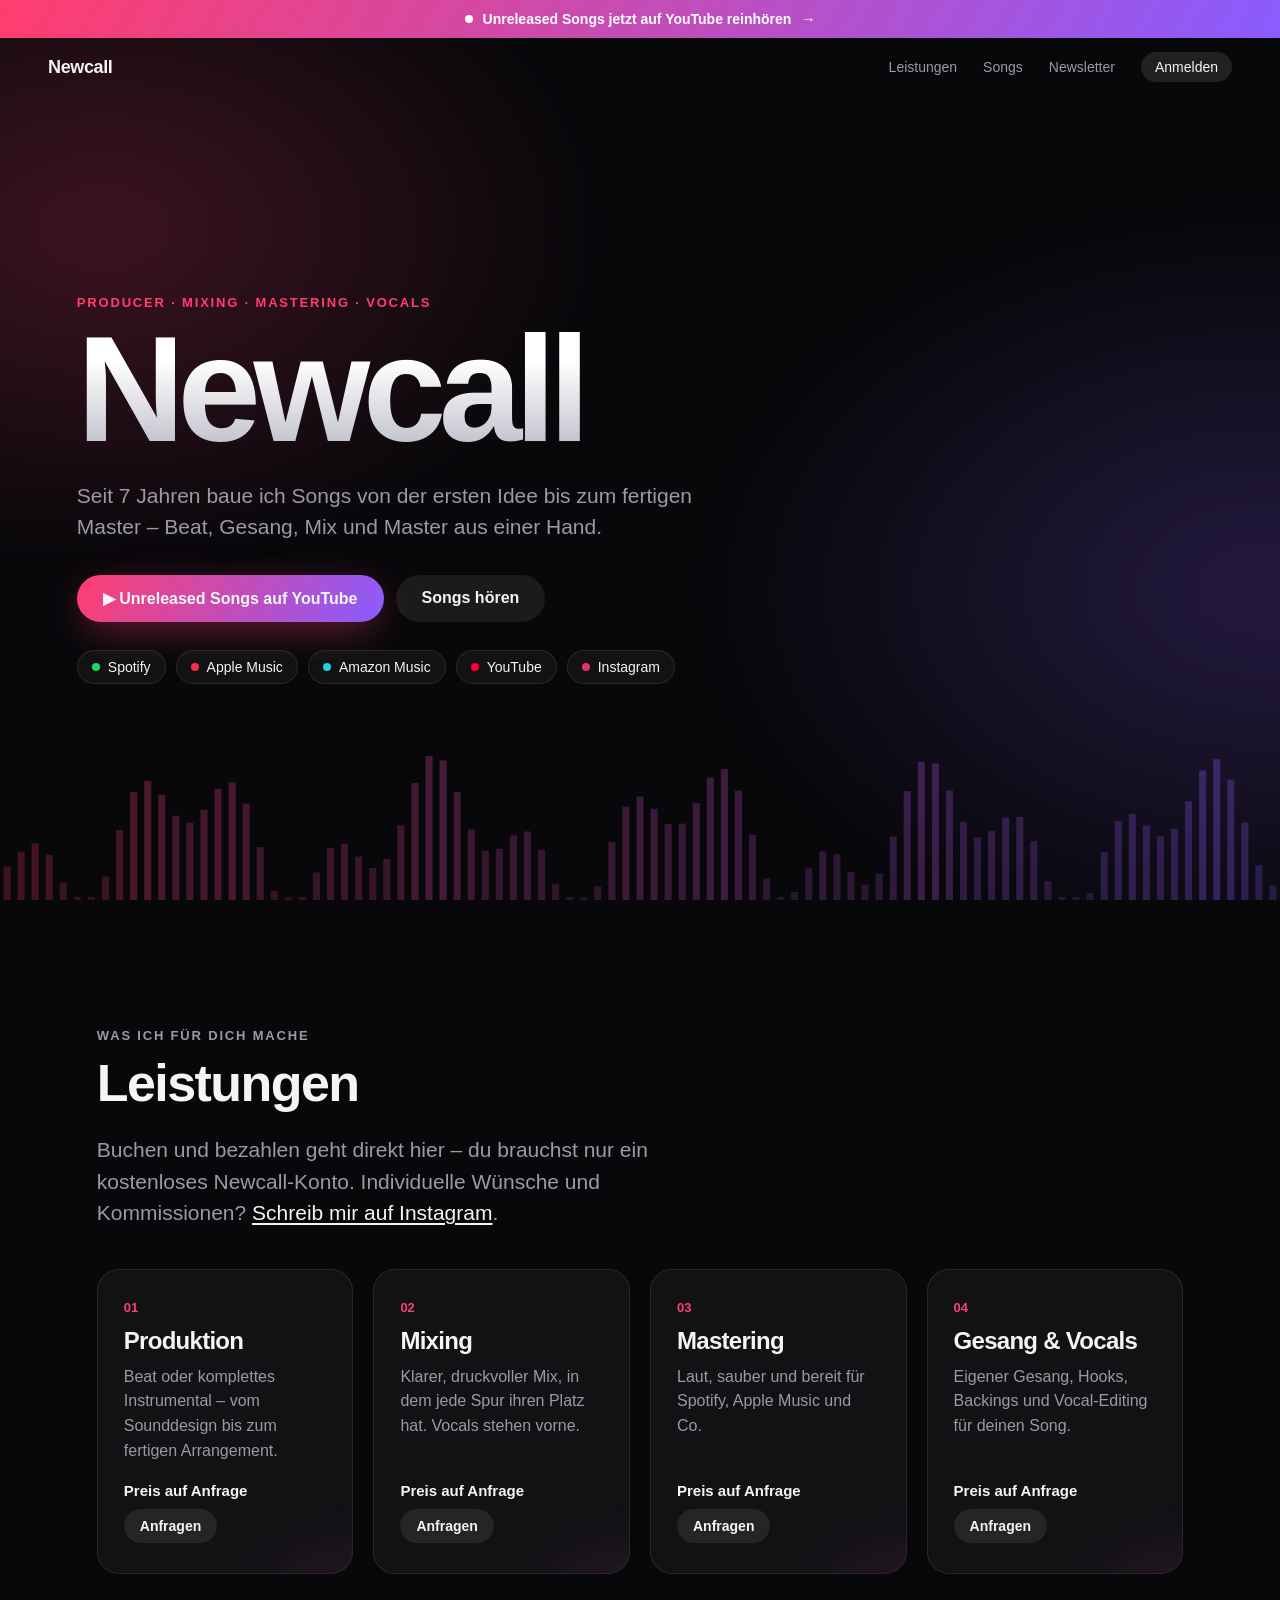
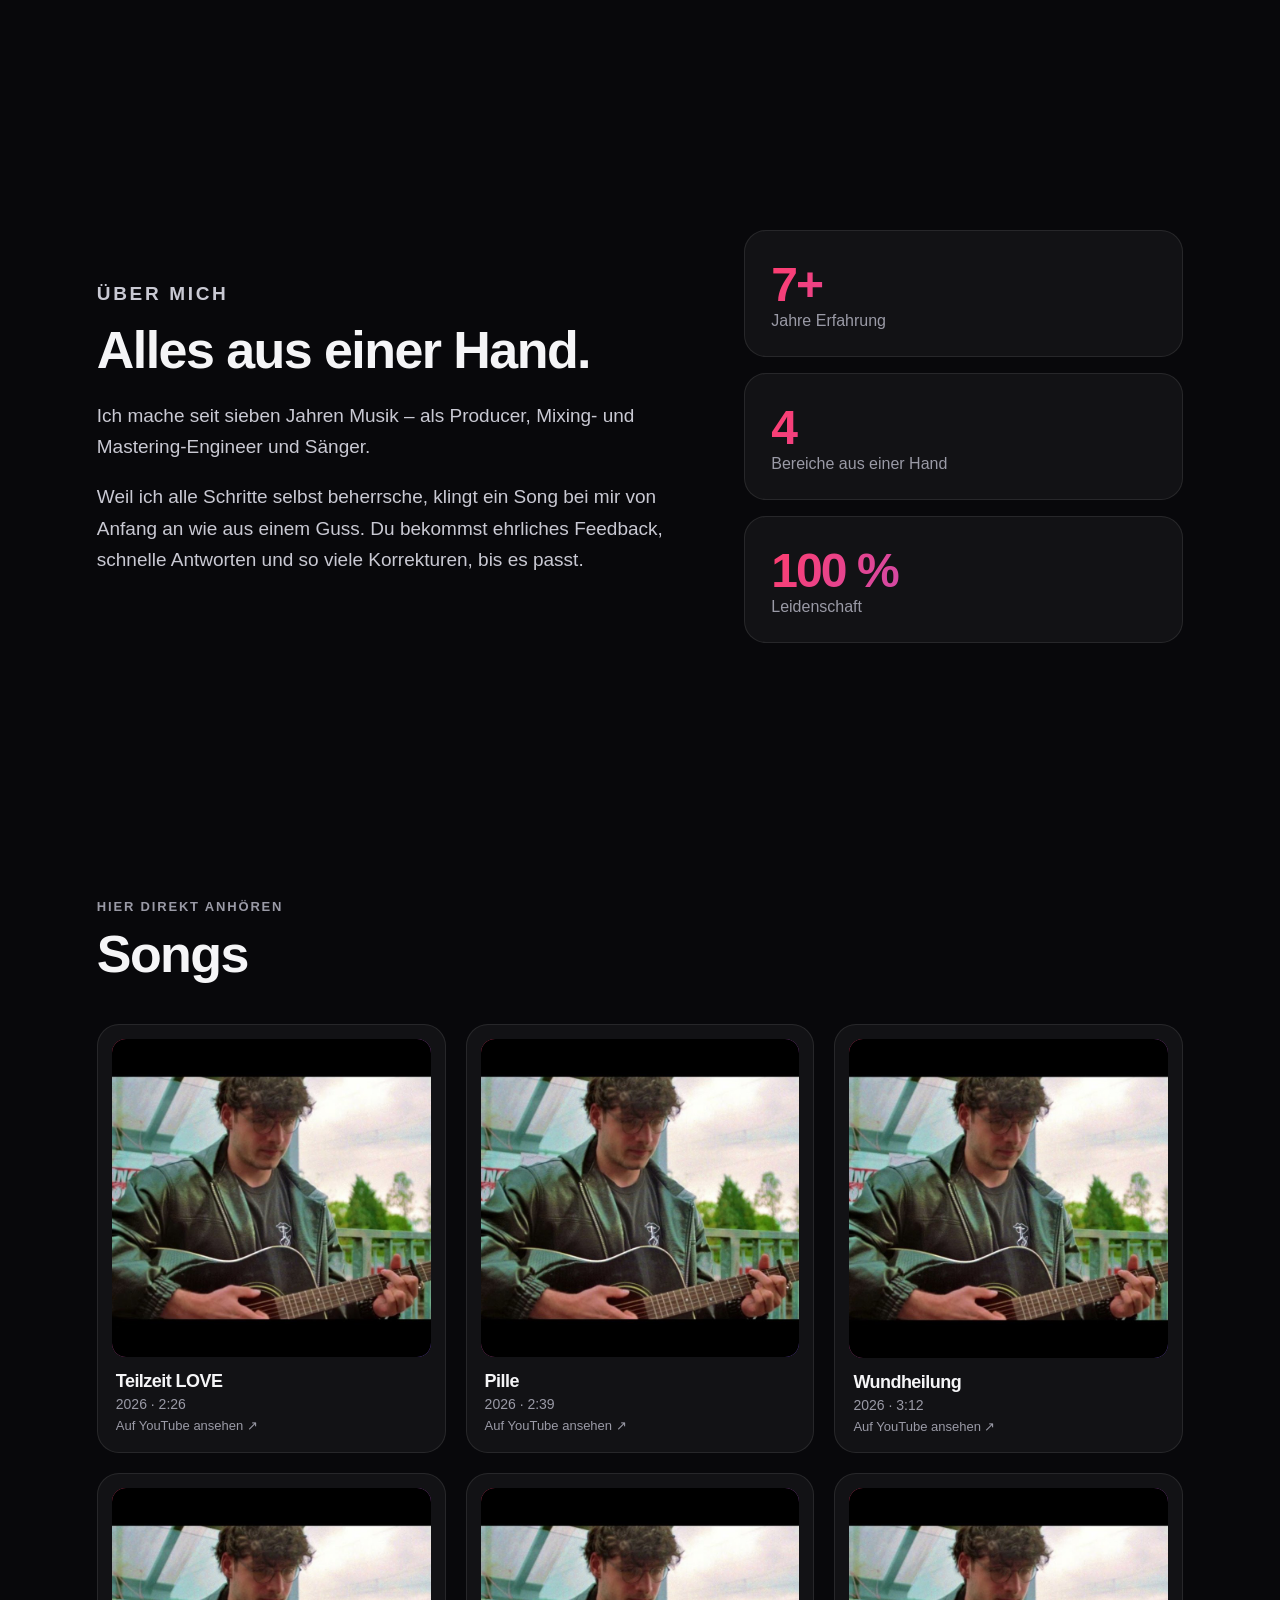
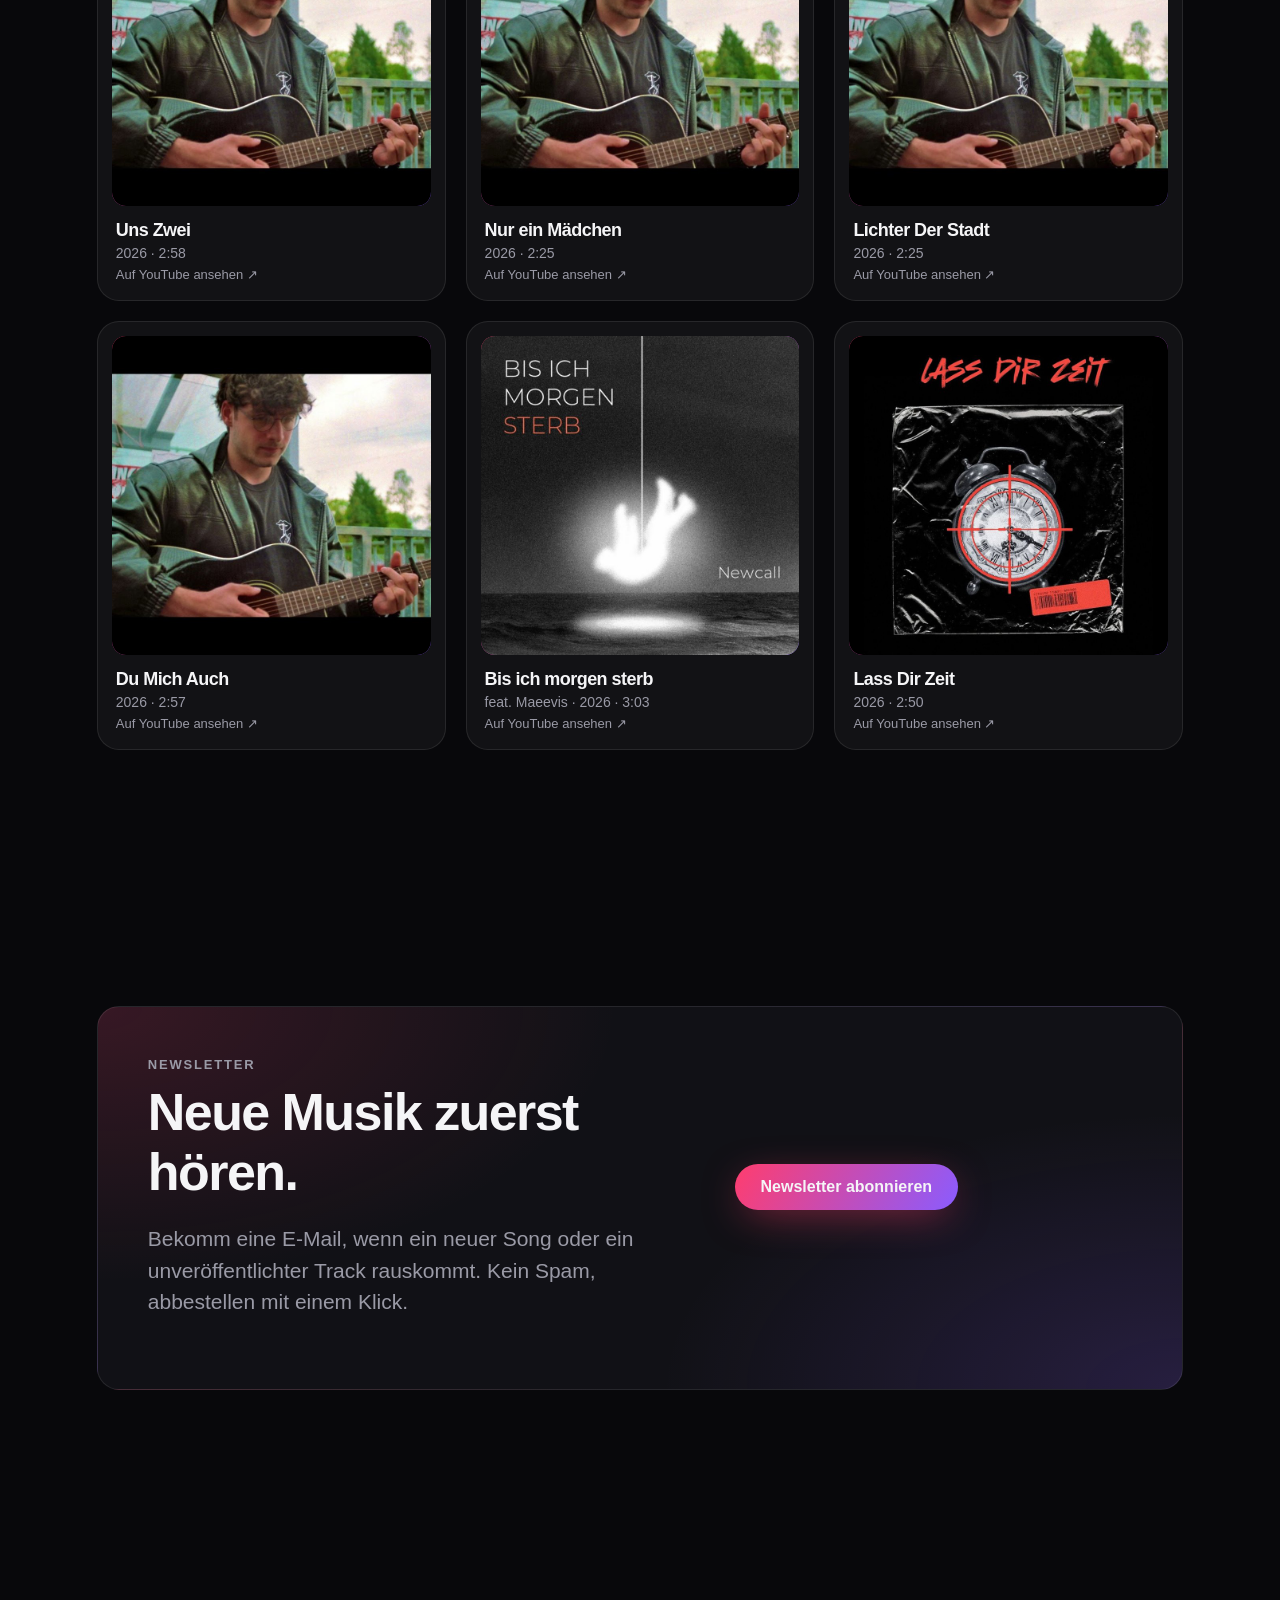
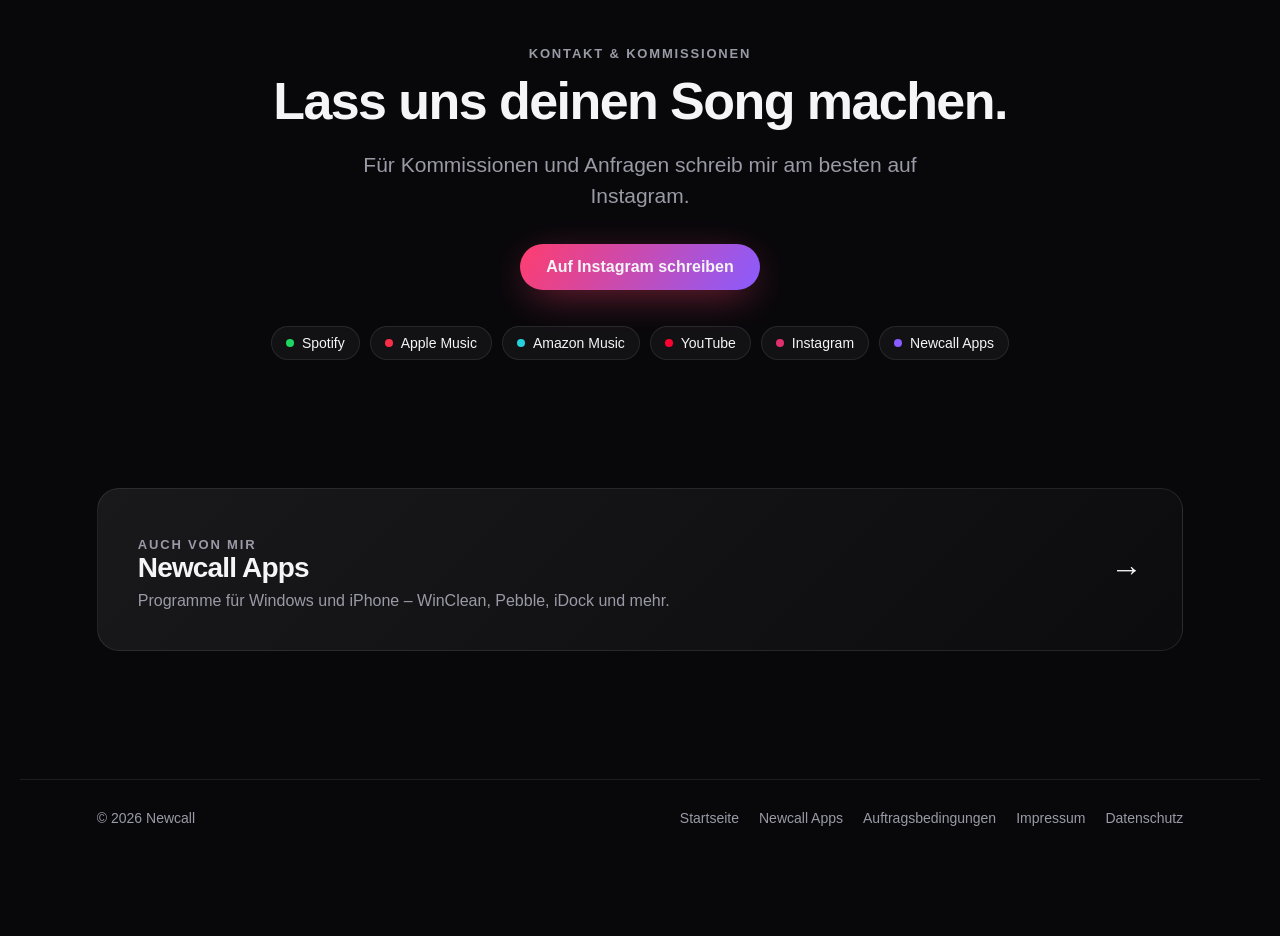
==== index.html @ 89b01441 "Songs weiter nach unten (nach Leistungen und Über mich), Startbereich ruhiger Co-Authored-By: Claude" ====
<!doctype html>
<html lang="de">
<head>
  <meta charset="utf-8">
  <meta name="viewport" content="width=device-width, initial-scale=1">
  <title>Newcall – Musik, Producing, Mixing, Mastering</title>
  <meta name="description" content="Newcall – Songs hören, unveröffentlichte Tracks auf YouTube, Producing, Mixing, Mastering und Vocals buchen.">
  <meta property="og:title" content="Newcall – Musik">
  <meta property="og:description" content="Songs hören und Producing, Mixing, Mastering oder Vocals buchen.">
  <meta name="theme-color" content="#08080b">
  <link rel="icon" href="bilder/icon.svg" type="image/svg+xml">
  <link rel="stylesheet" href="style.css">
</head>
<body>
  <a class="topbar" id="unreleased-bar" href="#" target="_blank" rel="noopener">
    <span class="live-dot"></span> Unreleased Songs jetzt auf YouTube reinhören <span aria-hidden="true">→</span>
  </a>
  <header class="nav" id="nav">
    <a class="logo" href="#top" id="logo">Newcall</a>
    <nav>
      <a href="#leistungen">Leistungen</a>
      <a href="#songs">Songs</a>
      <a href="#newsletter">Newsletter</a>
      <button class="nav-cta" id="account-btn" type="button">Anmelden</button>
    </nav>
  </header>

  <main id="top">
    <section class="hero">
      <canvas id="wave" aria-hidden="true"></canvas>
      <div class="hero-inner">
        <p class="eyebrow" id="untertitel"></p>
        <h1 id="name"></h1>
        <p class="lead" id="kurztext"></p>
        <div class="hero-buttons">
          <a class="btn btn-primary" id="unreleased-btn" href="#" target="_blank" rel="noopener">▶ Unreleased Songs auf YouTube</a>
          <a class="btn btn-ghost" href="#songs">Songs hören</a>
        </div>
        <div class="social-row" id="hero-socials"></div>
      </div>
    </section>

    <section id="leistungen" class="section">
      <div class="section-head">
        <p class="eyebrow">Was ich für dich mache</p>
        <h2>Leistungen</h2>
        <p class="lead" id="leistungen-hinweis">Buchen und bezahlen geht direkt hier – du brauchst nur ein kostenloses Newcall-Konto.
          Individuelle Wünsche und Kommissionen? <a id="kommission-link" href="#" target="_blank" rel="noopener">Schreib mir auf Instagram</a>.</p>
      </div>
      <div class="services" id="services"></div>
    </section>

    <section id="ueber" class="section about">
      <div class="about-text">
        <p class="eyebrow">Über mich</p>
        <h2>Alles aus einer Hand.</h2>
        <div id="ueber-text"></div>
      </div>
      <div class="facts" id="facts"></div>
    </section>

    <section id="songs" class="section">
      <div class="section-head">
        <p class="eyebrow">Hier direkt anhören</p>
        <h2>Songs</h2>
      </div>
      <div class="tracks" id="tracks"></div>
    </section>

    <section id="newsletter" class="section">
      <div class="news-card">
        <div>
          <p class="eyebrow">Newsletter</p>
          <h2>Neue Musik zuerst hören.</h2>
          <p class="lead">Bekomm eine E-Mail, wenn ein neuer Song oder ein unveröffentlichter Track rauskommt. Kein Spam, abbestellen mit einem Klick.</p>
        </div>
        <div class="news-action">
          <button class="btn btn-primary" id="news-btn" type="button">Newsletter abonnieren</button>
          <p class="fine" id="news-state"></p>
        </div>
      </div>
    </section>

    <section id="kontakt" class="section contact">
      <p class="eyebrow">Kontakt & Kommissionen</p>
      <h2>Lass uns deinen Song machen.</h2>
      <p class="lead">Für Kommissionen und Anfragen schreib mir am besten auf Instagram.</p>
      <div class="hero-buttons center">
        <a class="btn btn-primary" id="insta-btn" href="#" target="_blank" rel="noopener">Auf Instagram schreiben</a>
      </div>
      <div id="socials" class="social-grid"></div>
    </section>

    <section class="section apps">
      <a class="apps-card" id="apps-link" href="https://newxcall.github.io/#apps">
        <div>
          <p class="eyebrow">Auch von mir</p>
          <h3>Newcall Apps</h3>
          <p>Programme für Windows und iPhone – WinClean, Pebble, iDock und mehr.</p>
        </div>
        <span class="arrow">→</span>
      </a>
    </section>
  </main>

  <footer class="footer">
    <span>© <span id="jahr"></span> Newcall</span>
    <span class="footer-links">
      <a id="footer-start" href="https://newxcall.github.io/">Startseite</a>
      <a id="footer-apps" href="https://newxcall.github.io/#apps">Newcall Apps</a>
      <a href="bedingungen.html">Auftragsbedingungen</a>
      <a id="impressum" href="https://newxcall.github.io/impressum.html">Impressum</a>
      <a href="datenschutz.html">Datenschutz</a>
    </span>
  </footer>

  <div class="player" id="player" hidden>
    <img class="p-cover" id="p-cover" alt="">
    <button class="p-btn p-small" id="p-prev" aria-label="Vorheriger Song">⏮</button>
    <button class="p-btn" id="p-play" aria-label="Abspielen">▶</button>
    <button class="p-btn p-small" id="p-next" aria-label="Nächster Song">⏭</button>
    <div class="p-info">
      <strong id="p-title"></strong>
      <div class="p-bar" id="p-bar"><div id="p-fill"></div></div>
    </div>
    <span class="p-time" id="p-time">0:00</span>
  </div>
  <audio id="audio" preload="none"></audio>

  <!-- Dialog: Anmelden / Konto erstellen -->
  <dialog id="dlg-login" class="dlg">
    <form method="dialog" class="dlg-close"><button aria-label="Schließen">✕</button></form>
    <h3 id="login-title">Mit Newcall-Konto anmelden</h3>
    <p class="fine" id="login-why">Ein Konto für Musik und Apps. Damit buchst du Leistungen und siehst deine Aufträge.</p>
    <div class="tabs"><button type="button" class="tab on" data-tab="login">Anmelden</button><button type="button" class="tab" data-tab="register">Konto erstellen</button></div>
    <form id="login-form" novalidate>
      <label class="reg-only">Name (optional)<input id="l-name" autocomplete="name" maxlength="80"></label>
      <label>E-Mail<input id="l-mail" type="email" autocomplete="email" required></label>
      <label>Passwort<input id="l-pw" type="password" autocomplete="current-password" required minlength="8"></label>
      <label class="check reg-only"><input type="checkbox" id="l-news"> <span>Ja, ich möchte Neuigkeiten zu neuer Musik von Newcall (Releases, unveröffentlichte Songs, Angebote) per E-Mail bekommen. Abbestellen geht jederzeit.</span></label>
      <p class="err" id="login-err" role="alert"></p>
      <button class="btn btn-primary wide" id="login-go" type="submit">Anmelden</button>
      <p class="fine reg-only">Mit dem Erstellen stimmst du der <a href="datenschutz.html" target="_blank">Datenschutzerklärung</a> zu. Passwort vergessen? Schreib mir auf Instagram.</p>
    </form>
  </dialog>

  <!-- Dialog: Leistung buchen -->
  <dialog id="dlg-book" class="dlg">
    <form method="dialog" class="dlg-close"><button aria-label="Schließen">✕</button></form>
    <p class="eyebrow">Buchen</p>
    <h3 id="book-title"></h3>
    <p class="book-price" id="book-price"></p>
    <form id="book-form" novalidate>
      <label>Song / Projekt<input id="b-project" maxlength="100" placeholder="z. B. Mein neuer Song" required></label>
      <label>Was brauchst du? (Links zu Spuren, Referenzen, Wünsche)<textarea id="b-note" maxlength="450" rows="4" placeholder="z. B. 24 Spuren, Referenz: … Dateien schicke ich per WeTransfer-Link."></textarea></label>
      <p class="fine">Nach dem Bezahlen melde ich mich bei dir per E-Mail oder Instagram und wir klären die Details.
        Es gelten die <a href="bedingungen.html" target="_blank">Auftragsbedingungen</a>.</p>
      <p class="err" id="book-err" role="alert"></p>
      <button class="btn btn-primary wide" id="book-go" type="submit">Weiter zur Bezahlung</button>
      <p class="fine center">Sichere Bezahlung über Stripe (Karte, PayPal, Klarna u. a.).</p>
    </form>
  </dialog>

  <!-- Dialog: Mein Konto -->
  <dialog id="dlg-account" class="dlg">
    <form method="dialog" class="dlg-close"><button aria-label="Schließen">✕</button></form>
    <p class="eyebrow">Newcall-Konto</p>
    <h3 id="acc-name"></h3>
    <p class="fine" id="acc-mail"></p>
    <div class="acc-row">
      <div><b>Musik-Newsletter</b><p class="fine" id="acc-news-text"></p></div>
      <button class="btn btn-ghost btn-s" id="acc-news" type="button"></button>
    </div>
    <h4>Meine Aufträge</h4>
    <div id="acc-orders" class="orders"><p class="fine">Lädt …</p></div>
    <p class="err" id="acc-err" role="alert"></p>
    <button class="btn btn-ghost wide" id="acc-logout" type="button">Abmelden</button>
  </dialog>

  <div class="toast" id="toast" role="status" hidden></div>

  <script src="inhalt.js"></script>
  <script src="songs.js"></script>
  <script src="app.js"></script>
</body>
</html>
---- style.css ----
:root {
  --bg: #08080b;
  --bg2: #111116;
  --card: rgba(255, 255, 255, 0.045);
  --line: rgba(255, 255, 255, 0.09);
  --text: #f5f5f7;
  --muted: #9a9aa6;
  --a1: #ff3d6e;
  --a2: #8a5cff;
  --grad: linear-gradient(120deg, var(--a1), var(--a2));
  --radius: 22px;
  font-family: -apple-system, BlinkMacSystemFont, "SF Pro Display", "Segoe UI Variable", "Segoe UI", Inter, Roboto, sans-serif;
}

* { box-sizing: border-box; }
html { scroll-behavior: smooth; scroll-padding-top: 70px; }
body { margin: 0; background: var(--bg); color: var(--text); -webkit-font-smoothing: antialiased; overflow-x: hidden; }
a { color: inherit; text-decoration: none; }
h1, h2, h3 { margin: 0; letter-spacing: -0.03em; }
h2 { font-size: clamp(32px, 5vw, 52px); font-weight: 700; }
.eyebrow { margin: 0 0 10px; font-size: 13px; font-weight: 600; letter-spacing: 0.14em; text-transform: uppercase; color: var(--muted); }
.lead { font-size: clamp(17px, 2vw, 21px); line-height: 1.5; color: var(--muted); max-width: 620px; }

/* Navigation */
.nav { position: fixed; inset: 0 0 auto 0; z-index: 20; display: flex; justify-content: space-between; align-items: center;
  padding: 14px clamp(16px, 4vw, 48px); transition: background .3s, border-color .3s; border-bottom: 1px solid transparent; }
.nav.solid { background: rgba(8, 8, 11, 0.72); backdrop-filter: saturate(180%) blur(20px); -webkit-backdrop-filter: saturate(180%) blur(20px); border-color: var(--line); }
.logo { font-weight: 700; font-size: 18px; letter-spacing: -0.02em; }
.nav nav { display: flex; gap: 26px; align-items: center; font-size: 14px; }
.nav nav a { color: var(--muted); transition: color .2s; }
.nav nav a:hover { color: var(--text); }
.nav nav a.nav-cta { color: var(--text); padding: 7px 14px; border-radius: 99px; background: rgba(255,255,255,.1); }
@media (max-width: 640px) { .nav nav a:not(.nav-cta) { display: none; } }

/* Buttons */
.btn { display: inline-flex; align-items: center; gap: 8px; padding: 14px 26px; border-radius: 99px; font-weight: 600; font-size: 16px;
  transition: transform .2s, box-shadow .2s, background .2s; }
.btn:hover { transform: translateY(-2px); }
.btn-primary { background: var(--grad); box-shadow: 0 10px 40px -10px rgba(255, 61, 110, .6); }
.btn-ghost { background: rgba(255,255,255,.08); border: 1px solid var(--line); }
.btn-ghost:hover { background: rgba(255,255,255,.14); }
.hero-buttons { display: flex; gap: 12px; flex-wrap: wrap; margin-top: 32px; }
.hero-buttons.center { justify-content: center; }

/* Hero */
.hero { position: relative; min-height: 100svh; display: flex; align-items: center; padding: 120px clamp(16px, 6vw, 80px) 80px; overflow: hidden; }
.hero::before { content: ""; position: absolute; inset: -20%; background:
  radial-gradient(40% 40% at 20% 30%, rgba(255, 61, 110, .22), transparent 70%),
  radial-gradient(45% 45% at 85% 60%, rgba(138, 92, 255, .22), transparent 70%); filter: blur(20px); animation: glow 14s ease-in-out infinite alternate; }
@keyframes glow { to { transform: translate(4%, -3%) scale(1.08); } }
#wave { position: absolute; left: 0; right: 0; bottom: 0; width: 100%; height: 45%; opacity: .55; }
.hero-inner { position: relative; max-width: 900px; }
.hero h1 { font-size: clamp(56px, 13vw, 150px); font-weight: 800; line-height: .92; letter-spacing: -0.05em;
  background: linear-gradient(180deg, #fff 30%, #b9b9c6); -webkit-background-clip: text; background-clip: text; color: transparent; }
.hero .lead { margin-top: 22px; }
.hero .eyebrow { color: var(--a1); }

.social-row { display: flex; gap: 10px; flex-wrap: wrap; margin-top: 28px; }
.chip { display: inline-flex; align-items: center; gap: 8px; padding: 8px 14px; border-radius: 99px; font-size: 14px; font-weight: 500;
  background: var(--card); border: 1px solid var(--line); transition: background .2s, transform .2s; }
.chip:hover { background: rgba(255,255,255,.1); transform: translateY(-1px); }
.chip i { width: 8px; height: 8px; border-radius: 50%; background: var(--c, #fff); }

/* Abschnitte */
.section { padding: clamp(70px, 10vw, 130px) clamp(16px, 6vw, 80px); max-width: 1240px; margin: 0 auto; }
.section-head { margin-bottom: 40px; }
.reveal { opacity: 0; transform: translateY(30px); transition: opacity .8s ease, transform .8s ease; }
.reveal.show { opacity: 1; transform: none; }

/* Songs */
.tracks { display: grid; grid-template-columns: repeat(auto-fill, minmax(270px, 1fr)); gap: 20px; }
.track { background: var(--card); border: 1px solid var(--line); border-radius: var(--radius); padding: 14px; transition: transform .3s, background .3s; }
.track:hover { transform: translateY(-4px); background: rgba(255,255,255,.07); }
.cover { position: relative; aspect-ratio: 1; border-radius: 14px; overflow: hidden; background: var(--g, var(--grad)); display: grid; place-items: center; }
.cover img { width: 100%; height: 100%; object-fit: cover; }
.cover .cover-title { font-size: 26px; font-weight: 800; letter-spacing: -0.03em; padding: 18px; text-align: center; text-shadow: 0 2px 20px rgba(0,0,0,.3); }
.play { position: absolute; right: 12px; bottom: 12px; width: 52px; height: 52px; border-radius: 50%; border: 0; cursor: pointer;
  background: #fff; color: #000; font-size: 18px; display: grid; place-items: center; box-shadow: 0 8px 24px rgba(0,0,0,.4);
  transform: translateY(8px); opacity: 0; transition: .25s; }
.track:hover .play, .track.playing .play, .play:focus-visible { transform: none; opacity: 1; }
@media (hover: none) { .play { transform: none; opacity: 1; } }
.track h3 { font-size: 18px; margin: 14px 4px 4px; }
.track .meta { margin: 0 4px 4px; color: var(--muted); font-size: 14px; }
.track .soon { margin: 10px 4px 2px; font-size: 13px; color: var(--muted); }
.embed { margin-top: 12px; border-radius: 12px; overflow: hidden; }
.embed iframe { width: 100%; border: 0; display: block; }
.consent { width: 100%; margin-top: 12px; padding: 12px; border-radius: 12px; border: 1px dashed var(--line); background: transparent; color: var(--text);
  font: inherit; font-size: 14px; cursor: pointer; text-align: left; }
.consent small { display: block; color: var(--muted); margin-top: 4px; font-size: 12px; }
.consent:hover { background: rgba(255,255,255,.05); }

/* Leistungen */
.services { display: grid; grid-template-columns: repeat(4, 1fr); gap: 20px; }
@media (max-width: 1050px) { .services { grid-template-columns: repeat(2, 1fr); } }
@media (max-width: 560px) { .services { grid-template-columns: 1fr; } }
.service { position: relative; padding: 30px 26px; border-radius: var(--radius); background: var(--card); border: 1px solid var(--line); overflow: hidden; }
.service::after { content: ""; position: absolute; inset: auto -40% -60% auto; width: 200px; height: 200px; border-radius: 50%; background: var(--grad); opacity: .12; filter: blur(30px); }
.service .num { font-size: 13px; font-weight: 700; background: var(--grad); -webkit-background-clip: text; background-clip: text; color: transparent; }
.service h3 { font-size: 24px; margin: 12px 0 10px; }
.service p { color: var(--muted); line-height: 1.55; margin: 0 0 18px; }
.service .preis { font-weight: 600; font-size: 15px; }

/* Über mich */
.about { display: grid; grid-template-columns: 1.3fr 1fr; gap: clamp(30px, 6vw, 80px); align-items: center; }
.about-text p { font-size: 19px; line-height: 1.65; color: #c9c9d3; }
.about-text h2 { margin-bottom: 20px; }
.facts { display: grid; gap: 16px; }
.fact { padding: 26px; border-radius: var(--radius); background: var(--card); border: 1px solid var(--line); }
.fact strong { display: block; font-size: 48px; font-weight: 800; letter-spacing: -0.04em; background: var(--grad); -webkit-background-clip: text; background-clip: text; color: transparent; }
.fact span { color: var(--muted); }
@media (max-width: 820px) { .about { grid-template-columns: 1fr; } }

/* Kontakt */
.contact { text-align: center; }
.contact .lead { margin: 18px auto 0; }
.social-grid { display: flex; flex-wrap: wrap; justify-content: center; gap: 10px; margin-top: 36px; }

/* Apps */
.apps { padding-top: 0; }
.apps-card { display: flex; justify-content: space-between; align-items: center; gap: 20px; padding: clamp(26px, 4vw, 40px); border-radius: var(--radius);
  background: linear-gradient(135deg, rgba(255,255,255,.07), rgba(255,255,255,.02)); border: 1px solid var(--line); transition: transform .3s; }
.apps-card:hover { transform: translateY(-3px); }
.apps-card h3 { font-size: 28px; }
.apps-card p { color: var(--muted); margin: 8px 0 0; }
.apps-card .arrow { font-size: 32px; transition: transform .3s; }
.apps-card:hover .arrow { transform: translateX(6px); }

/* Footer */
.footer { display: flex; justify-content: space-between; flex-wrap: wrap; gap: 14px; padding: 30px clamp(16px, 6vw, 80px) 110px; border-top: 1px solid var(--line);
  color: var(--muted); font-size: 14px; max-width: 1240px; margin: 0 auto; }
.footer-links { display: flex; gap: 20px; flex-wrap: wrap; }
.footer a:hover { color: var(--text); }

/* Player-Leiste */
.player { position: fixed; left: 50%; bottom: 18px; transform: translateX(-50%); z-index: 30; width: min(560px, calc(100% - 32px));
  display: flex; align-items: center; gap: 14px; padding: 10px 18px 10px 10px; border-radius: 99px;
  background: rgba(28, 28, 34, .82); backdrop-filter: blur(24px); -webkit-backdrop-filter: blur(24px); border: 1px solid var(--line); box-shadow: 0 20px 50px rgba(0,0,0,.5); }
.player[hidden] { display: none; }
.p-btn { width: 44px; height: 44px; flex: none; border-radius: 50%; border: 0; background: var(--grad); color: #fff; font-size: 16px; cursor: pointer; }
.p-info { flex: 1; min-width: 0; }
.p-info strong { display: block; font-size: 14px; white-space: nowrap; overflow: hidden; text-overflow: ellipsis; }
.p-bar { height: 4px; margin-top: 8px; border-radius: 2px; background: rgba(255,255,255,.15); cursor: pointer; }
#p-fill { height: 100%; width: 0; border-radius: 2px; background: #fff; }
.p-time { font-size: 13px; color: var(--muted); font-variant-numeric: tabular-nums; }

/* Unterseiten */
.page { max-width: 760px; margin: 0 auto; padding: 120px 16px 80px; line-height: 1.65; color: #c9c9d3; }
.page h1 { color: var(--text); font-size: 40px; margin-bottom: 20px; }
.page h2 { color: var(--text); font-size: 22px; margin-top: 32px; }
.page a { color: var(--a1); }

@media (prefers-reduced-motion: reduce) { * { animation: none !important; transition: none !important; } .reveal { opacity: 1; transform: none; } }

/* ---------- Leiste ganz oben: Unreleased ---------- */
.topbar { position: fixed; inset: 0 0 auto 0; z-index: 25; height: 38px; display: flex; align-items: center; justify-content: center; gap: 10px;
  background: var(--grad); color: #fff; font-size: 14px; font-weight: 600; padding: 0 16px; text-align: center; }
.topbar:hover { filter: brightness(1.08); }
.topbar[hidden] { display: none; }
.live-dot { width: 8px; height: 8px; border-radius: 50%; background: #fff; box-shadow: 0 0 0 0 rgba(255,255,255,.7); animation: puls 1.6s infinite; flex: none; }
@keyframes puls { to { box-shadow: 0 0 0 10px rgba(255,255,255,0); } }
body { padding-top: 38px; }
.nav { top: 38px; }
html { scroll-padding-top: 110px; }
.hero { min-height: calc(100svh - 38px); }
.nav nav button.nav-cta { font: inherit; font-size: 14px; color: var(--text); padding: 7px 14px; border-radius: 99px; background: rgba(255,255,255,.1); border: 0; cursor: pointer; }
.nav nav button.nav-cta:hover { background: rgba(255,255,255,.18); }
@media (max-width: 640px) { .topbar { font-size: 13px; } }

/* Songs */
.cover img { position: absolute; inset: 0; }
.yt-link { display: inline-block; margin: 2px 4px 4px; font-size: 13px; color: var(--muted); }
.yt-link:hover { color: var(--text); }
.p-cover { width: 44px; height: 44px; border-radius: 10px; object-fit: cover; flex: none; }
.p-small { width: 34px; height: 34px; background: rgba(255,255,255,.1); font-size: 13px; }
.player { padding-left: 8px; gap: 10px; width: min(640px, calc(100% - 24px)); border-radius: 22px; }
@media (max-width: 520px) { .p-small, .p-time { display: none; } }

/* Leistungen */
.service { display: flex; flex-direction: column; }
.service p { flex: 1; }
.service-foot { display: flex; align-items: center; justify-content: space-between; gap: 10px; flex-wrap: wrap; position: relative; z-index: 1; }
.btn-s { padding: 9px 16px; font-size: 14px; }
.section-head .lead a { color: var(--text); text-decoration: underline; text-underline-offset: 3px; }
.btn { border: 0; cursor: pointer; font-family: inherit; color: var(--text); }
.btn:disabled { opacity: .55; cursor: default; transform: none; }

/* Newsletter */
.news-card { display: grid; grid-template-columns: 1.4fr 1fr; gap: 30px; align-items: center; padding: clamp(26px, 5vw, 50px); border-radius: var(--radius);
  background: radial-gradient(80% 120% at 0% 0%, rgba(255,61,110,.16), transparent 60%), radial-gradient(80% 120% at 100% 100%, rgba(138,92,255,.18), transparent 60%), var(--bg2);
  border: 1px solid var(--line); }
.news-action { display: grid; gap: 10px; justify-items: start; }
@media (max-width: 760px) { .news-card { grid-template-columns: 1fr; } }
.fine { font-size: 13px; color: var(--muted); line-height: 1.5; margin: 6px 0; }
.fine a { color: var(--text); }
.center { text-align: center; }

/* Dialoge */
.dlg { width: min(460px, calc(100% - 24px)); max-height: calc(100svh - 32px); border: 1px solid var(--line); border-radius: 24px; padding: 28px 24px 22px;
  background: #121217; color: var(--text); box-shadow: 0 30px 80px rgba(0,0,0,.6); }
.dlg::backdrop { background: rgba(0,0,0,.72); }
.dlg h3 { font-size: 24px; margin: 0 0 6px; }
.dlg h4 { margin: 22px 0 8px; font-size: 15px; }
.dlg-close { position: absolute; top: 12px; right: 12px; margin: 0; }
.dlg-close button { width: 34px; height: 34px; border-radius: 50%; border: 0; background: rgba(255,255,255,.08); color: var(--text); cursor: pointer; font-size: 14px; }
.dlg label { display: block; font-size: 13px; color: var(--muted); margin: 12px 0 0; }
.dlg label[hidden] { display: none; }
.dlg input:not([type=checkbox]), .dlg textarea { display: block; width: 100%; margin-top: 6px; padding: 12px 14px; border-radius: 12px; border: 1px solid var(--line);
  background: rgba(255,255,255,.05); color: var(--text); font: inherit; font-size: 15px; }
.dlg input:focus, .dlg textarea:focus { outline: 2px solid var(--a2); outline-offset: 1px; }
.dlg textarea { resize: vertical; min-height: 90px; }
.dlg .check { display: flex; gap: 10px; align-items: flex-start; line-height: 1.45; }
.dlg .check input { margin-top: 3px; width: 18px; height: 18px; flex: none; accent-color: var(--a1); }
.dlg .wide { width: 100%; justify-content: center; margin-top: 16px; }
.err { color: #ff6b81; font-size: 14px; min-height: 0; margin: 10px 0 0; }
.err:empty { display: none; }
.tabs { display: grid; grid-template-columns: 1fr 1fr; gap: 4px; padding: 4px; margin: 16px 0 4px; border-radius: 14px; background: rgba(255,255,255,.06); }
.tab { border: 0; border-radius: 10px; padding: 9px; background: transparent; color: var(--muted); font: inherit; font-size: 14px; font-weight: 600; cursor: pointer; }
.tab.on { background: rgba(255,255,255,.12); color: var(--text); }
.book-price { font-size: 20px; font-weight: 700; margin: 0 0 6px; background: var(--grad); -webkit-background-clip: text; background-clip: text; color: transparent; }
.acc-row { display: flex; justify-content: space-between; align-items: center; gap: 14px; margin-top: 18px; padding: 14px; border-radius: 14px; background: rgba(255,255,255,.04); border: 1px solid var(--line); }
.orders { display: grid; gap: 8px; }
.order { display: flex; justify-content: space-between; align-items: center; gap: 10px; padding: 12px 14px; border-radius: 14px; background: rgba(255,255,255,.04); border: 1px solid var(--line); }
.order .fine { margin: 2px 0 0; }
.tag { font-size: 12px; font-weight: 600; padding: 3px 9px; border-radius: 8px; white-space: nowrap; }
.tag.ok { background: rgba(62,207,142,.15); color: #3ecf8e; }
.tag.free { background: rgba(100,210,255,.15); color: #64d2ff; }
.tag.warn { background: rgba(255,159,10,.15); color: #ff9f0a; }

.toast { position: fixed; left: 50%; top: 96px; transform: translateX(-50%); z-index: 60; max-width: calc(100% - 32px); padding: 12px 18px; border-radius: 14px;
  background: rgba(30,30,36,.95); border: 1px solid var(--line); box-shadow: 0 16px 40px rgba(0,0,0,.5); font-size: 14px; }
.toast[hidden] { display: none; }

/* Unterseiten (Danke, Newsletter, Rechtliches) */
body.plain { padding-top: 0; }
.page h3 { color: var(--text); font-size: 17px; margin-top: 22px; }
.card-page { max-width: 560px; margin: 10vh auto; padding: 44px 28px; text-align: center; border-radius: 30px; background: var(--bg2); border: 1px solid var(--line); }
@media (max-width: 600px) { .card-page { margin: 24px 16px; } }
.card-page h1 { font-size: clamp(28px, 6vw, 40px); margin-top: 16px; }
.card-page p { color: var(--muted); line-height: 1.55; }
.big-icon { width: 64px; height: 64px; margin: 0 auto; border-radius: 50%; display: grid; place-items: center; font-size: 30px; background: rgba(138,92,255,.16); color: #b9a0ff; }
.big-icon.ok { background: rgba(62,207,142,.16); color: #3ecf8e; }
.big-icon.bad { background: rgba(255,107,129,.16); color: #ff6b81; }
.summary { margin: 22px 0 0; padding: 16px; border-radius: 16px; background: rgba(255,255,255,.04); border: 1px solid var(--line); text-align: left; }
.summary div { display: flex; justify-content: space-between; gap: 12px; padding: 6px 0; border-bottom: 1px solid var(--line); }
.summary div:last-of-type { border-bottom: 0; }
.summary span { color: var(--muted); }
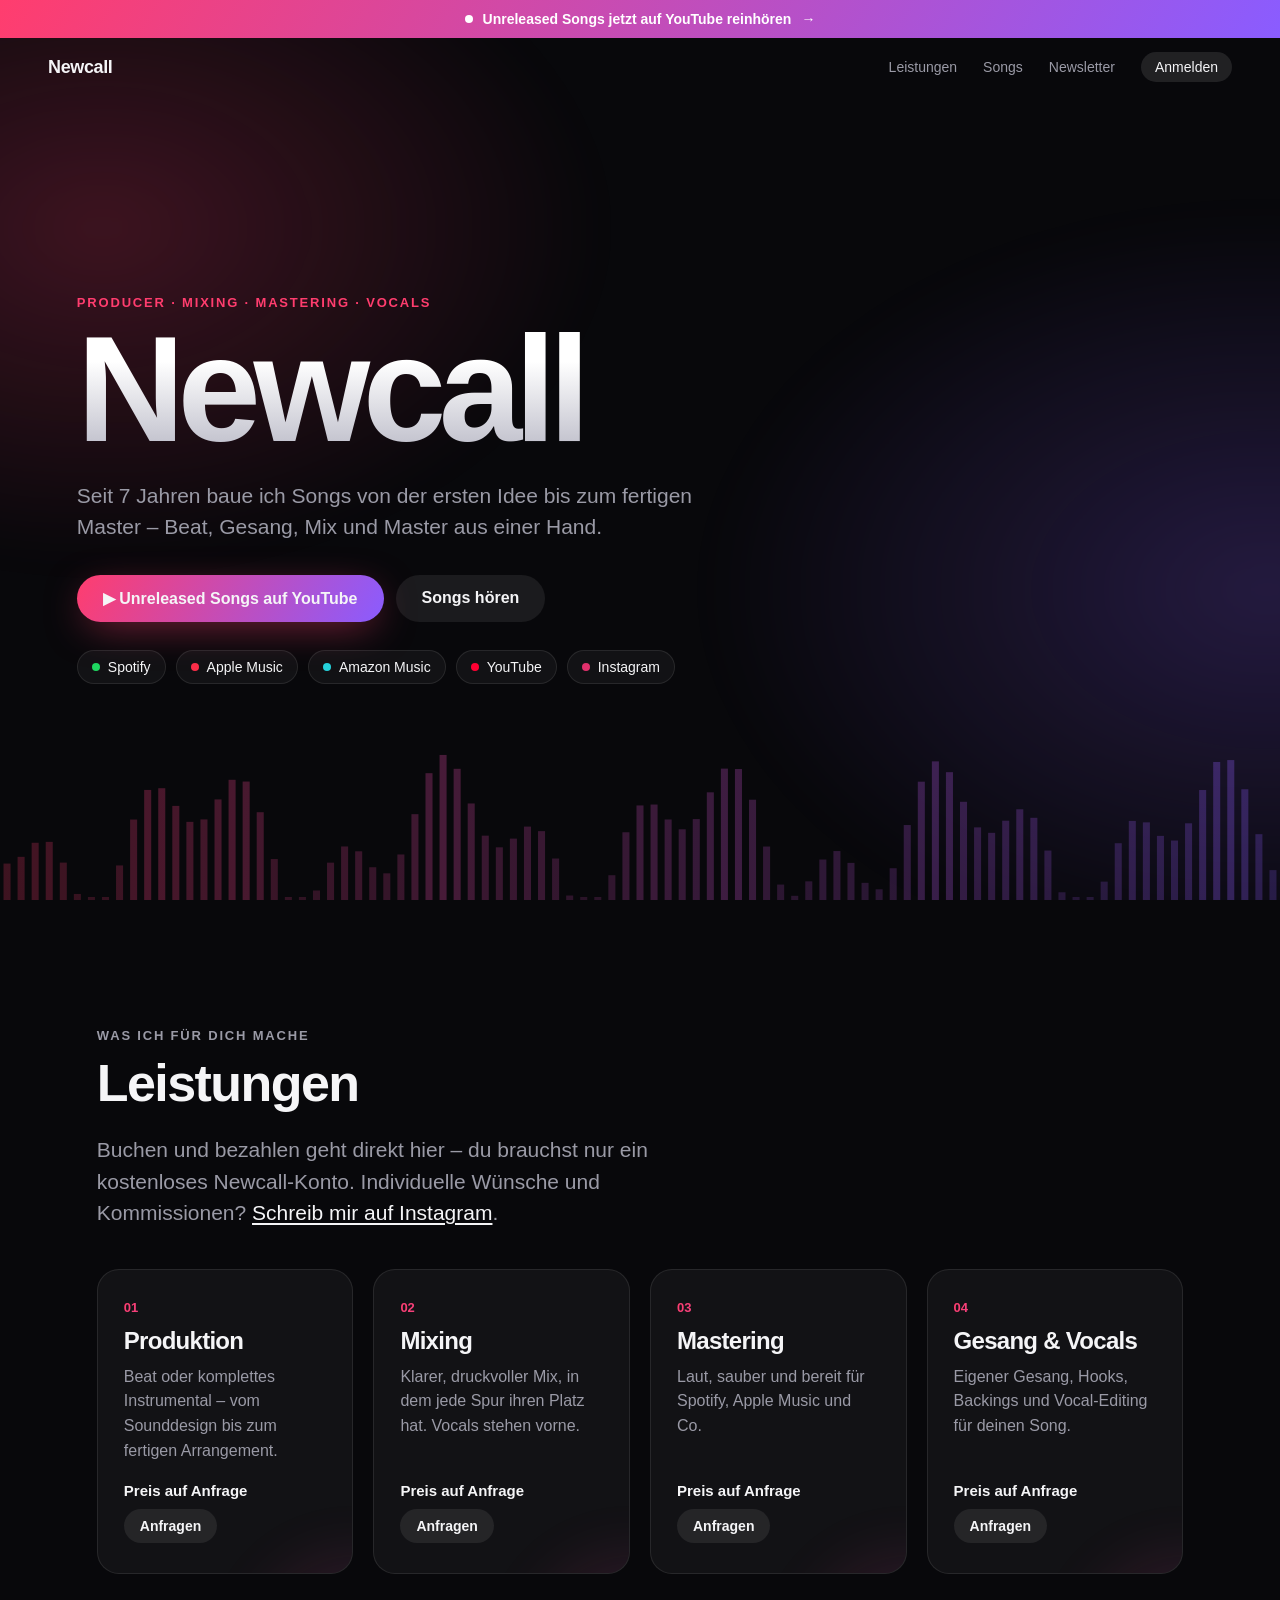
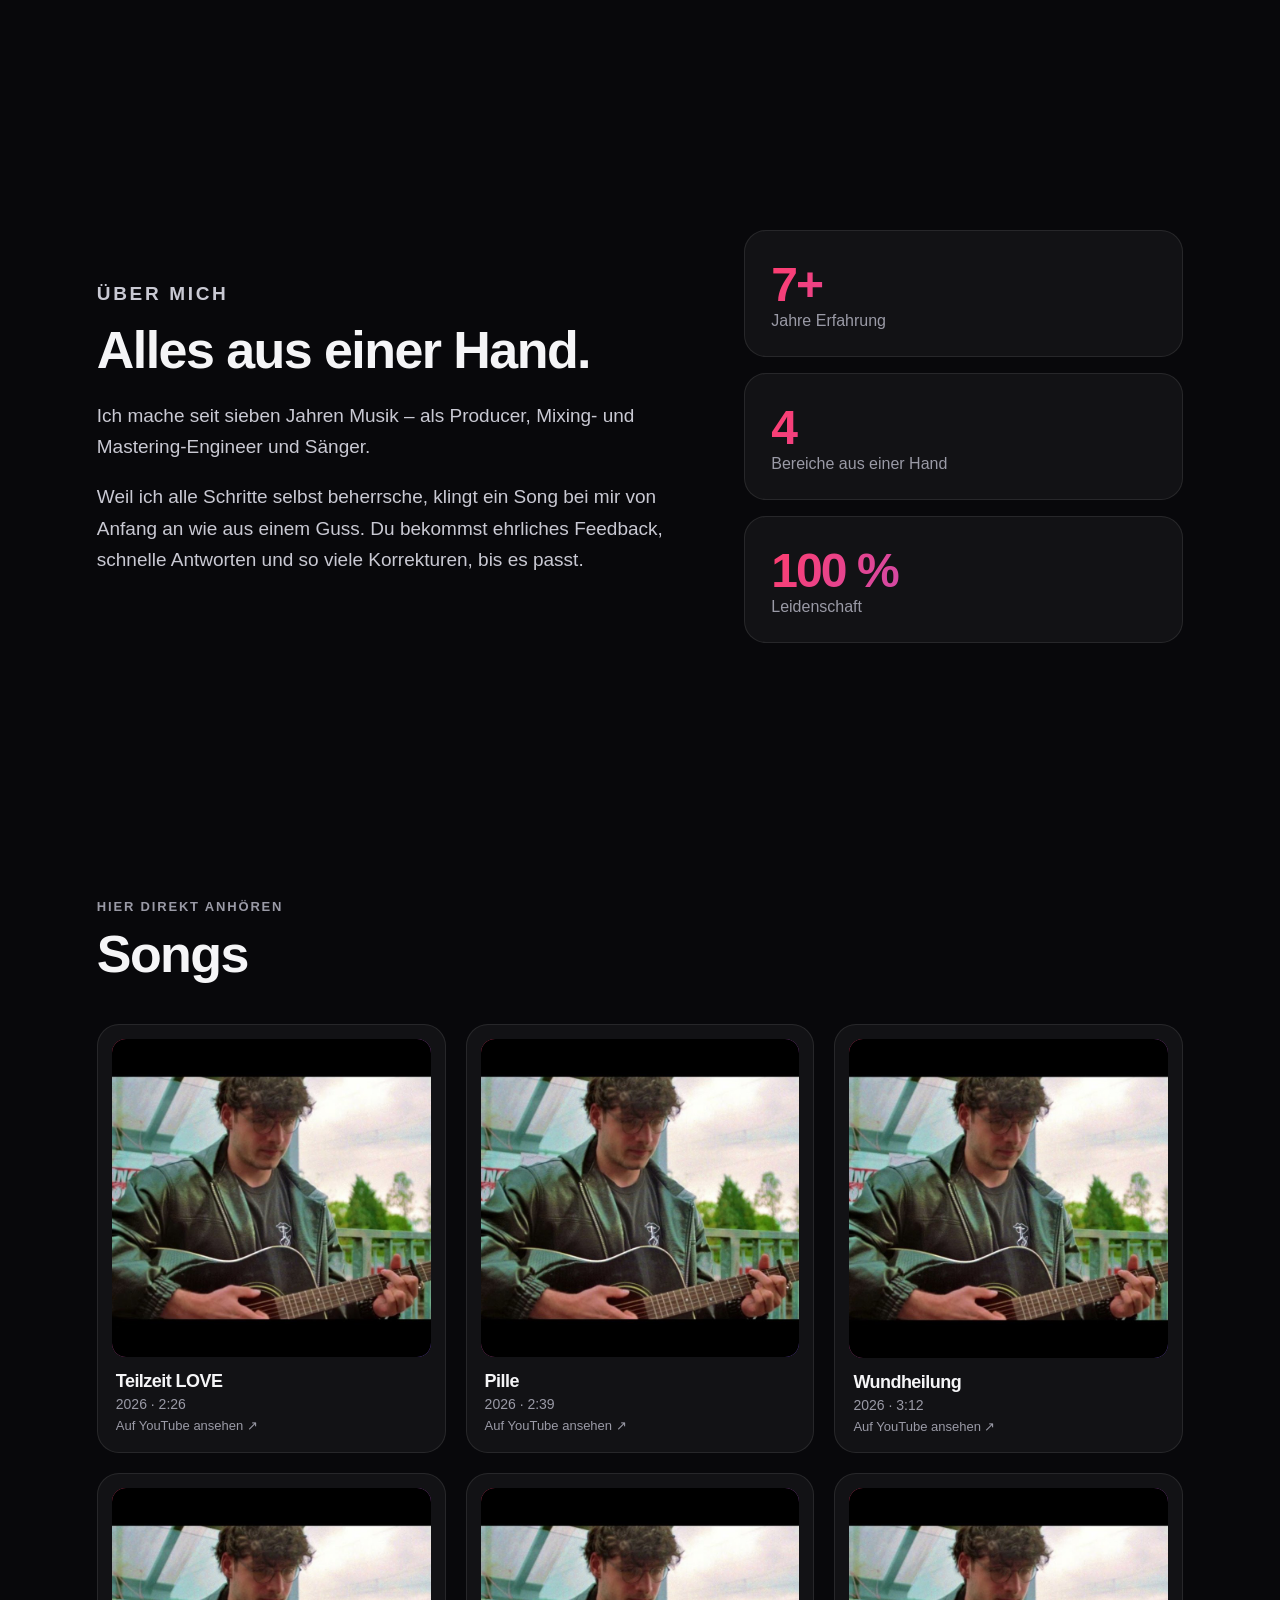
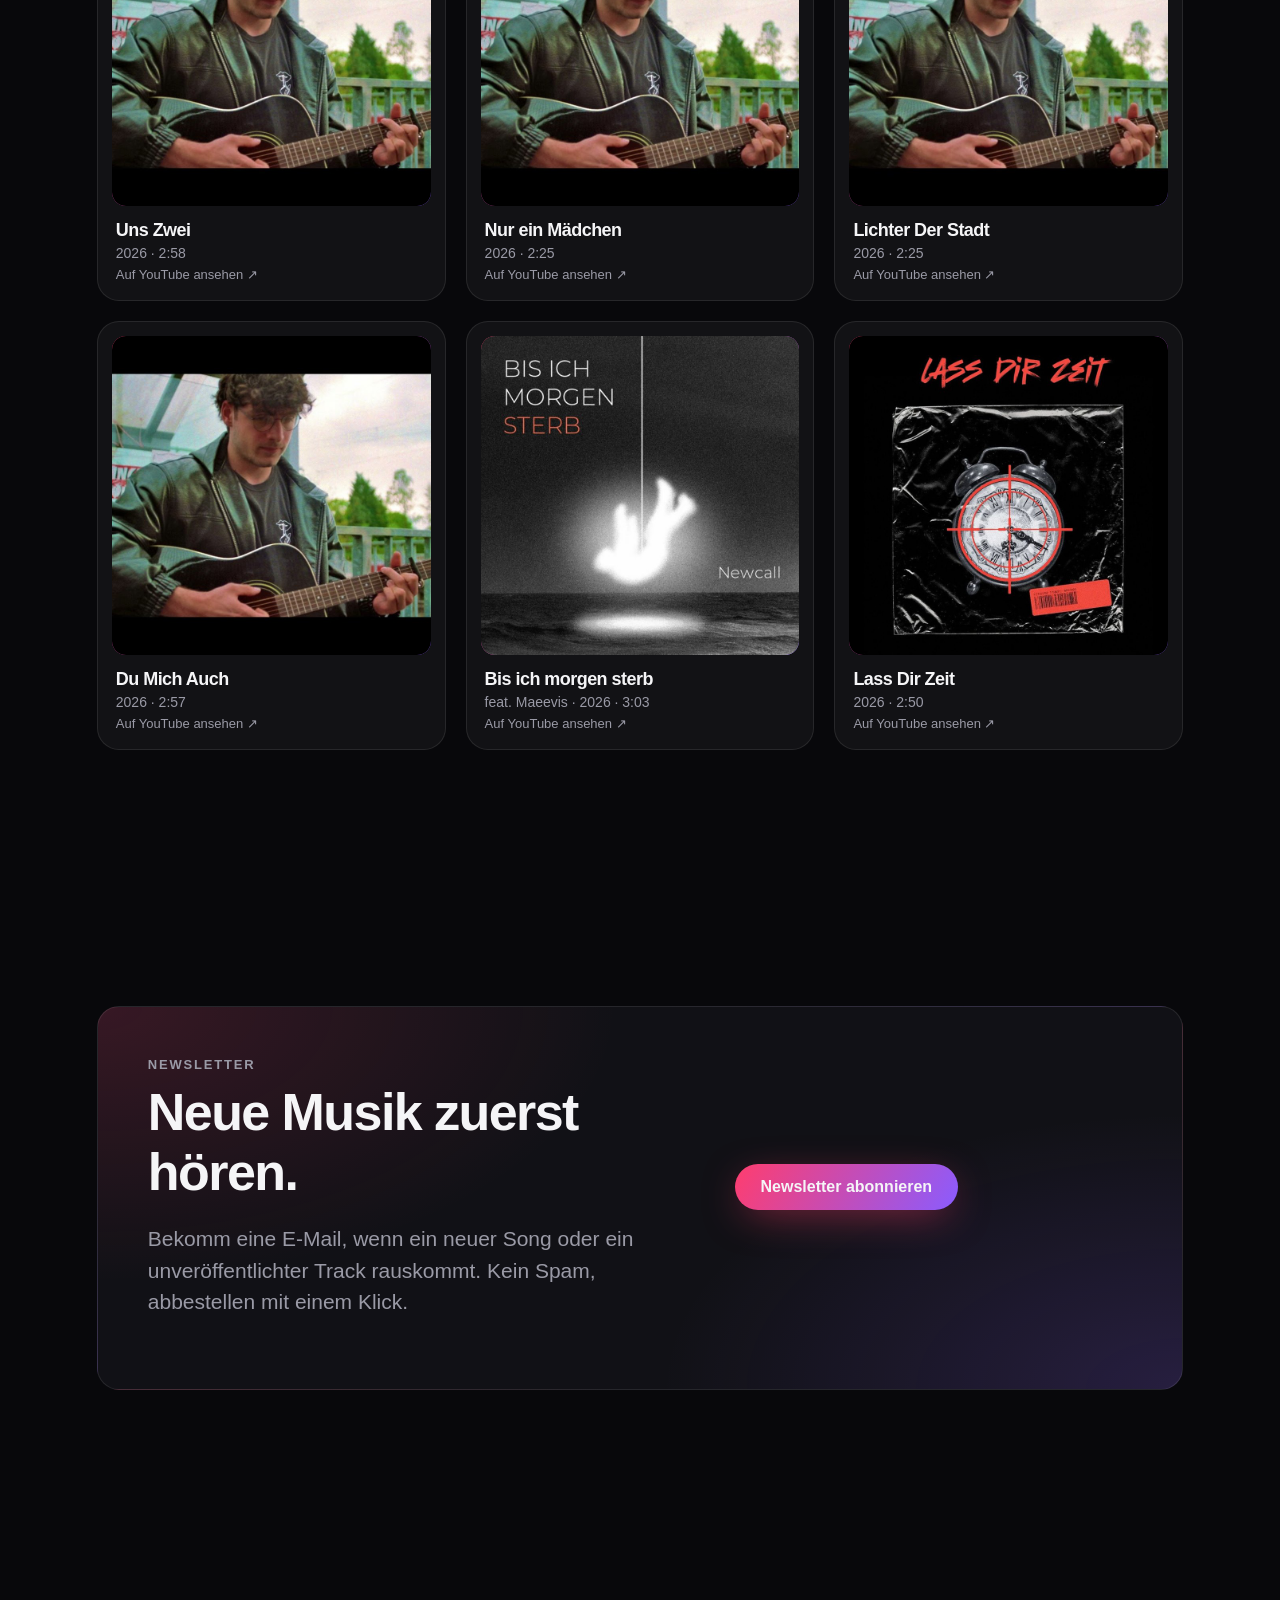
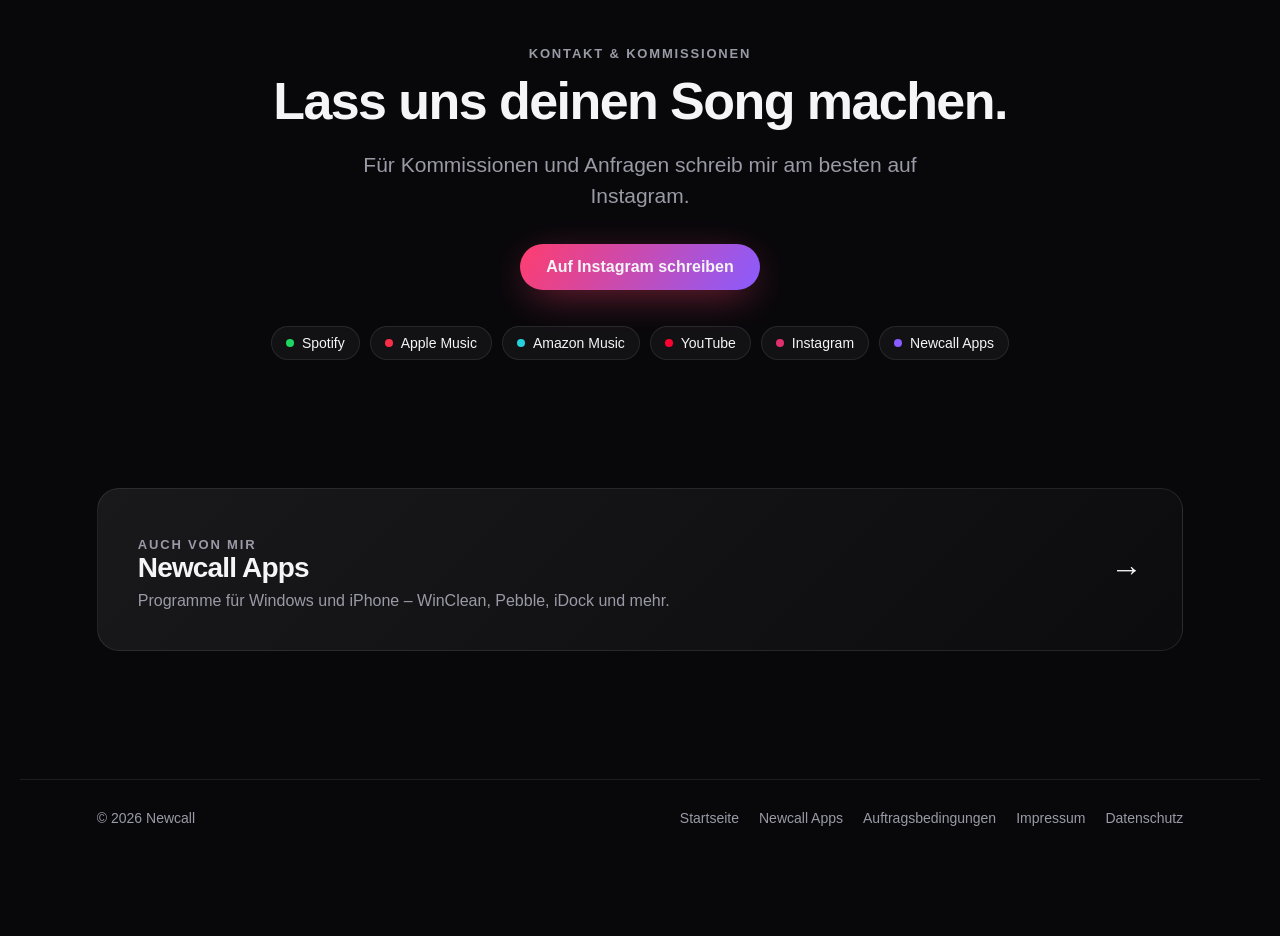
==== commit 0ff412f0: "Musikseite im Admin bearbeitbar (site-edit.js, automatische Bereiche markiert) Co-Authored-By: Claud" ====
--- a/index.html
+++ b/index.html
@@ -2,6 +2,7 @@
 <html lang="de">
 <head>
   <meta charset="utf-8">
+  <script src="/site-edit.js"></script>
   <meta name="viewport" content="width=device-width, initial-scale=1">
   <title>Newcall – Musik, Producing, Mixing, Mastering</title>
   <meta name="description" content="Newcall – Songs hören, unveröffentlichte Tracks auf YouTube, Producing, Mixing, Mastering und Vocals buchen.">
@@ -21,7 +22,7 @@
       <a href="#leistungen">Leistungen</a>
       <a href="#songs">Songs</a>
       <a href="#newsletter">Newsletter</a>
-      <button class="nav-cta" id="account-btn" type="button">Anmelden</button>
+      <button class="nav-cta" id="account-btn" type="button" data-dyn>Anmelden</button>
     </nav>
   </header>
 
@@ -47,7 +48,7 @@
         <p class="lead" id="leistungen-hinweis">Buchen und bezahlen geht direkt hier – du brauchst nur ein kostenloses Newcall-Konto.
           Individuelle Wünsche und Kommissionen? <a id="kommission-link" href="#" target="_blank" rel="noopener">Schreib mir auf Instagram</a>.</p>
       </div>
-      <div class="services" id="services"></div>
+      <div class="services" id="services" data-dyn></div>
     </section>
 
     <section id="ueber" class="section about">
@@ -56,7 +57,7 @@
         <h2>Alles aus einer Hand.</h2>
         <div id="ueber-text"></div>
       </div>
-      <div class="facts" id="facts"></div>
+      <div class="facts" id="facts" data-dyn></div>
     </section>
 
     <section id="songs" class="section">
@@ -64,7 +65,7 @@
         <p class="eyebrow">Hier direkt anhören</p>
         <h2>Songs</h2>
       </div>
-      <div class="tracks" id="tracks"></div>
+      <div class="tracks" id="tracks" data-dyn></div>
     </section>
 
     <section id="newsletter" class="section">
@@ -88,7 +89,7 @@
       <div class="hero-buttons center">
         <a class="btn btn-primary" id="insta-btn" href="#" target="_blank" rel="noopener">Auf Instagram schreiben</a>
       </div>
-      <div id="socials" class="social-grid"></div>
+      <div id="socials" class="social-grid" data-dyn></div>
     </section>
 
     <section class="section apps">
@@ -114,7 +115,7 @@
     </span>
   </footer>
 
-  <div class="player" id="player" hidden>
+  <div class="player" id="player" data-dyn hidden>
     <img class="p-cover" id="p-cover" alt="">
     <button class="p-btn p-small" id="p-prev" aria-label="Vorheriger Song">⏮</button>
     <button class="p-btn" id="p-play" aria-label="Abspielen">▶</button>
@@ -128,7 +129,7 @@
   <audio id="audio" preload="none"></audio>
 
   <!-- Dialog: Anmelden / Konto erstellen -->
-  <dialog id="dlg-login" class="dlg">
+  <dialog id="dlg-login" class="dlg" data-dyn>
     <form method="dialog" class="dlg-close"><button aria-label="Schließen">✕</button></form>
     <h3 id="login-title">Mit Newcall-Konto anmelden</h3>
     <p class="fine" id="login-why">Ein Konto für Musik und Apps. Damit buchst du Leistungen und siehst deine Aufträge.</p>
@@ -145,7 +146,7 @@
   </dialog>
 
   <!-- Dialog: Leistung buchen -->
-  <dialog id="dlg-book" class="dlg">
+  <dialog id="dlg-book" class="dlg" data-dyn>
     <form method="dialog" class="dlg-close"><button aria-label="Schließen">✕</button></form>
     <p class="eyebrow">Buchen</p>
     <h3 id="book-title"></h3>
@@ -162,7 +163,7 @@
   </dialog>
 
   <!-- Dialog: Mein Konto -->
-  <dialog id="dlg-account" class="dlg">
+  <dialog id="dlg-account" class="dlg" data-dyn>
     <form method="dialog" class="dlg-close"><button aria-label="Schließen">✕</button></form>
     <p class="eyebrow">Newcall-Konto</p>
     <h3 id="acc-name"></h3>
@@ -177,7 +178,7 @@
     <button class="btn btn-ghost wide" id="acc-logout" type="button">Abmelden</button>
   </dialog>
 
-  <div class="toast" id="toast" role="status" hidden></div>
+  <div class="toast" id="toast" role="status" data-dyn hidden></div>
 
   <script src="inhalt.js"></script>
   <script src="songs.js"></script>
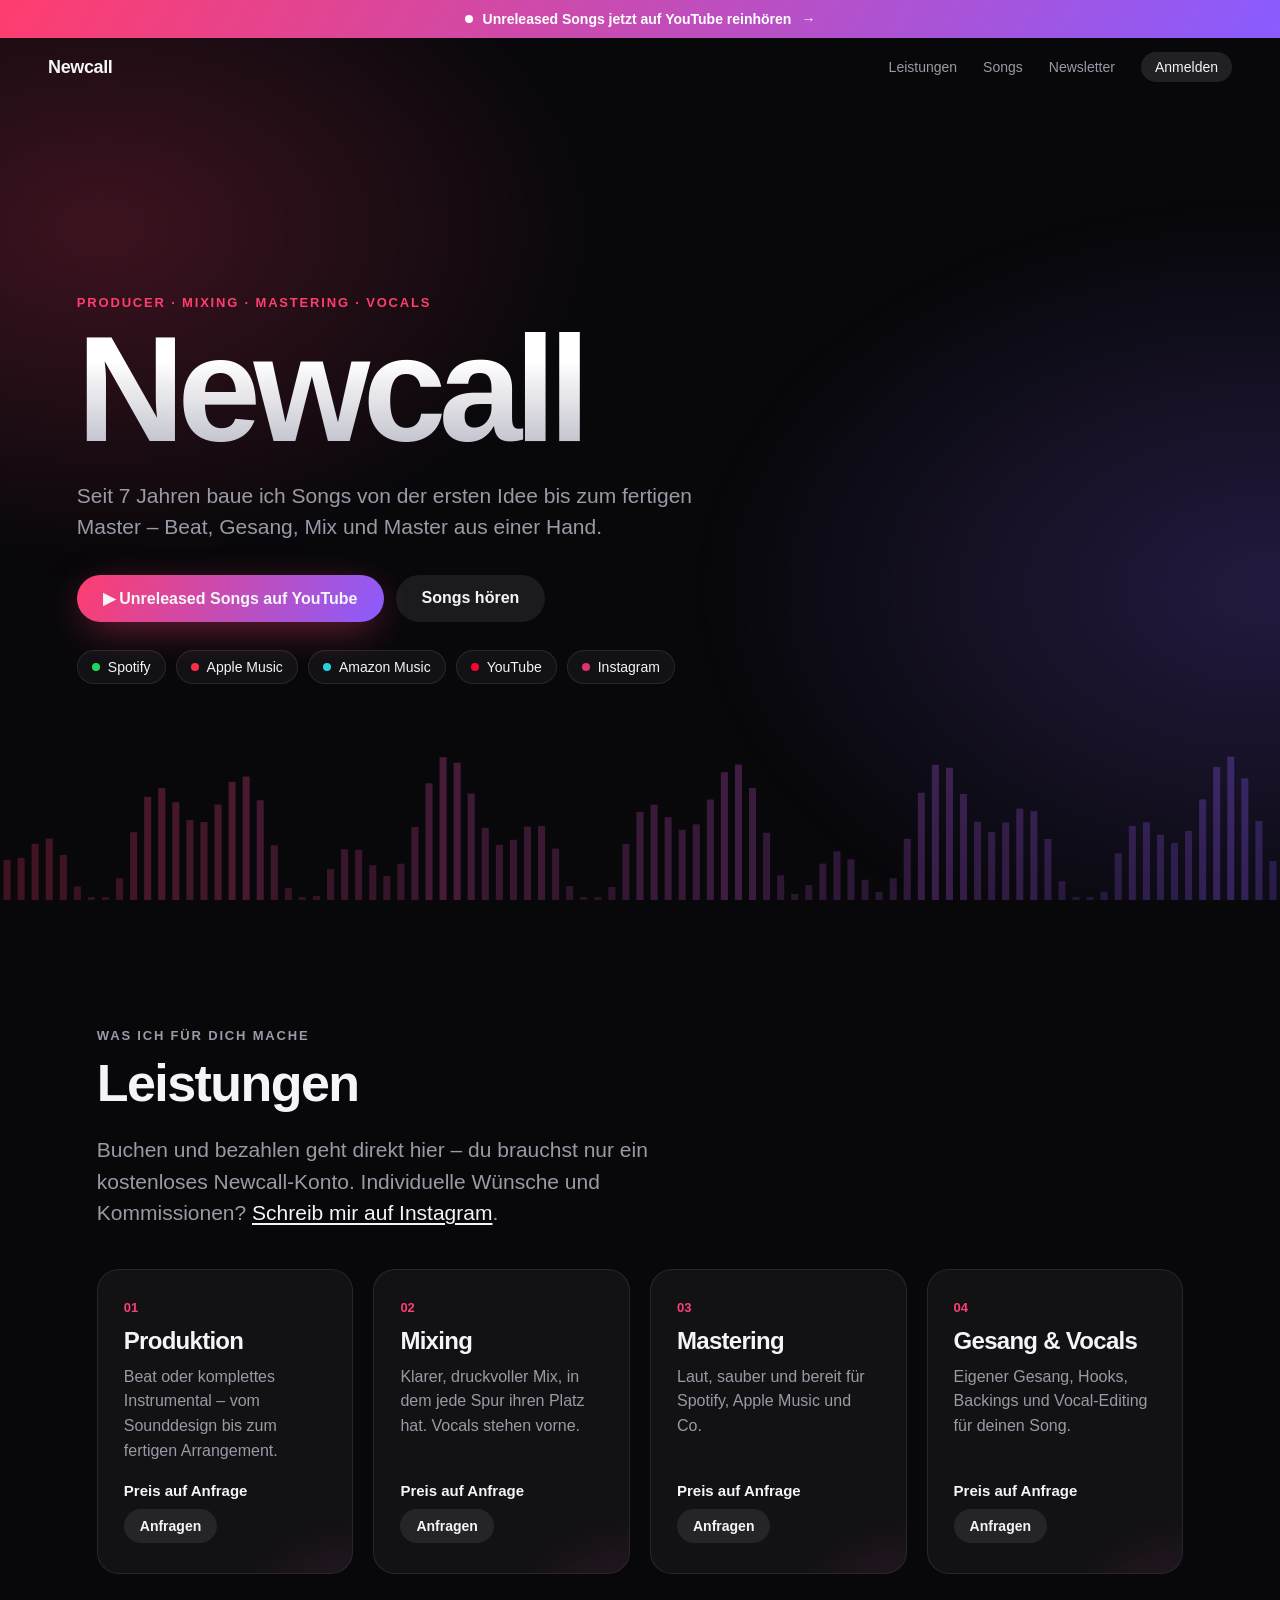
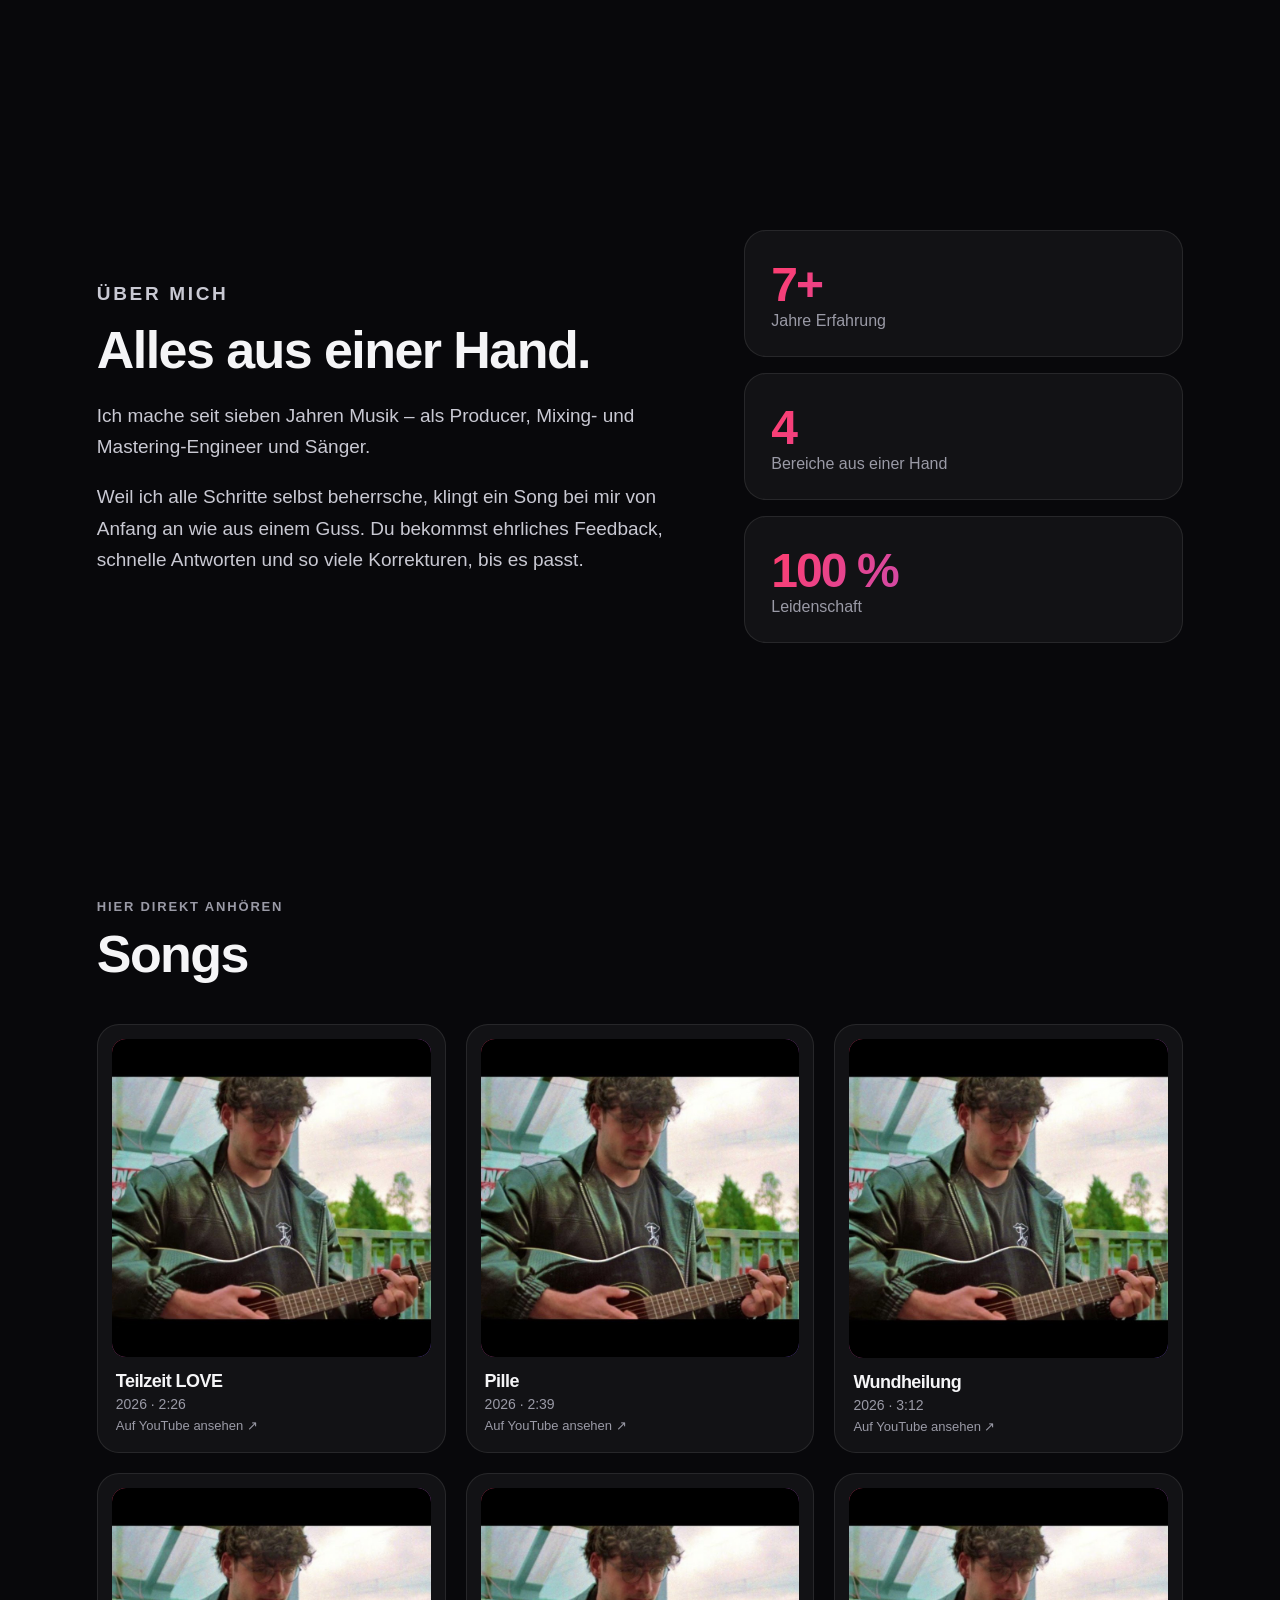
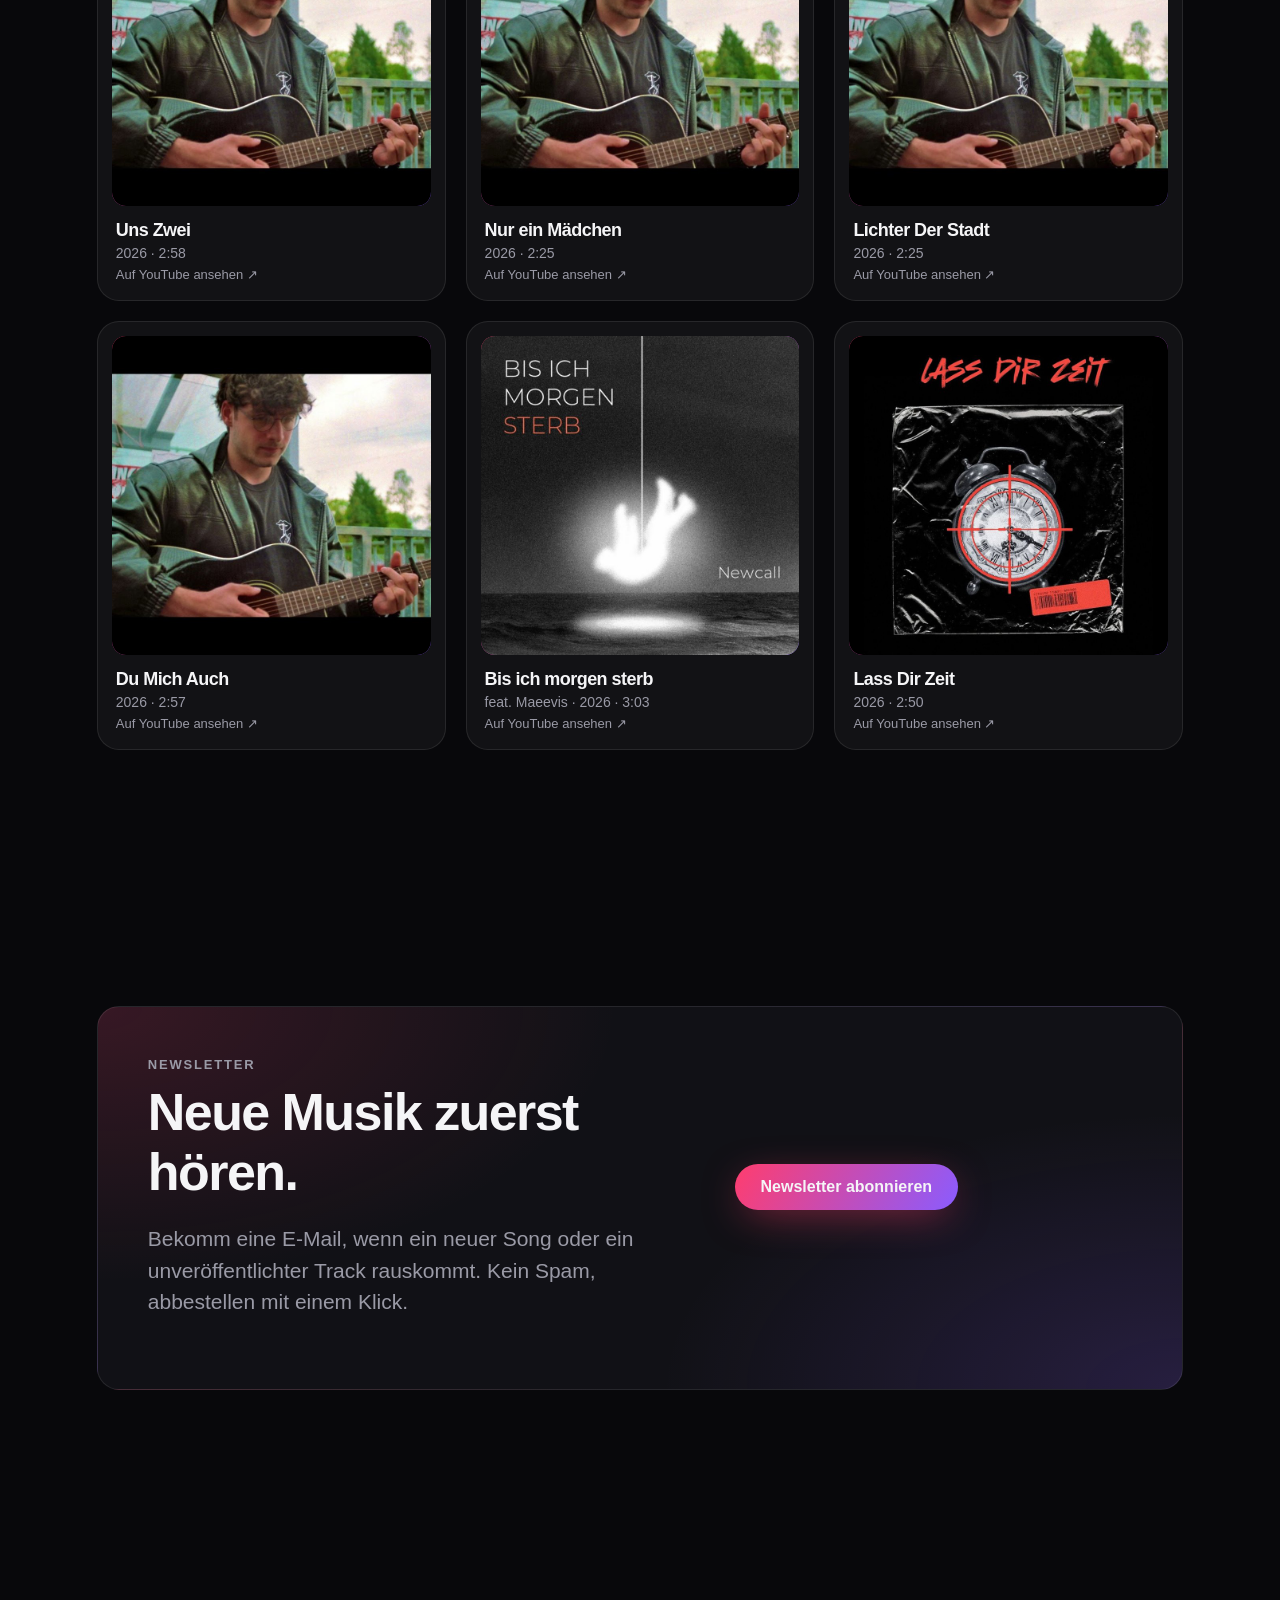
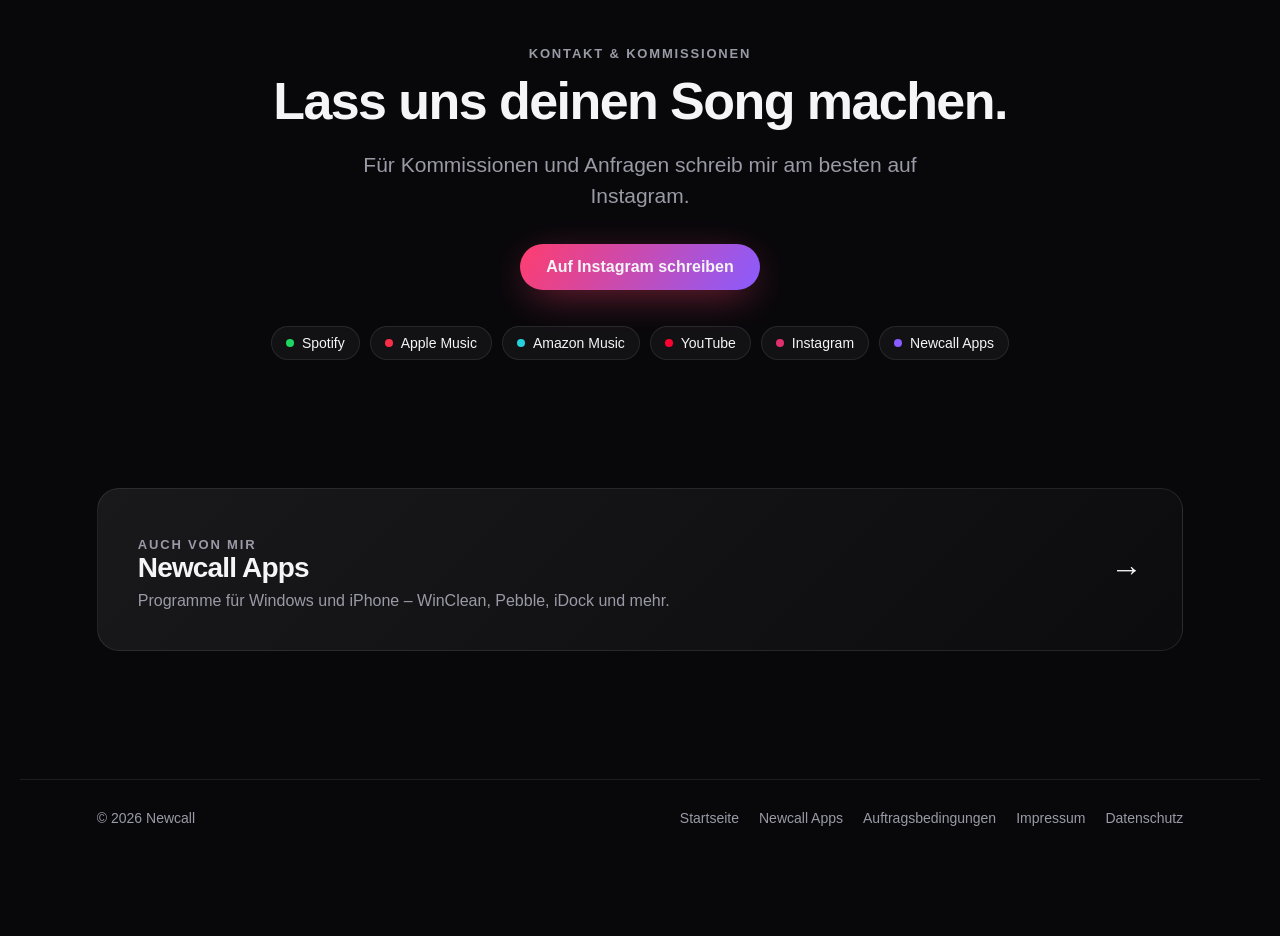
==== commit 759d1afe: "Player: Lautstärke-Regler und Stummschalten Co-Authored-By: Claude Opus 5.5 <noreply@anthropic.com>" ====
--- a/index.html
+++ b/index.html
@@ -125,6 +125,10 @@
       <div class="p-bar" id="p-bar"><div id="p-fill"></div></div>
     </div>
     <span class="p-time" id="p-time">0:00</span>
+    <div class="p-vol">
+      <button class="p-mute" id="p-mute" type="button" aria-label="Stumm schalten"><svg viewBox="0 0 24 24" aria-hidden="true"><path id="p-vol-icon" d="M4 9v6h4l5 4V5L8 9zm12.5 3a4.5 4.5 0 0 0-2.5-4v8a4.5 4.5 0 0 0 2.5-4z"/></svg></button>
+      <input type="range" id="p-vol" min="0" max="1" step="0.01" value="0.8" aria-label="Lautstärke">
+    </div>
   </div>
   <audio id="audio" preload="none"></audio>
 
--- a/style.css
+++ b/style.css
@@ -142,6 +142,16 @@
 .p-bar { height: 4px; margin-top: 8px; border-radius: 2px; background: rgba(255,255,255,.15); cursor: pointer; }
 #p-fill { height: 100%; width: 0; border-radius: 2px; background: #fff; }
 .p-time { font-size: 13px; color: var(--muted); font-variant-numeric: tabular-nums; }
+/* Lautstärke */
+.p-vol { display: flex; align-items: center; gap: 4px; flex: none; }
+.p-mute { width: 34px; height: 34px; border: 0; border-radius: 50%; background: transparent; color: var(--muted); cursor: pointer; display: grid; place-items: center; padding: 0; }
+.p-mute:hover { color: #fff; background: rgba(255,255,255,.08); }
+.p-mute svg { width: 19px; height: 19px; fill: currentColor; }
+#p-vol { -webkit-appearance: none; appearance: none; width: 84px; height: 22px; margin: 0; background: transparent; cursor: pointer; }
+#p-vol::-webkit-slider-runnable-track { height: 4px; border-radius: 2px; background: linear-gradient(#fff, #fff) 0 / var(--p, 80%) 100% no-repeat, rgba(255,255,255,.15); }
+#p-vol::-moz-range-track { height: 4px; border-radius: 2px; background: linear-gradient(#fff, #fff) 0 / var(--p, 80%) 100% no-repeat, rgba(255,255,255,.15); }
+#p-vol::-webkit-slider-thumb { -webkit-appearance: none; width: 13px; height: 13px; margin-top: -4.5px; border-radius: 50%; background: #fff; border: 0; }
+#p-vol::-moz-range-thumb { width: 13px; height: 13px; border-radius: 50%; background: #fff; border: 0; }
 
 /* Unterseiten */
 .page { max-width: 760px; margin: 0 auto; padding: 120px 16px 80px; line-height: 1.65; color: #c9c9d3; }
@@ -173,7 +183,7 @@
 .p-cover { width: 44px; height: 44px; border-radius: 10px; object-fit: cover; flex: none; }
 .p-small { width: 34px; height: 34px; background: rgba(255,255,255,.1); font-size: 13px; }
 .player { padding-left: 8px; gap: 10px; width: min(640px, calc(100% - 24px)); border-radius: 22px; }
-@media (max-width: 520px) { .p-small, .p-time { display: none; } }
+@media (max-width: 520px) { .p-small, .p-time, #p-vol { display: none; } }
 
 /* Leistungen */
 .service { display: flex; flex-direction: column; }
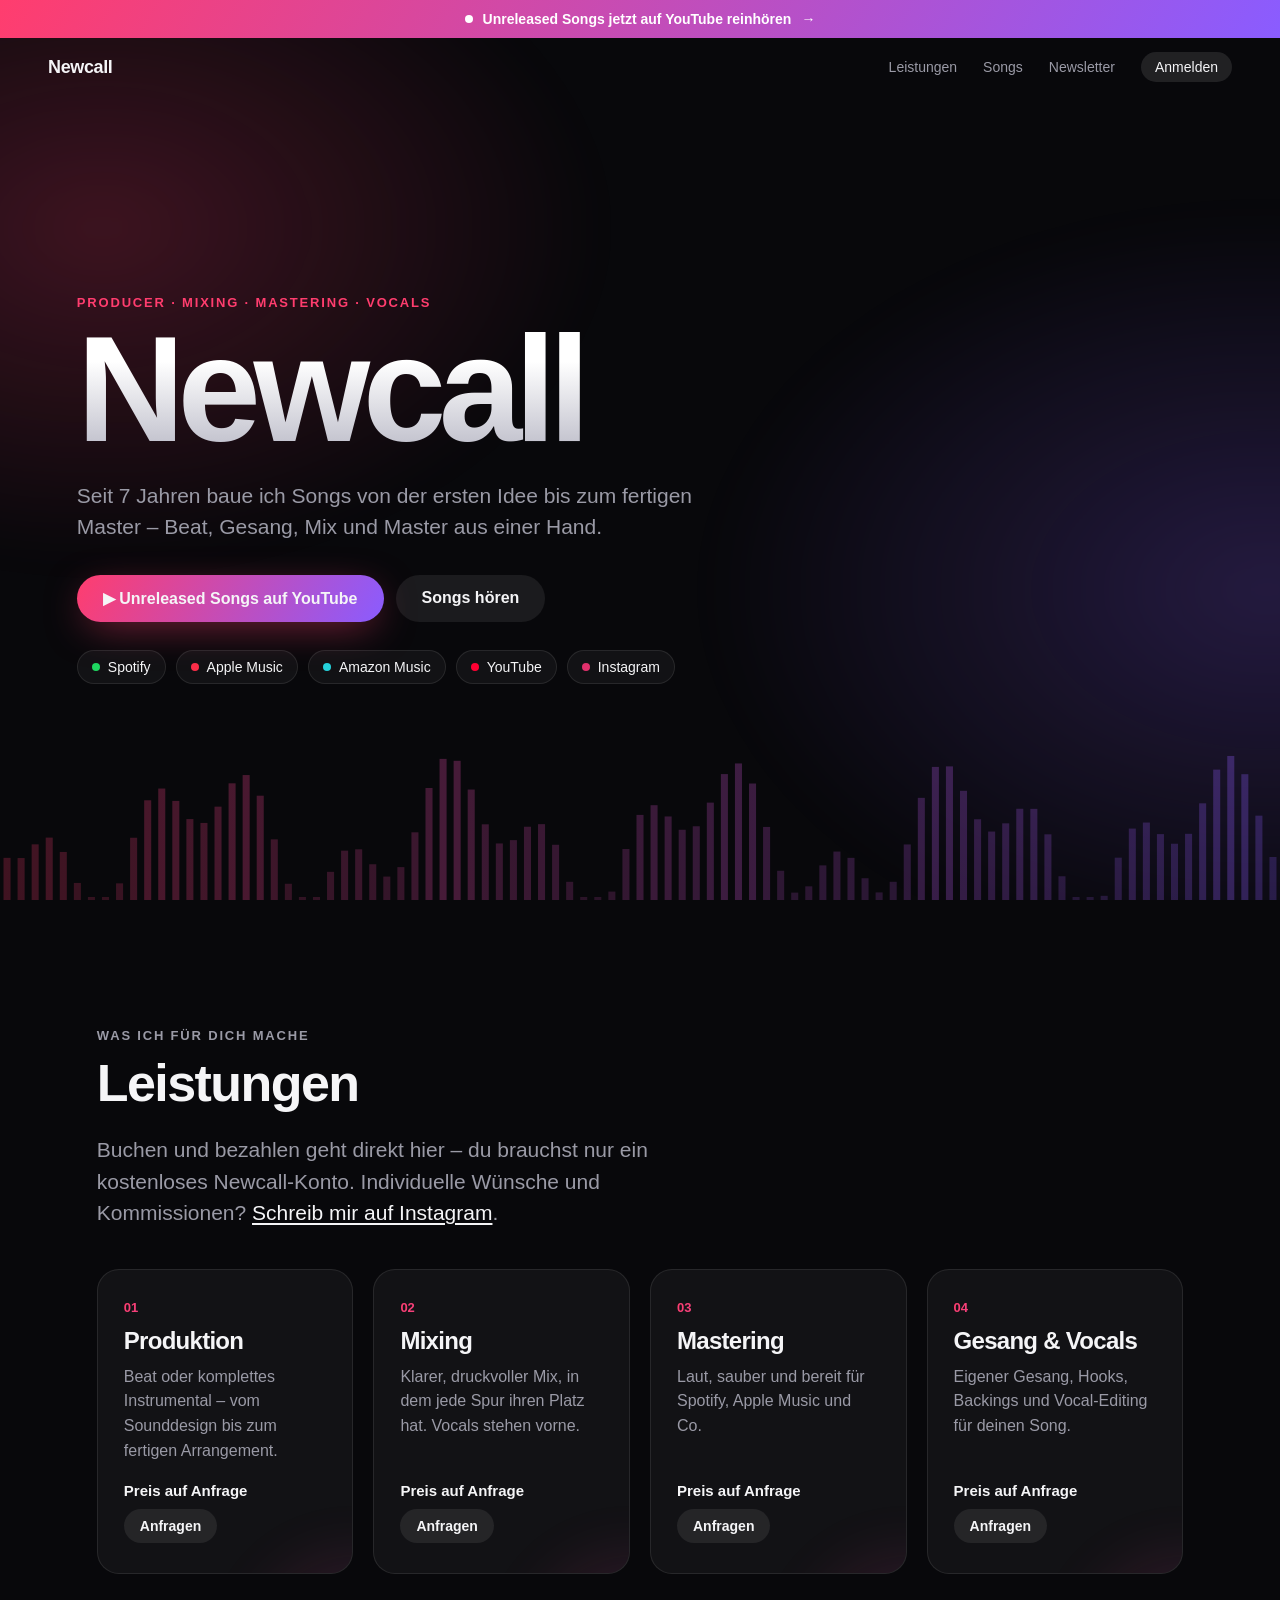
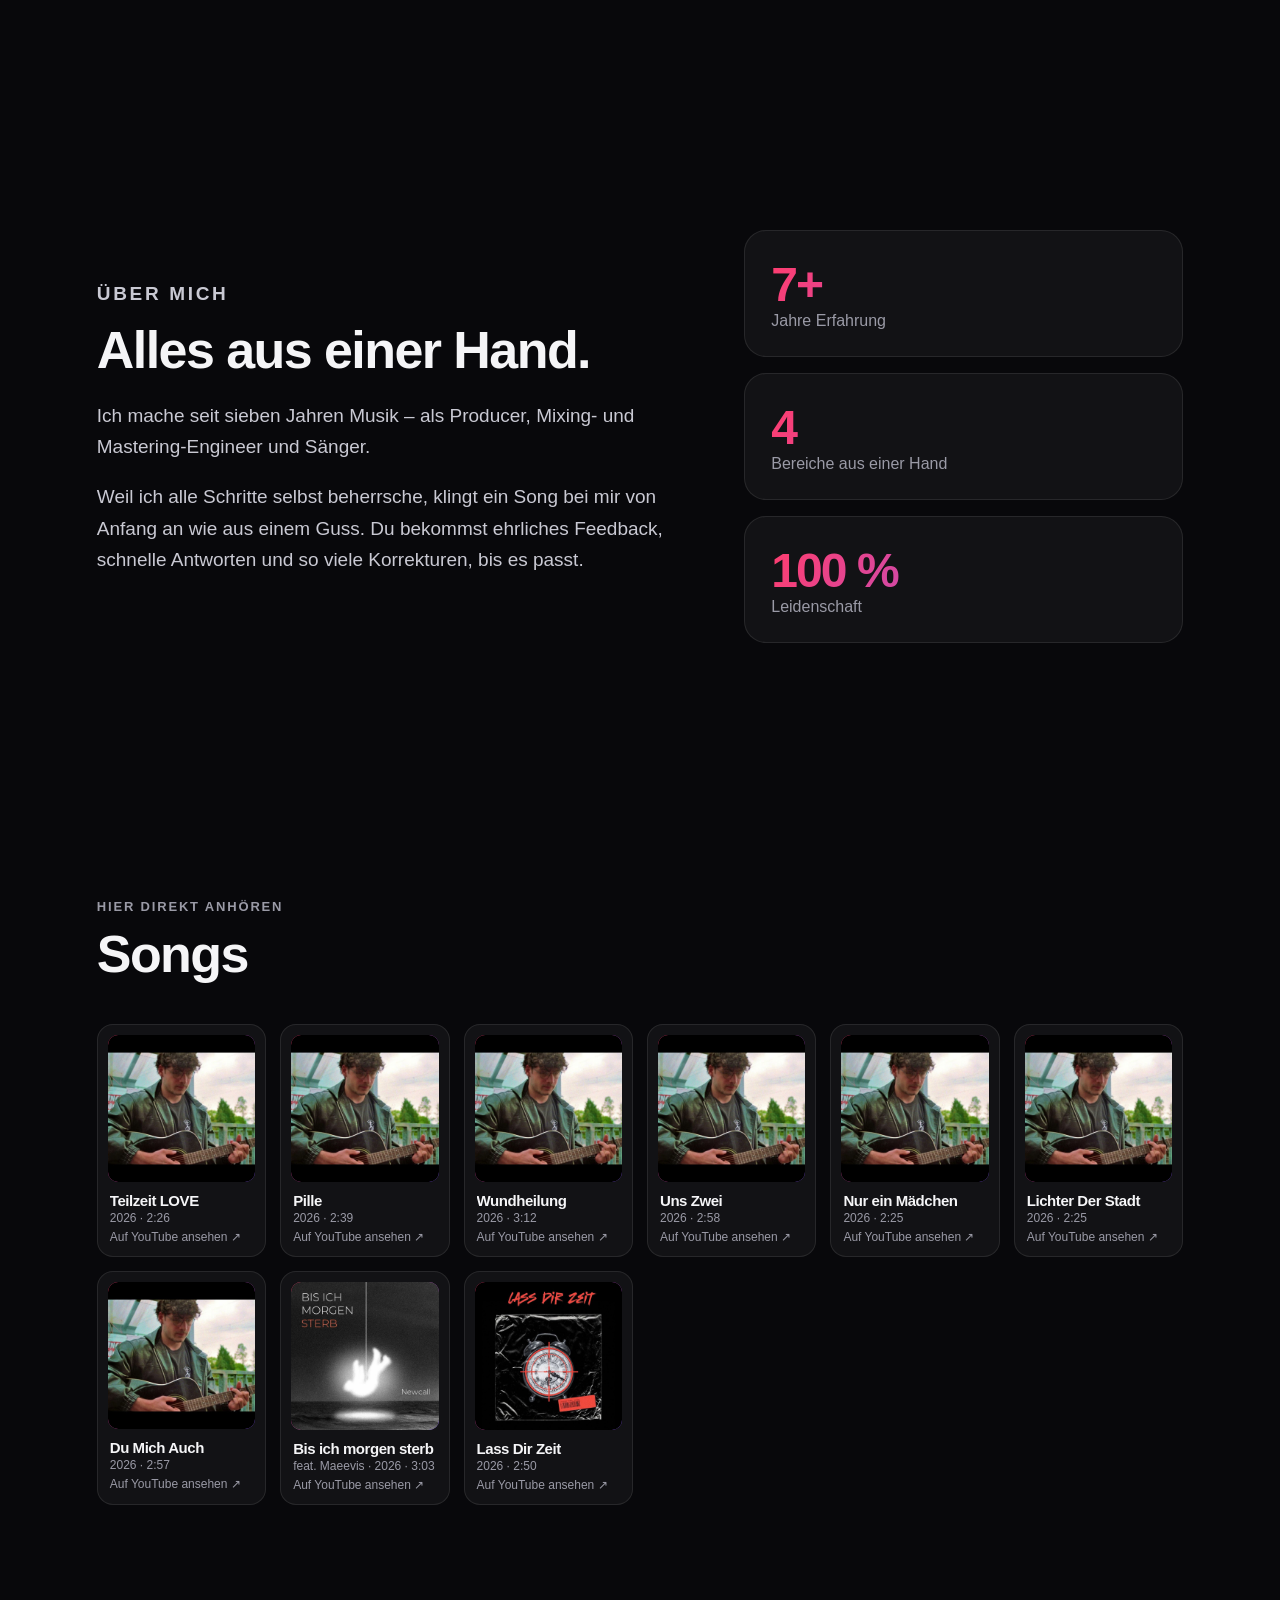
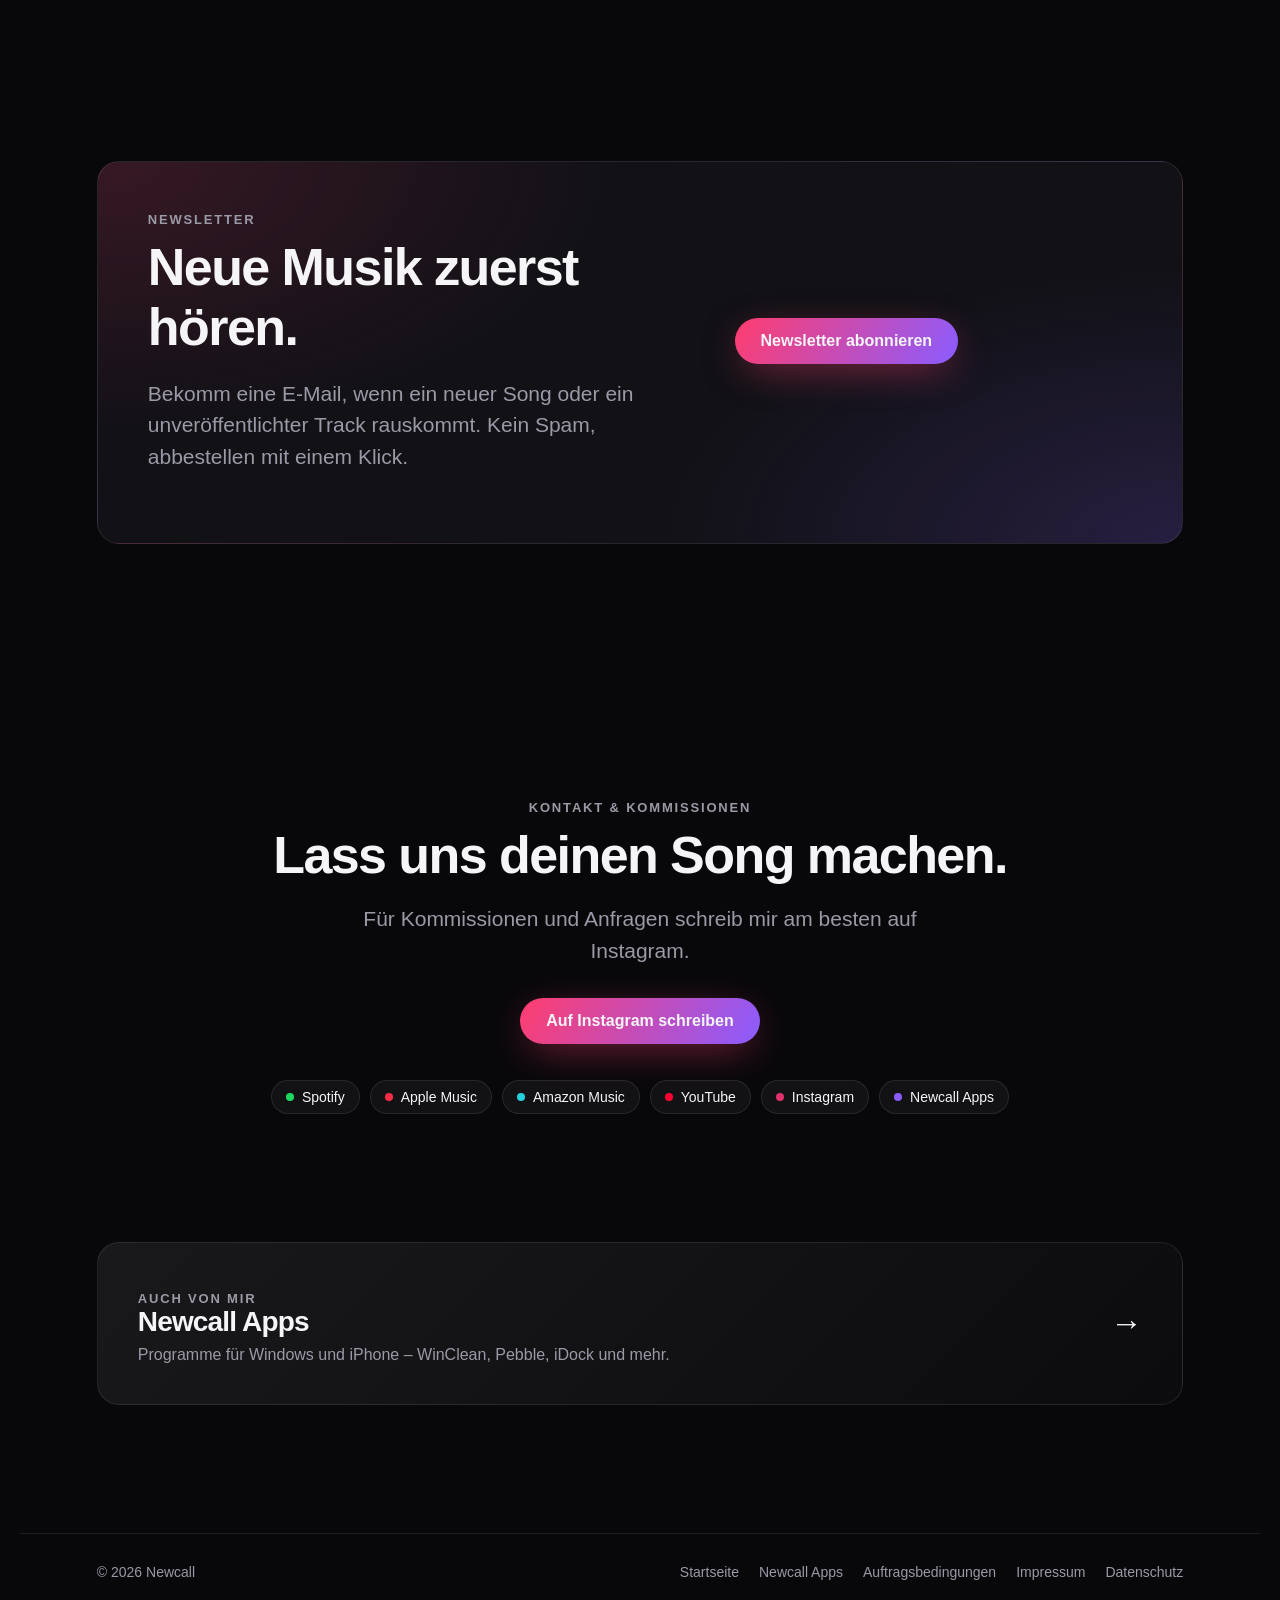
==== commit d4420b5f: "Kleinere Song-Kacheln, Versionsnummern an CSS/JS gegen alten Browser-Zwischenspeicher Co-Authored-By" ====
--- a/index.html
+++ b/index.html
@@ -10,7 +10,7 @@
   <meta property="og:description" content="Songs hören und Producing, Mixing, Mastering oder Vocals buchen.">
   <meta name="theme-color" content="#08080b">
   <link rel="icon" href="bilder/icon.svg" type="image/svg+xml">
-  <link rel="stylesheet" href="style.css">
+  <link rel="stylesheet" href="style.css?v=4f568e10">
 </head>
 <body>
   <a class="topbar" id="unreleased-bar" href="#" target="_blank" rel="noopener">
@@ -184,8 +184,8 @@
 
   <div class="toast" id="toast" role="status" data-dyn hidden></div>
 
-  <script src="inhalt.js"></script>
-  <script src="songs.js"></script>
-  <script src="app.js"></script>
+  <script src="inhalt.js?v=cd1e25b5"></script>
+  <script src="songs.js?v=f07594bd"></script>
+  <script src="app.js?v=3cb55d0f"></script>
 </body>
 </html>
--- a/style.css
+++ b/style.css
@@ -68,20 +68,21 @@
 .reveal.show { opacity: 1; transform: none; }
 
 /* Songs */
-.tracks { display: grid; grid-template-columns: repeat(auto-fill, minmax(270px, 1fr)); gap: 20px; }
-.track { background: var(--card); border: 1px solid var(--line); border-radius: var(--radius); padding: 14px; transition: transform .3s, background .3s; }
+.tracks { display: grid; grid-template-columns: repeat(auto-fill, minmax(165px, 1fr)); gap: 14px; }
+@media (max-width: 520px) { .tracks { grid-template-columns: repeat(2, minmax(0, 1fr)); gap: 10px; } }
+.track { background: var(--card); border: 1px solid var(--line); border-radius: 16px; padding: 10px; transition: transform .3s, background .3s; }
 .track:hover { transform: translateY(-4px); background: rgba(255,255,255,.07); }
-.cover { position: relative; aspect-ratio: 1; border-radius: 14px; overflow: hidden; background: var(--g, var(--grad)); display: grid; place-items: center; }
+.cover { position: relative; aspect-ratio: 1; border-radius: 10px; overflow: hidden; background: var(--g, var(--grad)); display: grid; place-items: center; }
 .cover img { width: 100%; height: 100%; object-fit: cover; }
-.cover .cover-title { font-size: 26px; font-weight: 800; letter-spacing: -0.03em; padding: 18px; text-align: center; text-shadow: 0 2px 20px rgba(0,0,0,.3); }
-.play { position: absolute; right: 12px; bottom: 12px; width: 52px; height: 52px; border-radius: 50%; border: 0; cursor: pointer;
-  background: #fff; color: #000; font-size: 18px; display: grid; place-items: center; box-shadow: 0 8px 24px rgba(0,0,0,.4);
+.cover .cover-title { font-size: 18px; font-weight: 800; letter-spacing: -0.03em; padding: 18px; text-align: center; text-shadow: 0 2px 20px rgba(0,0,0,.3); }
+.play { position: absolute; right: 8px; bottom: 8px; width: 40px; height: 40px; border-radius: 50%; border: 0; cursor: pointer;
+  background: #fff; color: #000; font-size: 14px; display: grid; place-items: center; box-shadow: 0 8px 24px rgba(0,0,0,.4);
   transform: translateY(8px); opacity: 0; transition: .25s; }
 .track:hover .play, .track.playing .play, .play:focus-visible { transform: none; opacity: 1; }
 @media (hover: none) { .play { transform: none; opacity: 1; } }
-.track h3 { font-size: 18px; margin: 14px 4px 4px; }
-.track .meta { margin: 0 4px 4px; color: var(--muted); font-size: 14px; }
-.track .soon { margin: 10px 4px 2px; font-size: 13px; color: var(--muted); }
+.track h3 { font-size: 15px; margin: 10px 2px 2px; white-space: nowrap; overflow: hidden; text-overflow: ellipsis; }
+.track .meta { margin: 0 2px 2px; color: var(--muted); font-size: 12px; }
+.track .soon { margin: 8px 2px 2px; font-size: 12px; color: var(--muted); }
 .embed { margin-top: 12px; border-radius: 12px; overflow: hidden; }
 .embed iframe { width: 100%; border: 0; display: block; }
 .consent { width: 100%; margin-top: 12px; padding: 12px; border-radius: 12px; border: 1px dashed var(--line); background: transparent; color: var(--text);
@@ -178,7 +179,7 @@
 
 /* Songs */
 .cover img { position: absolute; inset: 0; }
-.yt-link { display: inline-block; margin: 2px 4px 4px; font-size: 13px; color: var(--muted); }
+.yt-link { display: inline-block; margin: 2px 2px 2px; font-size: 12px; color: var(--muted); white-space: nowrap; }
 .yt-link:hover { color: var(--text); }
 .p-cover { width: 44px; height: 44px; border-radius: 10px; object-fit: cover; flex: none; }
 .p-small { width: 34px; height: 34px; background: rgba(255,255,255,.1); font-size: 13px; }
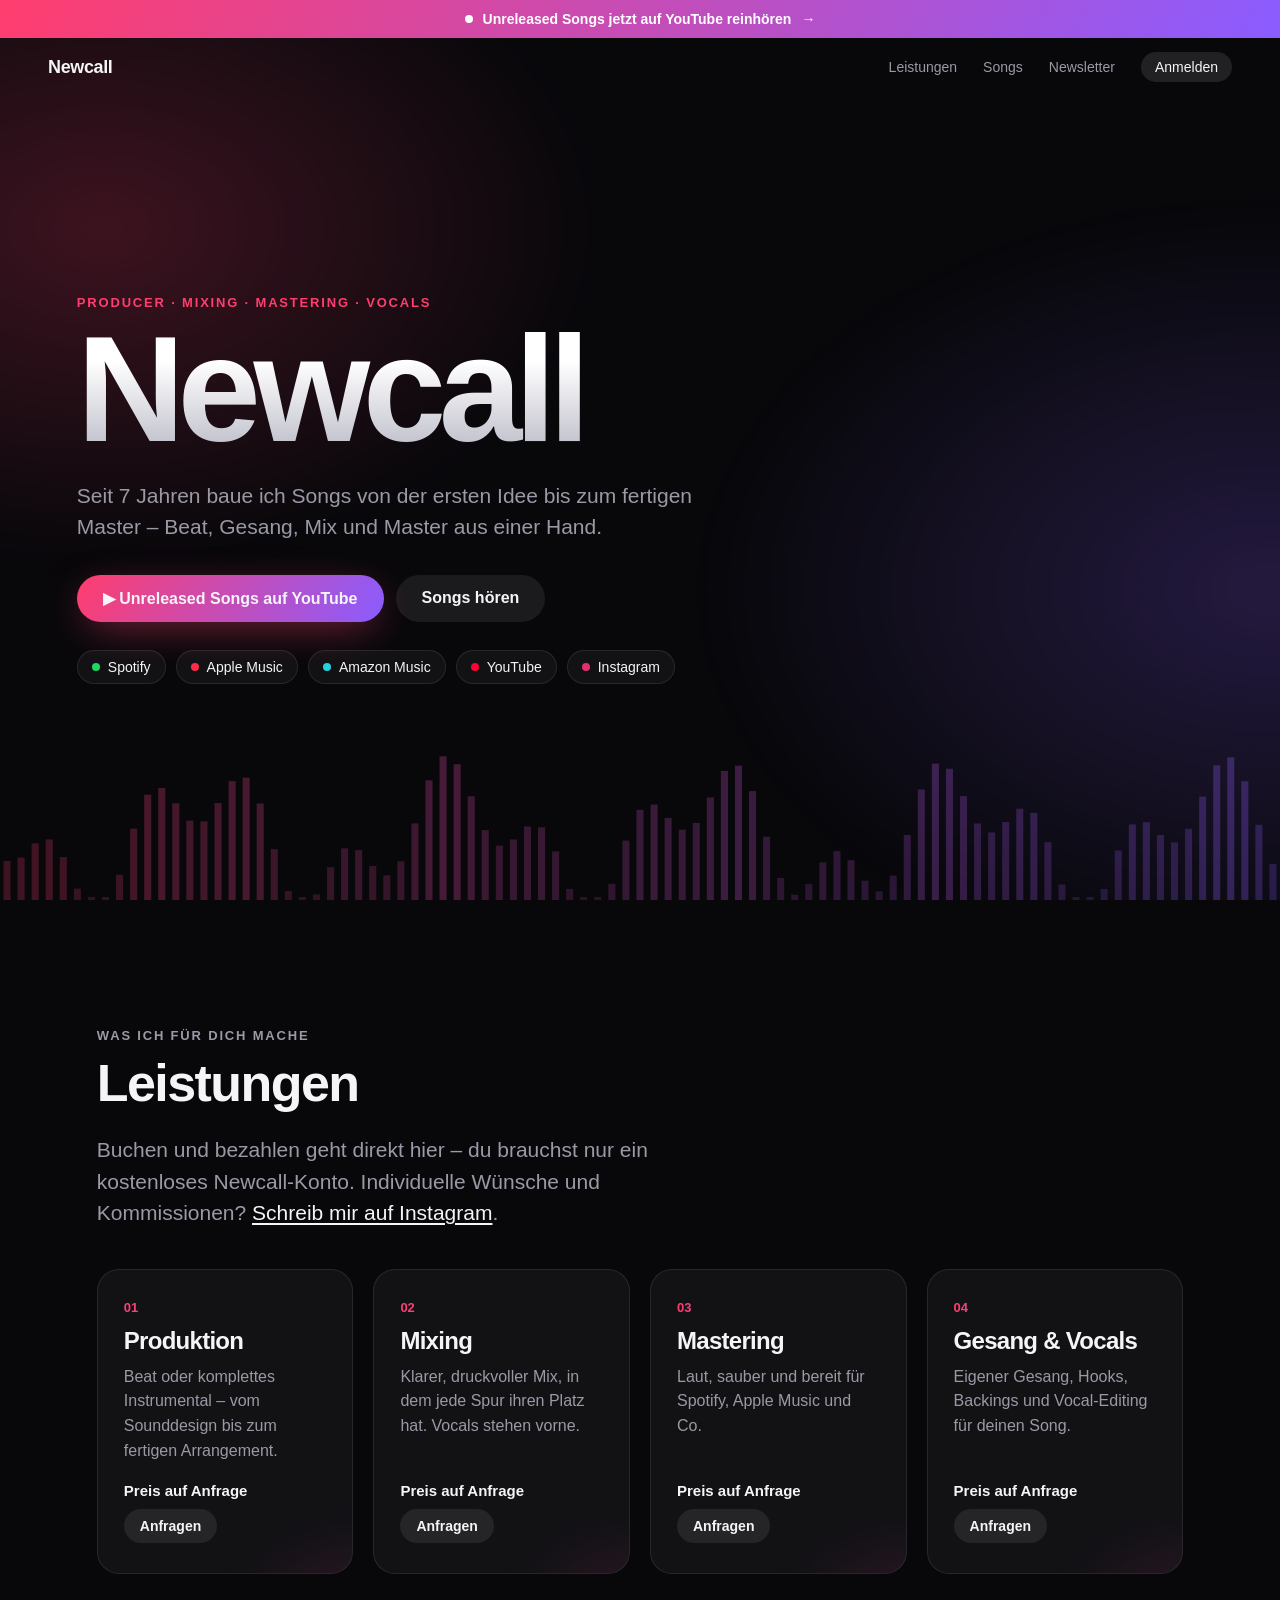
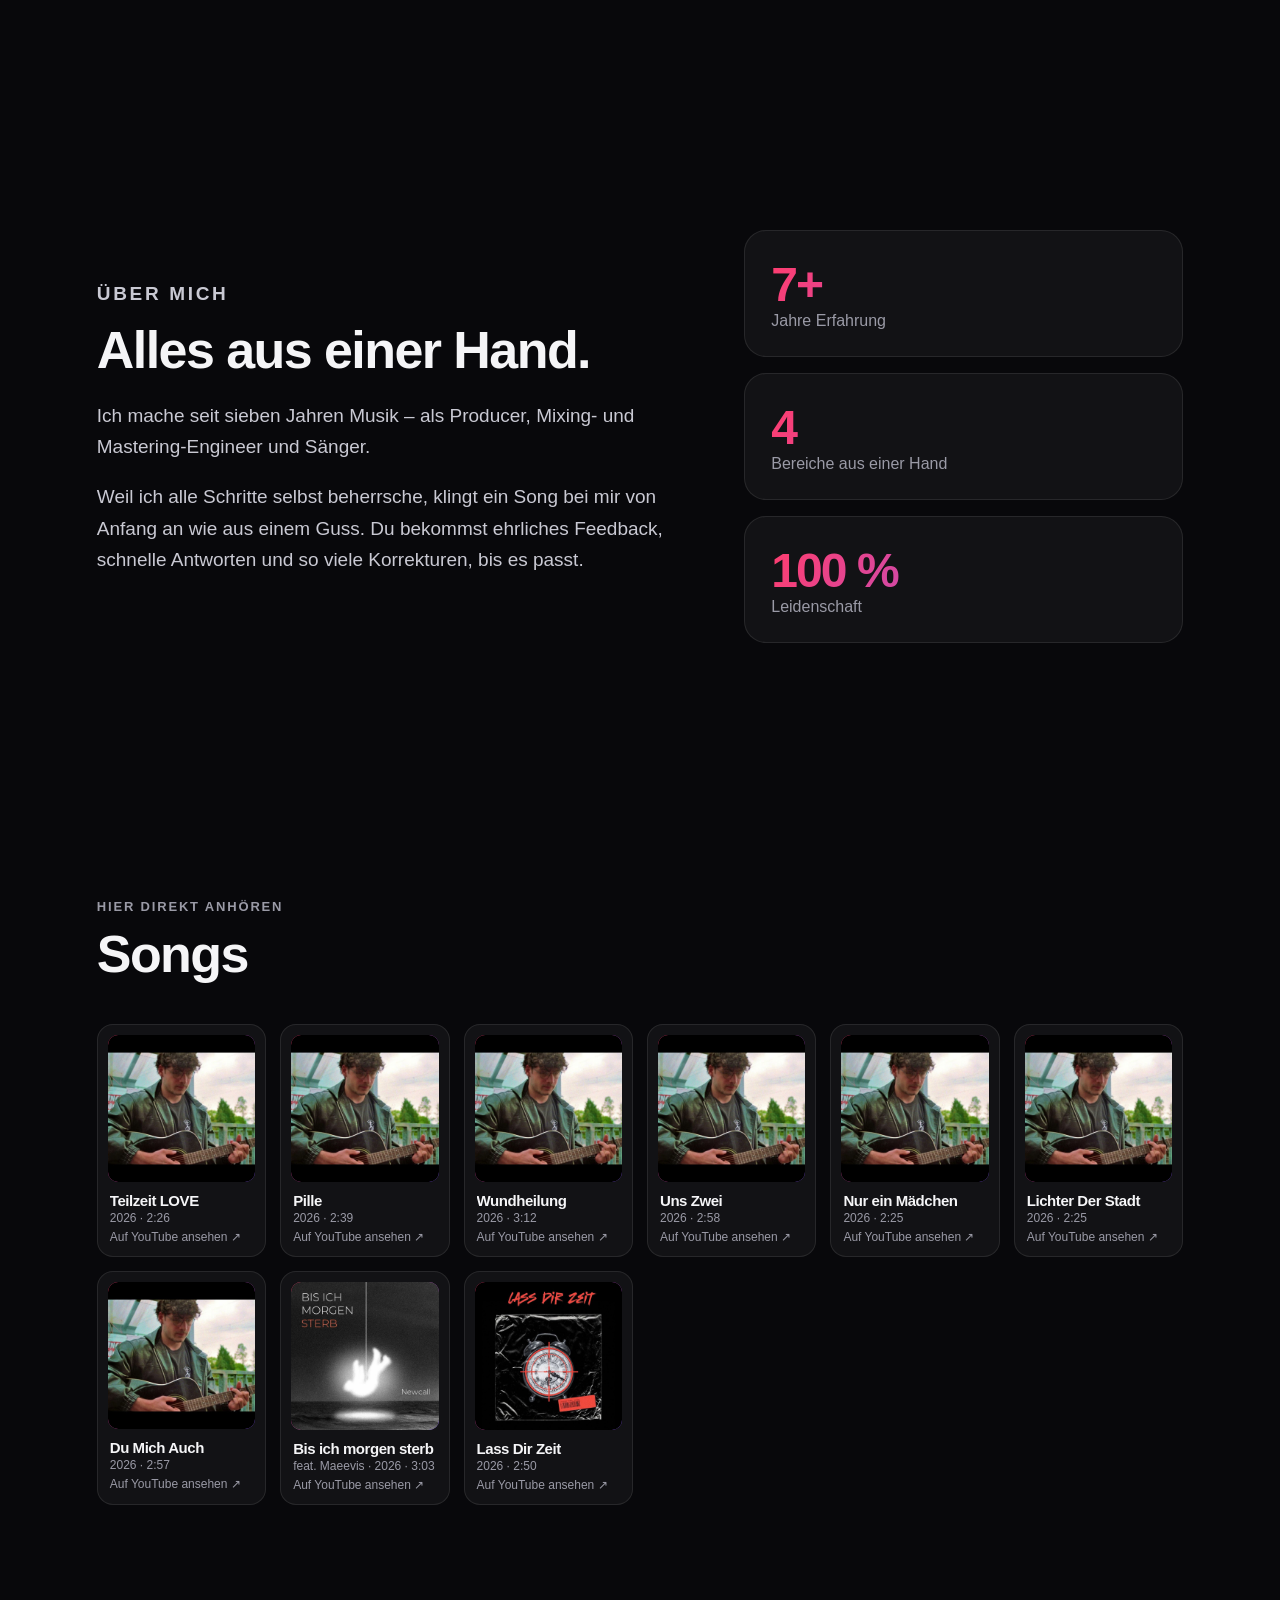
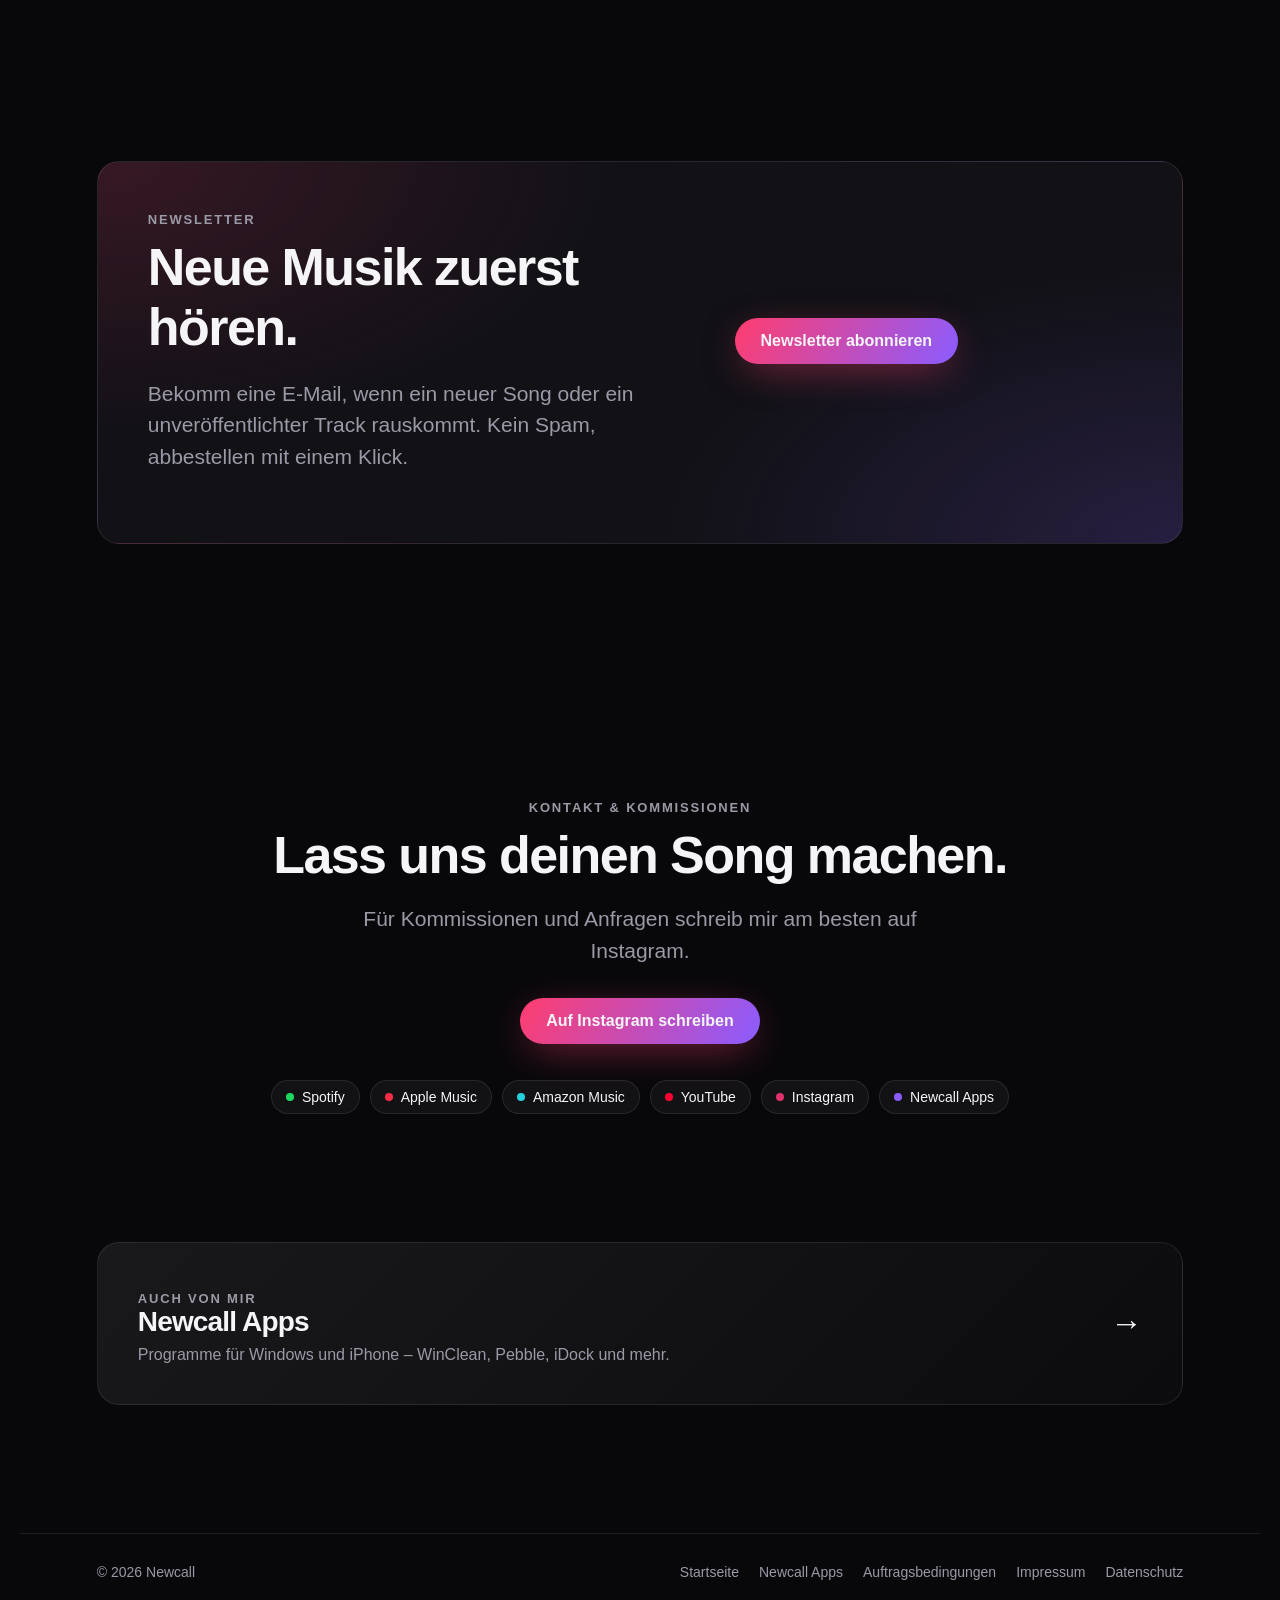
==== commit 141f347d: "Gemeinsame Interaktionen (nc-motion.js) auf allen Seiten Co-Authored-By: Claude Opus 5.5 <noreply@an" ====
--- a/index.html
+++ b/index.html
@@ -3,6 +3,7 @@
 <head>
   <meta charset="utf-8">
   <script src="/site-edit.js"></script>
+  <script src="/nc-motion.js" defer></script>
   <meta name="viewport" content="width=device-width, initial-scale=1">
   <title>Newcall – Musik, Producing, Mixing, Mastering</title>
   <meta name="description" content="Newcall – Songs hören, unveröffentlichte Tracks auf YouTube, Producing, Mixing, Mastering und Vocals buchen.">
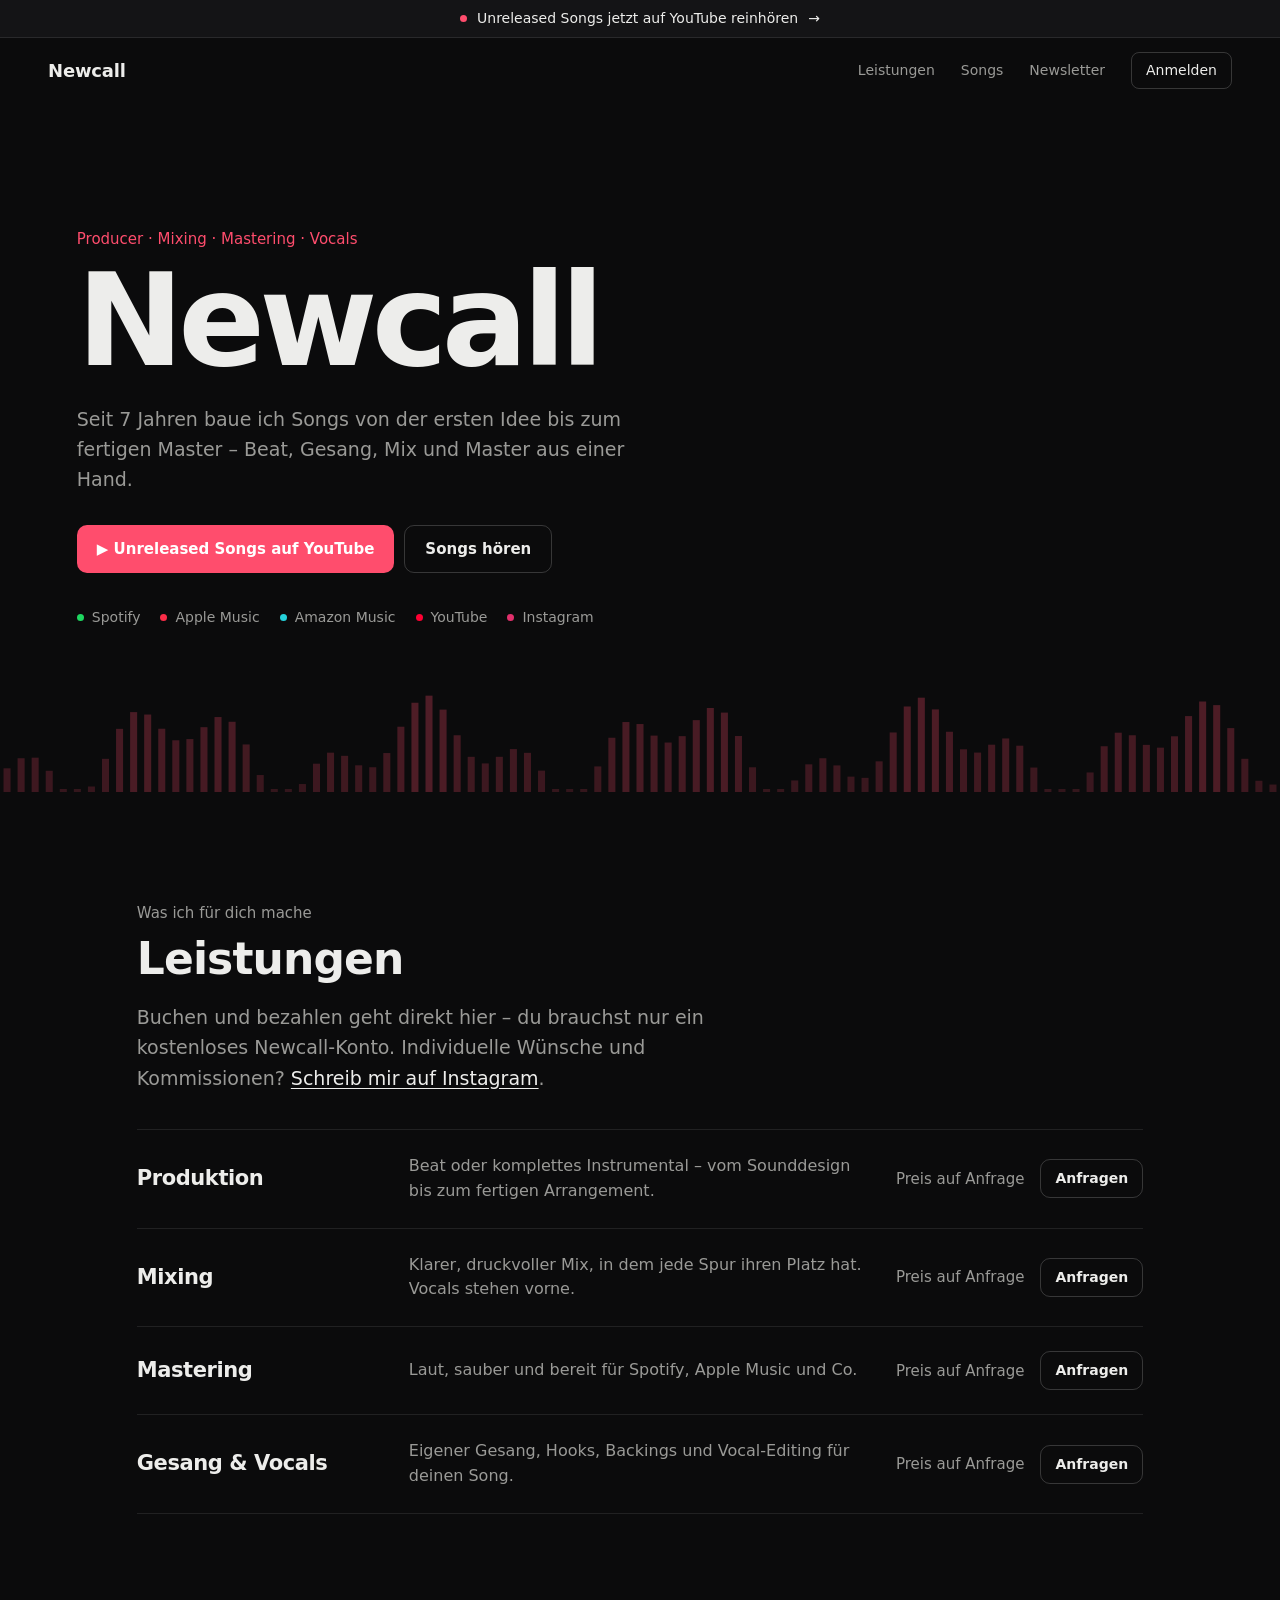
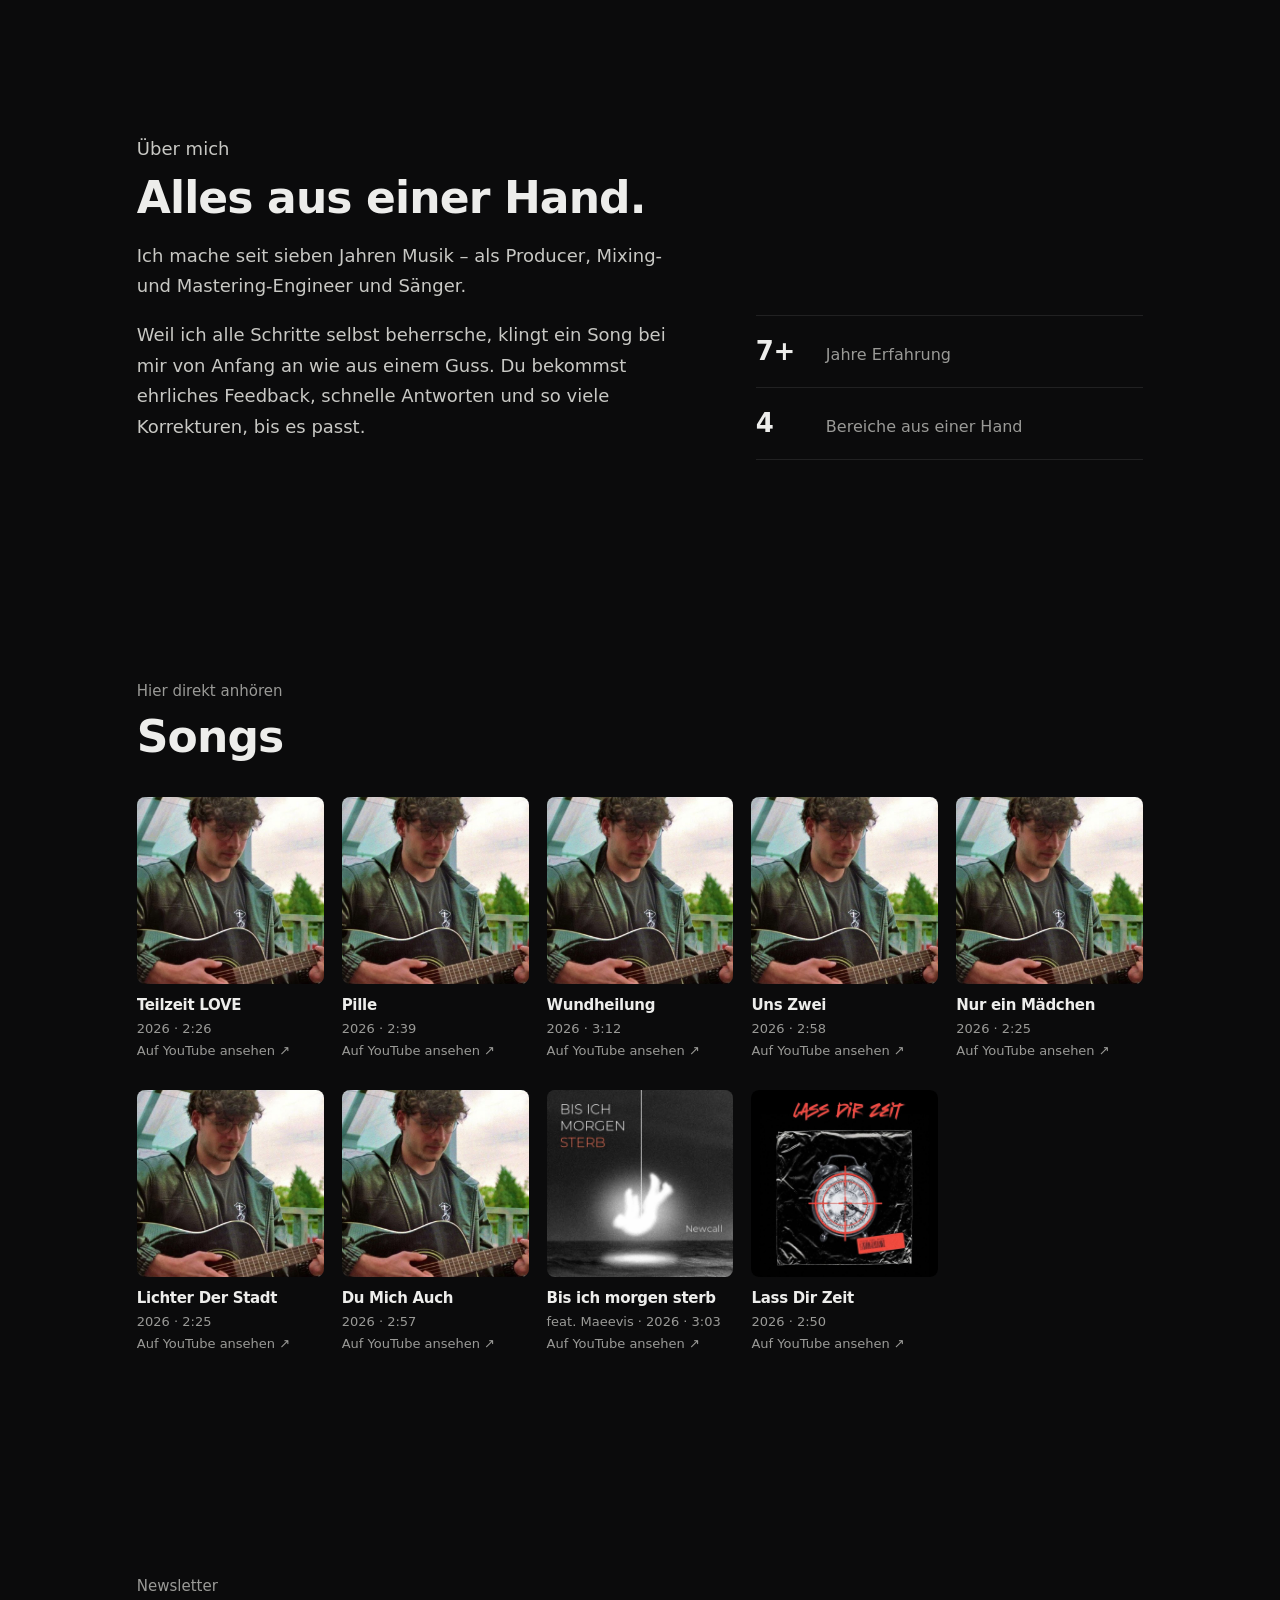
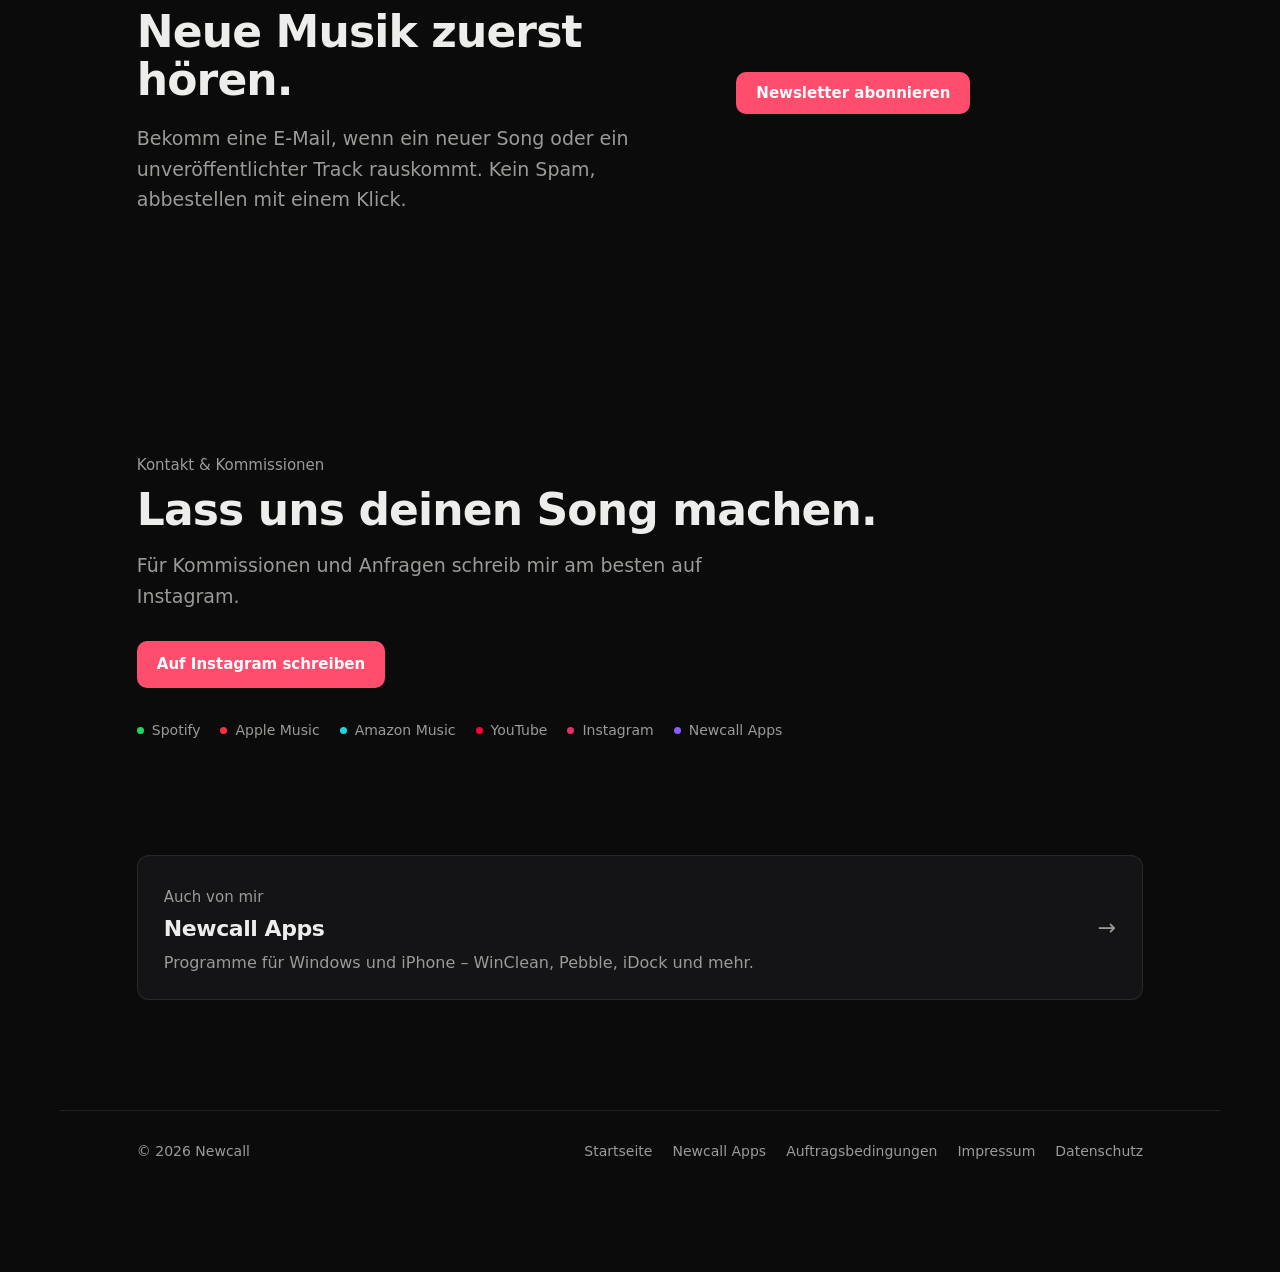
==== commit a64f8b65: "Schlichteres Design: eine Akzentfarbe, Leistungen als Liste, Cover ohne schwarze Balken Co-Authored-" ====
--- a/index.html
+++ b/index.html
@@ -11,7 +11,7 @@
   <meta property="og:description" content="Songs hören und Producing, Mixing, Mastering oder Vocals buchen.">
   <meta name="theme-color" content="#08080b">
   <link rel="icon" href="bilder/icon.svg" type="image/svg+xml">
-  <link rel="stylesheet" href="style.css?v=4f568e10">
+  <link rel="stylesheet" href="style.css?v=d6764869">
 </head>
 <body>
   <a class="topbar" id="unreleased-bar" href="#" target="_blank" rel="noopener">
@@ -185,8 +185,8 @@
 
   <div class="toast" id="toast" role="status" data-dyn hidden></div>
 
-  <script src="inhalt.js?v=cd1e25b5"></script>
+  <script src="inhalt.js?v=05dcf274"></script>
   <script src="songs.js?v=f07594bd"></script>
-  <script src="app.js?v=3cb55d0f"></script>
+  <script src="app.js?v=24c0d5d4"></script>
 </body>
 </html>
--- a/style.css
+++ b/style.css
@@ -1,257 +1,241 @@
+/* Newcall Musik – ruhiges, schlichtes Design: eine Akzentfarbe, klare Schrift, wenig Kästen, keine Leuchteffekte. */
+@font-face { font-family: "Geist"; src: url("/fonts/Geist-Variable.woff2") format("woff2"); font-weight: 100 900; font-display: swap; }
 :root {
-  --bg: #08080b;
-  --bg2: #111116;
-  --card: rgba(255, 255, 255, 0.045);
+  color-scheme: dark;
+  --bg: #0b0b0c;
+  --bg2: #141416;
+  --card: #141416;
   --line: rgba(255, 255, 255, 0.09);
-  --text: #f5f5f7;
-  --muted: #9a9aa6;
-  --a1: #ff3d6e;
-  --a2: #8a5cff;
-  --grad: linear-gradient(120deg, var(--a1), var(--a2));
-  --radius: 22px;
-  font-family: -apple-system, BlinkMacSystemFont, "SF Pro Display", "Segoe UI Variable", "Segoe UI", Inter, Roboto, sans-serif;
+  --text: #ededeb;
+  --muted: #9a9a97;
+  --a1: #ff4d6d;
+  --a2: #ff4d6d;
+  --grad: #ff4d6d;
+  --radius: 12px;
+  font-family: "Geist", "Segoe UI Variable Text", "Segoe UI", system-ui, sans-serif;
 }
 
 * { box-sizing: border-box; }
-html { scroll-behavior: smooth; scroll-padding-top: 70px; }
-body { margin: 0; background: var(--bg); color: var(--text); -webkit-font-smoothing: antialiased; overflow-x: hidden; }
+html { scroll-behavior: smooth; scroll-padding-top: 110px; }
+body { margin: 0; background: var(--bg); color: var(--text); -webkit-font-smoothing: antialiased; overflow-x: hidden; line-height: 1.5; }
 a { color: inherit; text-decoration: none; }
-h1, h2, h3 { margin: 0; letter-spacing: -0.03em; }
-h2 { font-size: clamp(32px, 5vw, 52px); font-weight: 700; }
-.eyebrow { margin: 0 0 10px; font-size: 13px; font-weight: 600; letter-spacing: 0.14em; text-transform: uppercase; color: var(--muted); }
-.lead { font-size: clamp(17px, 2vw, 21px); line-height: 1.5; color: var(--muted); max-width: 620px; }
+:focus-visible { outline: 2px solid var(--a1); outline-offset: 3px; border-radius: 6px; }
+h1, h2, h3 { margin: 0; letter-spacing: -0.02em; font-weight: 650; overflow-wrap: break-word; hyphens: auto; }
+h2 { font-size: clamp(30px, 4.2vw, 44px); line-height: 1.1; }
+.eyebrow { margin: 0 0 10px; font-size: 15px; font-weight: 500; color: var(--muted); }
+.lead { font-size: clamp(17px, 1.8vw, 19px); line-height: 1.6; color: var(--muted); max-width: 600px; }
 
 /* Navigation */
 .nav { position: fixed; inset: 0 0 auto 0; z-index: 20; display: flex; justify-content: space-between; align-items: center;
-  padding: 14px clamp(16px, 4vw, 48px); transition: background .3s, border-color .3s; border-bottom: 1px solid transparent; }
-.nav.solid { background: rgba(8, 8, 11, 0.72); backdrop-filter: saturate(180%) blur(20px); -webkit-backdrop-filter: saturate(180%) blur(20px); border-color: var(--line); }
-.logo { font-weight: 700; font-size: 18px; letter-spacing: -0.02em; }
+  padding: 14px clamp(16px, 4vw, 48px); transition: background .25s, border-color .25s; border-bottom: 1px solid transparent; }
+.nav.solid { background: var(--bg); border-color: var(--line); }
+.logo { font-weight: 650; font-size: 18px; letter-spacing: -0.01em; }
 .nav nav { display: flex; gap: 26px; align-items: center; font-size: 14px; }
 .nav nav a { color: var(--muted); transition: color .2s; }
-.nav nav a:hover { color: var(--text); }
-.nav nav a.nav-cta { color: var(--text); padding: 7px 14px; border-radius: 99px; background: rgba(255,255,255,.1); }
+.nav nav a:hover, .nav nav a.nc-current { color: var(--text); }
 @media (max-width: 640px) { .nav nav a:not(.nav-cta) { display: none; } }
 
 /* Buttons */
-.btn { display: inline-flex; align-items: center; gap: 8px; padding: 14px 26px; border-radius: 99px; font-weight: 600; font-size: 16px;
-  transition: transform .2s, box-shadow .2s, background .2s; }
-.btn:hover { transform: translateY(-2px); }
-.btn-primary { background: var(--grad); box-shadow: 0 10px 40px -10px rgba(255, 61, 110, .6); }
-.btn-ghost { background: rgba(255,255,255,.08); border: 1px solid var(--line); }
-.btn-ghost:hover { background: rgba(255,255,255,.14); }
-.hero-buttons { display: flex; gap: 12px; flex-wrap: wrap; margin-top: 32px; }
+.btn { display: inline-flex; align-items: center; gap: 8px; padding: 12px 20px; border-radius: 10px; font-weight: 600; font-size: 15px;
+  border: 0; cursor: pointer; font-family: inherit; color: var(--text); transition: background .2s, color .2s, border-color .2s; }
+.btn-primary { background: var(--a1); color: #fff; }
+.btn-primary:hover { background: #ff6680; }
+.btn-ghost, .btn.btn-ghost { background: transparent; border: 1px solid rgba(255,255,255,.18); }
+.btn-ghost:hover { border-color: rgba(255,255,255,.4); }
+.btn:disabled { opacity: .55; cursor: default; }
+.btn-s { padding: 8px 14px; font-size: 14px; }
+.hero-buttons { display: flex; gap: 10px; flex-wrap: wrap; margin-top: 30px; }
 .hero-buttons.center { justify-content: center; }
 
 /* Hero */
-.hero { position: relative; min-height: 100svh; display: flex; align-items: center; padding: 120px clamp(16px, 6vw, 80px) 80px; overflow: hidden; }
-.hero::before { content: ""; position: absolute; inset: -20%; background:
-  radial-gradient(40% 40% at 20% 30%, rgba(255, 61, 110, .22), transparent 70%),
-  radial-gradient(45% 45% at 85% 60%, rgba(138, 92, 255, .22), transparent 70%); filter: blur(20px); animation: glow 14s ease-in-out infinite alternate; }
-@keyframes glow { to { transform: translate(4%, -3%) scale(1.08); } }
-#wave { position: absolute; left: 0; right: 0; bottom: 0; width: 100%; height: 45%; opacity: .55; }
-.hero-inner { position: relative; max-width: 900px; }
-.hero h1 { font-size: clamp(56px, 13vw, 150px); font-weight: 800; line-height: .92; letter-spacing: -0.05em;
-  background: linear-gradient(180deg, #fff 30%, #b9b9c6); -webkit-background-clip: text; background-clip: text; color: transparent; }
+.hero { position: relative; min-height: calc(88svh - 38px); display: flex; align-items: center; padding: 120px clamp(16px, 6vw, 80px) 90px; overflow: hidden; }
+#wave { position: absolute; left: 0; right: 0; bottom: 0; width: 100%; height: 34%; opacity: .5; }
+.hero-inner { position: relative; max-width: 860px; }
+.hero h1 { font-size: clamp(56px, 11vw, 128px); font-weight: 700; line-height: .95; letter-spacing: -0.045em; color: var(--text); }
 .hero .lead { margin-top: 22px; }
 .hero .eyebrow { color: var(--a1); }
 
-.social-row { display: flex; gap: 10px; flex-wrap: wrap; margin-top: 28px; }
-.chip { display: inline-flex; align-items: center; gap: 8px; padding: 8px 14px; border-radius: 99px; font-size: 14px; font-weight: 500;
-  background: var(--card); border: 1px solid var(--line); transition: background .2s, transform .2s; }
-.chip:hover { background: rgba(255,255,255,.1); transform: translateY(-1px); }
-.chip i { width: 8px; height: 8px; border-radius: 50%; background: var(--c, #fff); }
+.social-row { display: flex; gap: 6px 20px; flex-wrap: wrap; margin-top: 30px; }
+.chip { display: inline-flex; align-items: center; gap: 8px; font-size: 14px; color: var(--muted); padding: 4px 0; transition: color .2s; }
+.chip:hover { color: var(--text); }
+.chip i { width: 7px; height: 7px; border-radius: 50%; background: var(--c, #fff); }
 
 /* Abschnitte */
-.section { padding: clamp(70px, 10vw, 130px) clamp(16px, 6vw, 80px); max-width: 1240px; margin: 0 auto; }
-.section-head { margin-bottom: 40px; }
-.reveal { opacity: 0; transform: translateY(30px); transition: opacity .8s ease, transform .8s ease; }
+.section { padding: clamp(64px, 9vw, 110px) clamp(16px, 6vw, 80px); max-width: 1160px; margin: 0 auto; }
+.section-head { margin-bottom: 36px; }
+.reveal { opacity: 0; transform: translateY(10px); transition: opacity .5s ease, transform .5s ease; }
 .reveal.show { opacity: 1; transform: none; }
 
 /* Songs */
-.tracks { display: grid; grid-template-columns: repeat(auto-fill, minmax(165px, 1fr)); gap: 14px; }
-@media (max-width: 520px) { .tracks { grid-template-columns: repeat(2, minmax(0, 1fr)); gap: 10px; } }
-.track { background: var(--card); border: 1px solid var(--line); border-radius: 16px; padding: 10px; transition: transform .3s, background .3s; }
-.track:hover { transform: translateY(-4px); background: rgba(255,255,255,.07); }
-.cover { position: relative; aspect-ratio: 1; border-radius: 10px; overflow: hidden; background: var(--g, var(--grad)); display: grid; place-items: center; }
-.cover img { width: 100%; height: 100%; object-fit: cover; }
-.cover .cover-title { font-size: 18px; font-weight: 800; letter-spacing: -0.03em; padding: 18px; text-align: center; text-shadow: 0 2px 20px rgba(0,0,0,.3); }
+.tracks { display: grid; grid-template-columns: repeat(auto-fill, minmax(170px, 1fr)); gap: 28px 18px; }
+@media (max-width: 520px) { .tracks { grid-template-columns: repeat(2, minmax(0, 1fr)); gap: 22px 12px; } }
+.track { min-width: 0; }
+.cover { position: relative; aspect-ratio: 1; border-radius: 8px; overflow: hidden; background: var(--bg2); display: grid; place-items: center; }
+.cover img { position: absolute; inset: 0; width: 100%; height: 100%; object-fit: cover; transition: filter .25s; }
+.track:hover .cover img { filter: brightness(.82); }
+.cover img.letterbox { transform: scale(1.32); }
+.cover .cover-title { font-size: 18px; font-weight: 700; padding: 18px; text-align: center; }
 .play { position: absolute; right: 8px; bottom: 8px; width: 40px; height: 40px; border-radius: 50%; border: 0; cursor: pointer;
-  background: #fff; color: #000; font-size: 14px; display: grid; place-items: center; box-shadow: 0 8px 24px rgba(0,0,0,.4);
-  transform: translateY(8px); opacity: 0; transition: .25s; }
-.track:hover .play, .track.playing .play, .play:focus-visible { transform: none; opacity: 1; }
-@media (hover: none) { .play { transform: none; opacity: 1; } }
-.track h3 { font-size: 15px; margin: 10px 2px 2px; white-space: nowrap; overflow: hidden; text-overflow: ellipsis; }
-.track .meta { margin: 0 2px 2px; color: var(--muted); font-size: 12px; }
-.track .soon { margin: 8px 2px 2px; font-size: 12px; color: var(--muted); }
-.embed { margin-top: 12px; border-radius: 12px; overflow: hidden; }
+  background: #fff; color: #000; font-size: 14px; display: grid; place-items: center; opacity: 0; transition: opacity .2s; }
+.track:hover .play, .track.playing .play, .play:focus-visible { opacity: 1; }
+.track.playing h3 { color: var(--a1); }
+@media (hover: none) { .play { opacity: 1; } }
+.track h3 { font-size: 15px; font-weight: 600; margin: 10px 0 2px; white-space: nowrap; overflow: hidden; text-overflow: ellipsis; }
+.track .meta { margin: 0; color: var(--muted); font-size: 13px; }
+.track .soon { margin: 8px 0 0; font-size: 12px; color: var(--muted); }
+.yt-link { display: inline-block; margin-top: 2px; font-size: 13px; color: var(--muted); white-space: nowrap; }
+.yt-link:hover { color: var(--text); }
+.embed { margin-top: 12px; border-radius: 8px; overflow: hidden; }
 .embed iframe { width: 100%; border: 0; display: block; }
-.consent { width: 100%; margin-top: 12px; padding: 12px; border-radius: 12px; border: 1px dashed var(--line); background: transparent; color: var(--text);
+.consent { width: 100%; margin-top: 12px; padding: 12px; border-radius: 8px; border: 1px dashed var(--line); background: transparent; color: var(--text);
   font: inherit; font-size: 14px; cursor: pointer; text-align: left; }
 .consent small { display: block; color: var(--muted); margin-top: 4px; font-size: 12px; }
-.consent:hover { background: rgba(255,255,255,.05); }
-
-/* Leistungen */
-.services { display: grid; grid-template-columns: repeat(4, 1fr); gap: 20px; }
-@media (max-width: 1050px) { .services { grid-template-columns: repeat(2, 1fr); } }
-@media (max-width: 560px) { .services { grid-template-columns: 1fr; } }
-.service { position: relative; padding: 30px 26px; border-radius: var(--radius); background: var(--card); border: 1px solid var(--line); overflow: hidden; }
-.service::after { content: ""; position: absolute; inset: auto -40% -60% auto; width: 200px; height: 200px; border-radius: 50%; background: var(--grad); opacity: .12; filter: blur(30px); }
-.service .num { font-size: 13px; font-weight: 700; background: var(--grad); -webkit-background-clip: text; background-clip: text; color: transparent; }
-.service h3 { font-size: 24px; margin: 12px 0 10px; }
-.service p { color: var(--muted); line-height: 1.55; margin: 0 0 18px; }
-.service .preis { font-weight: 600; font-size: 15px; }
+.consent:hover { background: rgba(255,255,255,.04); }
+
+/* Leistungen: Liste statt Kartenraster */
+.services { display: grid; border-top: 1px solid var(--line); }
+.service { display: grid; grid-template-columns: minmax(150px, 240px) minmax(0, 1fr) auto; gap: 8px 32px; align-items: center; padding: 24px 0; border-bottom: 1px solid var(--line); }
+.service h3 { font-size: 21px; }
+.service p { color: var(--muted); line-height: 1.55; margin: 0; max-width: 520px; }
+.service-foot { display: flex; align-items: center; justify-content: flex-end; gap: 16px; }
+.service .preis { font-weight: 500; font-size: 15px; color: var(--muted); white-space: nowrap; }
+@media (max-width: 760px) {
+  .service { grid-template-columns: minmax(0, 1fr); padding: 22px 0; }
+  .service-foot { justify-content: space-between; margin-top: 8px; }
+}
+.section-head .lead a { color: var(--text); text-decoration: underline; text-underline-offset: 3px; }
 
 /* Über mich */
-.about { display: grid; grid-template-columns: 1.3fr 1fr; gap: clamp(30px, 6vw, 80px); align-items: center; }
-.about-text p { font-size: 19px; line-height: 1.65; color: #c9c9d3; }
-.about-text h2 { margin-bottom: 20px; }
-.facts { display: grid; gap: 16px; }
-.fact { padding: 26px; border-radius: var(--radius); background: var(--card); border: 1px solid var(--line); }
-.fact strong { display: block; font-size: 48px; font-weight: 800; letter-spacing: -0.04em; background: var(--grad); -webkit-background-clip: text; background-clip: text; color: transparent; }
+.about { display: grid; grid-template-columns: minmax(0, 1.4fr) minmax(0, 1fr); gap: clamp(30px, 6vw, 80px); align-items: end; }
+.about-text p { font-size: 18px; line-height: 1.7; color: #c8c8c4; max-width: 620px; }
+.about-text h2 { margin-bottom: 18px; }
+.facts { display: grid; border-top: 1px solid var(--line); }
+.fact { display: flex; align-items: baseline; gap: 14px; padding: 16px 0; border-bottom: 1px solid var(--line); }
+.fact strong { font-size: 26px; font-weight: 650; letter-spacing: -0.02em; min-width: 56px; }
 .fact span { color: var(--muted); }
-@media (max-width: 820px) { .about { grid-template-columns: 1fr; } }
+@media (max-width: 820px) { .about { grid-template-columns: minmax(0, 1fr); } }
 
 /* Kontakt */
-.contact { text-align: center; }
-.contact .lead { margin: 18px auto 0; }
-.social-grid { display: flex; flex-wrap: wrap; justify-content: center; gap: 10px; margin-top: 36px; }
+.contact .lead { margin: 16px 0 0; }
+.contact .hero-buttons.center { justify-content: flex-start; }
+.social-grid { display: flex; flex-wrap: wrap; gap: 6px 20px; margin-top: 28px; }
 
 /* Apps */
 .apps { padding-top: 0; }
-.apps-card { display: flex; justify-content: space-between; align-items: center; gap: 20px; padding: clamp(26px, 4vw, 40px); border-radius: var(--radius);
-  background: linear-gradient(135deg, rgba(255,255,255,.07), rgba(255,255,255,.02)); border: 1px solid var(--line); transition: transform .3s; }
-.apps-card:hover { transform: translateY(-3px); }
-.apps-card h3 { font-size: 28px; }
-.apps-card p { color: var(--muted); margin: 8px 0 0; }
-.apps-card .arrow { font-size: 32px; transition: transform .3s; }
-.apps-card:hover .arrow { transform: translateX(6px); }
+.apps-card { display: flex; justify-content: space-between; align-items: center; gap: 20px; padding: 24px 26px; border-radius: var(--radius);
+  background: var(--bg2); border: 1px solid var(--line); transition: border-color .2s; }
+.apps-card:hover { border-color: rgba(255,255,255,.22); }
+.apps-card .eyebrow { margin-bottom: 4px; }
+.apps-card h3 { font-size: 22px; }
+.apps-card p { color: var(--muted); margin: 6px 0 0; }
+.apps-card .arrow { font-size: 22px; color: var(--muted); transition: transform .2s, color .2s; }
+.apps-card:hover .arrow { transform: translateX(4px); color: var(--text); }
 
 /* Footer */
 .footer { display: flex; justify-content: space-between; flex-wrap: wrap; gap: 14px; padding: 30px clamp(16px, 6vw, 80px) 110px; border-top: 1px solid var(--line);
-  color: var(--muted); font-size: 14px; max-width: 1240px; margin: 0 auto; }
+  color: var(--muted); font-size: 14px; max-width: 1160px; margin: 0 auto; }
 .footer-links { display: flex; gap: 20px; flex-wrap: wrap; }
 .footer a:hover { color: var(--text); }
 
 /* Player-Leiste */
-.player { position: fixed; left: 50%; bottom: 18px; transform: translateX(-50%); z-index: 30; width: min(560px, calc(100% - 32px));
-  display: flex; align-items: center; gap: 14px; padding: 10px 18px 10px 10px; border-radius: 99px;
-  background: rgba(28, 28, 34, .82); backdrop-filter: blur(24px); -webkit-backdrop-filter: blur(24px); border: 1px solid var(--line); box-shadow: 0 20px 50px rgba(0,0,0,.5); }
+.player { position: fixed; left: 50%; bottom: 16px; transform: translateX(-50%); z-index: 30; width: min(640px, calc(100% - 24px));
+  display: flex; align-items: center; gap: 10px; padding: 8px 16px 8px 8px; border-radius: 14px;
+  background: #19191b; border: 1px solid rgba(255,255,255,.12); box-shadow: 0 12px 32px rgba(0,0,0,.45); }
 .player[hidden] { display: none; }
-.p-btn { width: 44px; height: 44px; flex: none; border-radius: 50%; border: 0; background: var(--grad); color: #fff; font-size: 16px; cursor: pointer; }
+.p-btn { width: 40px; height: 40px; flex: none; border-radius: 50%; border: 0; background: #fff; color: #000; font-size: 15px; cursor: pointer; }
+.p-small { width: 32px; height: 32px; background: transparent; color: var(--muted); font-size: 13px; }
+.p-small:hover { color: #fff; }
+.p-cover { width: 42px; height: 42px; border-radius: 6px; object-fit: cover; flex: none; }
 .p-info { flex: 1; min-width: 0; }
-.p-info strong { display: block; font-size: 14px; white-space: nowrap; overflow: hidden; text-overflow: ellipsis; }
+.p-info strong { display: block; font-size: 14px; font-weight: 600; white-space: nowrap; overflow: hidden; text-overflow: ellipsis; }
 .p-bar { height: 4px; margin-top: 8px; border-radius: 2px; background: rgba(255,255,255,.15); cursor: pointer; }
-#p-fill { height: 100%; width: 0; border-radius: 2px; background: #fff; }
+#p-fill { height: 100%; width: 0; border-radius: 2px; background: var(--a1); }
 .p-time { font-size: 13px; color: var(--muted); font-variant-numeric: tabular-nums; }
-/* Lautstärke */
 .p-vol { display: flex; align-items: center; gap: 4px; flex: none; }
-.p-mute { width: 34px; height: 34px; border: 0; border-radius: 50%; background: transparent; color: var(--muted); cursor: pointer; display: grid; place-items: center; padding: 0; }
-.p-mute:hover { color: #fff; background: rgba(255,255,255,.08); }
+.p-mute { width: 32px; height: 32px; border: 0; border-radius: 50%; background: transparent; color: var(--muted); cursor: pointer; display: grid; place-items: center; padding: 0; }
+.p-mute:hover { color: #fff; }
 .p-mute svg { width: 19px; height: 19px; fill: currentColor; }
 #p-vol { -webkit-appearance: none; appearance: none; width: 84px; height: 22px; margin: 0; background: transparent; cursor: pointer; }
 #p-vol::-webkit-slider-runnable-track { height: 4px; border-radius: 2px; background: linear-gradient(#fff, #fff) 0 / var(--p, 80%) 100% no-repeat, rgba(255,255,255,.15); }
 #p-vol::-moz-range-track { height: 4px; border-radius: 2px; background: linear-gradient(#fff, #fff) 0 / var(--p, 80%) 100% no-repeat, rgba(255,255,255,.15); }
 #p-vol::-webkit-slider-thumb { -webkit-appearance: none; width: 13px; height: 13px; margin-top: -4.5px; border-radius: 50%; background: #fff; border: 0; }
 #p-vol::-moz-range-thumb { width: 13px; height: 13px; border-radius: 50%; background: #fff; border: 0; }
-
-/* Unterseiten */
-.page { max-width: 760px; margin: 0 auto; padding: 120px 16px 80px; line-height: 1.65; color: #c9c9d3; }
-.page h1 { color: var(--text); font-size: 40px; margin-bottom: 20px; }
-.page h2 { color: var(--text); font-size: 22px; margin-top: 32px; }
-.page a { color: var(--a1); }
-
-@media (prefers-reduced-motion: reduce) { * { animation: none !important; transition: none !important; } .reveal { opacity: 1; transform: none; } }
-
-/* ---------- Leiste ganz oben: Unreleased ---------- */
+@media (max-width: 520px) { .p-small, .p-time, #p-vol { display: none; } }
+
+/* Leiste ganz oben: Unreleased */
 .topbar { position: fixed; inset: 0 0 auto 0; z-index: 25; height: 38px; display: flex; align-items: center; justify-content: center; gap: 10px;
-  background: var(--grad); color: #fff; font-size: 14px; font-weight: 600; padding: 0 16px; text-align: center; }
-.topbar:hover { filter: brightness(1.08); }
+  background: var(--bg2); border-bottom: 1px solid var(--line); color: var(--text); font-size: 14px; font-weight: 500; padding: 0 16px; text-align: center; }
+.topbar:hover { background: #1a1a1d; }
 .topbar[hidden] { display: none; }
-.live-dot { width: 8px; height: 8px; border-radius: 50%; background: #fff; box-shadow: 0 0 0 0 rgba(255,255,255,.7); animation: puls 1.6s infinite; flex: none; }
-@keyframes puls { to { box-shadow: 0 0 0 10px rgba(255,255,255,0); } }
+.live-dot { width: 7px; height: 7px; border-radius: 50%; background: var(--a1); flex: none; }
 body { padding-top: 38px; }
 .nav { top: 38px; }
-html { scroll-padding-top: 110px; }
-.hero { min-height: calc(100svh - 38px); }
-.nav nav button.nav-cta { font: inherit; font-size: 14px; color: var(--text); padding: 7px 14px; border-radius: 99px; background: rgba(255,255,255,.1); border: 0; cursor: pointer; }
-.nav nav button.nav-cta:hover { background: rgba(255,255,255,.18); }
+.nav nav button.nav-cta { font: inherit; font-size: 14px; color: var(--text); padding: 7px 14px; border-radius: 8px; background: transparent; border: 1px solid rgba(255,255,255,.18); cursor: pointer; }
+.nav nav button.nav-cta:hover { border-color: rgba(255,255,255,.4); }
 @media (max-width: 640px) { .topbar { font-size: 13px; } }
 
-/* Songs */
-.cover img { position: absolute; inset: 0; }
-.yt-link { display: inline-block; margin: 2px 2px 2px; font-size: 12px; color: var(--muted); white-space: nowrap; }
-.yt-link:hover { color: var(--text); }
-.p-cover { width: 44px; height: 44px; border-radius: 10px; object-fit: cover; flex: none; }
-.p-small { width: 34px; height: 34px; background: rgba(255,255,255,.1); font-size: 13px; }
-.player { padding-left: 8px; gap: 10px; width: min(640px, calc(100% - 24px)); border-radius: 22px; }
-@media (max-width: 520px) { .p-small, .p-time, #p-vol { display: none; } }
-
-/* Leistungen */
-.service { display: flex; flex-direction: column; }
-.service p { flex: 1; }
-.service-foot { display: flex; align-items: center; justify-content: space-between; gap: 10px; flex-wrap: wrap; position: relative; z-index: 1; }
-.btn-s { padding: 9px 16px; font-size: 14px; }
-.section-head .lead a { color: var(--text); text-decoration: underline; text-underline-offset: 3px; }
-.btn { border: 0; cursor: pointer; font-family: inherit; color: var(--text); }
-.btn:disabled { opacity: .55; cursor: default; transform: none; }
-
 /* Newsletter */
-.news-card { display: grid; grid-template-columns: 1.4fr 1fr; gap: 30px; align-items: center; padding: clamp(26px, 5vw, 50px); border-radius: var(--radius);
-  background: radial-gradient(80% 120% at 0% 0%, rgba(255,61,110,.16), transparent 60%), radial-gradient(80% 120% at 100% 100%, rgba(138,92,255,.18), transparent 60%), var(--bg2);
-  border: 1px solid var(--line); }
+.news-card { display: grid; grid-template-columns: minmax(0, 1.4fr) minmax(0, 1fr); gap: 30px; align-items: center; }
 .news-action { display: grid; gap: 10px; justify-items: start; }
-@media (max-width: 760px) { .news-card { grid-template-columns: 1fr; } }
+@media (max-width: 760px) { .news-card { grid-template-columns: minmax(0, 1fr); } }
 .fine { font-size: 13px; color: var(--muted); line-height: 1.5; margin: 6px 0; }
 .fine a { color: var(--text); }
 .center { text-align: center; }
 
 /* Dialoge */
-.dlg { width: min(460px, calc(100% - 24px)); max-height: calc(100svh - 32px); border: 1px solid var(--line); border-radius: 24px; padding: 28px 24px 22px;
-  background: #121217; color: var(--text); box-shadow: 0 30px 80px rgba(0,0,0,.6); }
-.dlg::backdrop { background: rgba(0,0,0,.72); }
-.dlg h3 { font-size: 24px; margin: 0 0 6px; }
+.dlg { width: min(460px, calc(100% - 24px)); max-height: calc(100svh - 32px); border: 1px solid var(--line); border-radius: 16px; padding: 28px 24px 22px;
+  background: #141416; color: var(--text); box-shadow: 0 24px 60px rgba(0,0,0,.55); }
+.dlg::backdrop { background: rgba(0,0,0,.7); }
+.dlg h3 { font-size: 22px; margin: 0 0 6px; }
 .dlg h4 { margin: 22px 0 8px; font-size: 15px; }
 .dlg-close { position: absolute; top: 12px; right: 12px; margin: 0; }
-.dlg-close button { width: 34px; height: 34px; border-radius: 50%; border: 0; background: rgba(255,255,255,.08); color: var(--text); cursor: pointer; font-size: 14px; }
+.dlg-close button { width: 32px; height: 32px; border-radius: 8px; border: 0; background: transparent; color: var(--muted); cursor: pointer; font-size: 14px; }
+.dlg-close button:hover { color: var(--text); background: rgba(255,255,255,.06); }
 .dlg label { display: block; font-size: 13px; color: var(--muted); margin: 12px 0 0; }
 .dlg label[hidden] { display: none; }
-.dlg input:not([type=checkbox]), .dlg textarea { display: block; width: 100%; margin-top: 6px; padding: 12px 14px; border-radius: 12px; border: 1px solid var(--line);
-  background: rgba(255,255,255,.05); color: var(--text); font: inherit; font-size: 15px; }
-.dlg input:focus, .dlg textarea:focus { outline: 2px solid var(--a2); outline-offset: 1px; }
+.dlg input:not([type=checkbox]), .dlg textarea { display: block; width: 100%; margin-top: 6px; padding: 11px 13px; border-radius: 8px; border: 1px solid var(--line);
+  background: #0f0f10; color: var(--text); font: inherit; font-size: 15px; }
+.dlg input:focus, .dlg textarea:focus { outline: 2px solid var(--a1); outline-offset: 1px; }
 .dlg textarea { resize: vertical; min-height: 90px; }
 .dlg .check { display: flex; gap: 10px; align-items: flex-start; line-height: 1.45; }
 .dlg .check input { margin-top: 3px; width: 18px; height: 18px; flex: none; accent-color: var(--a1); }
 .dlg .wide { width: 100%; justify-content: center; margin-top: 16px; }
 .err { color: #ff6b81; font-size: 14px; min-height: 0; margin: 10px 0 0; }
 .err:empty { display: none; }
-.tabs { display: grid; grid-template-columns: 1fr 1fr; gap: 4px; padding: 4px; margin: 16px 0 4px; border-radius: 14px; background: rgba(255,255,255,.06); }
-.tab { border: 0; border-radius: 10px; padding: 9px; background: transparent; color: var(--muted); font: inherit; font-size: 14px; font-weight: 600; cursor: pointer; }
-.tab.on { background: rgba(255,255,255,.12); color: var(--text); }
-.book-price { font-size: 20px; font-weight: 700; margin: 0 0 6px; background: var(--grad); -webkit-background-clip: text; background-clip: text; color: transparent; }
-.acc-row { display: flex; justify-content: space-between; align-items: center; gap: 14px; margin-top: 18px; padding: 14px; border-radius: 14px; background: rgba(255,255,255,.04); border: 1px solid var(--line); }
-.orders { display: grid; gap: 8px; }
-.order { display: flex; justify-content: space-between; align-items: center; gap: 10px; padding: 12px 14px; border-radius: 14px; background: rgba(255,255,255,.04); border: 1px solid var(--line); }
+.tabs { display: grid; grid-template-columns: 1fr 1fr; margin: 16px 0 4px; border-bottom: 1px solid var(--line); }
+.tab { border: 0; border-bottom: 2px solid transparent; margin-bottom: -1px; padding: 10px; background: transparent; color: var(--muted); font: inherit; font-size: 14px; font-weight: 600; cursor: pointer; }
+.tab.on { color: var(--text); border-bottom-color: var(--a1); }
+.book-price { font-size: 18px; font-weight: 600; margin: 0 0 6px; color: var(--text); }
+.acc-row { display: flex; justify-content: space-between; align-items: center; gap: 14px; margin-top: 18px; padding: 14px 0; border-top: 1px solid var(--line); border-bottom: 1px solid var(--line); }
+.orders { display: grid; }
+.order { display: flex; justify-content: space-between; align-items: center; gap: 10px; padding: 12px 0; border-bottom: 1px solid var(--line); }
 .order .fine { margin: 2px 0 0; }
-.tag { font-size: 12px; font-weight: 600; padding: 3px 9px; border-radius: 8px; white-space: nowrap; }
-.tag.ok { background: rgba(62,207,142,.15); color: #3ecf8e; }
-.tag.free { background: rgba(100,210,255,.15); color: #64d2ff; }
-.tag.warn { background: rgba(255,159,10,.15); color: #ff9f0a; }
-
-.toast { position: fixed; left: 50%; top: 96px; transform: translateX(-50%); z-index: 60; max-width: calc(100% - 32px); padding: 12px 18px; border-radius: 14px;
-  background: rgba(30,30,36,.95); border: 1px solid var(--line); box-shadow: 0 16px 40px rgba(0,0,0,.5); font-size: 14px; }
+.tag { font-size: 12px; font-weight: 600; padding: 3px 8px; border-radius: 6px; white-space: nowrap; }
+.tag.ok { background: rgba(62,207,142,.14); color: #3ecf8e; }
+.tag.free { background: rgba(100,210,255,.14); color: #64d2ff; }
+.tag.warn { background: rgba(255,159,10,.14); color: #ff9f0a; }
+
+.toast { position: fixed; left: 50%; top: 96px; transform: translateX(-50%); z-index: 60; max-width: calc(100% - 32px); padding: 12px 16px; border-radius: 10px;
+  background: #1c1c1f; border: 1px solid var(--line); box-shadow: 0 12px 32px rgba(0,0,0,.45); font-size: 14px; }
 .toast[hidden] { display: none; }
 
 /* Unterseiten (Danke, Newsletter, Rechtliches) */
+.page { max-width: 720px; margin: 0 auto; padding: 120px 16px 80px; line-height: 1.7; color: #c8c8c4; }
+.page h1 { color: var(--text); font-size: clamp(28px, 7vw, 38px); margin-bottom: 20px; }
+.page h2 { color: var(--text); font-size: 21px; margin-top: 34px; }
+.page h3 { color: var(--text); font-size: 17px; margin-top: 22px; }
+.page a { color: var(--text); text-decoration: underline; text-underline-offset: 3px; }
 body.plain { padding-top: 0; }
-.page h3 { color: var(--text); font-size: 17px; margin-top: 22px; }
-.card-page { max-width: 560px; margin: 10vh auto; padding: 44px 28px; text-align: center; border-radius: 30px; background: var(--bg2); border: 1px solid var(--line); }
-@media (max-width: 600px) { .card-page { margin: 24px 16px; } }
-.card-page h1 { font-size: clamp(28px, 6vw, 40px); margin-top: 16px; }
-.card-page p { color: var(--muted); line-height: 1.55; }
-.big-icon { width: 64px; height: 64px; margin: 0 auto; border-radius: 50%; display: grid; place-items: center; font-size: 30px; background: rgba(138,92,255,.16); color: #b9a0ff; }
-.big-icon.ok { background: rgba(62,207,142,.16); color: #3ecf8e; }
-.big-icon.bad { background: rgba(255,107,129,.16); color: #ff6b81; }
-.summary { margin: 22px 0 0; padding: 16px; border-radius: 16px; background: rgba(255,255,255,.04); border: 1px solid var(--line); text-align: left; }
-.summary div { display: flex; justify-content: space-between; gap: 12px; padding: 6px 0; border-bottom: 1px solid var(--line); }
-.summary div:last-of-type { border-bottom: 0; }
+.card-page { max-width: 520px; margin: 12vh auto; padding: 0 16px; }
+@media (max-width: 600px) { .card-page { margin: 48px auto; } }
+.card-page h1 { font-size: clamp(28px, 6vw, 38px); margin-top: 18px; }
+.card-page p { color: var(--muted); line-height: 1.6; }
+.card-page .hero-buttons.center { justify-content: flex-start; }
+.big-icon { width: 48px; height: 48px; border-radius: 12px; display: grid; place-items: center; font-size: 22px; background: var(--bg2); border: 1px solid var(--line); color: var(--text); }
+.big-icon.ok { color: #3ecf8e; }
+.big-icon.bad { color: #ff6b81; }
+.summary { margin: 22px 0 0; border-top: 1px solid var(--line); text-align: left; }
+.summary div { display: flex; justify-content: space-between; gap: 12px; padding: 10px 0; border-bottom: 1px solid var(--line); }
 .summary span { color: var(--muted); }
+
+@media (prefers-reduced-motion: reduce) { * { animation: none !important; transition: none !important; } .reveal { opacity: 1; transform: none; } }
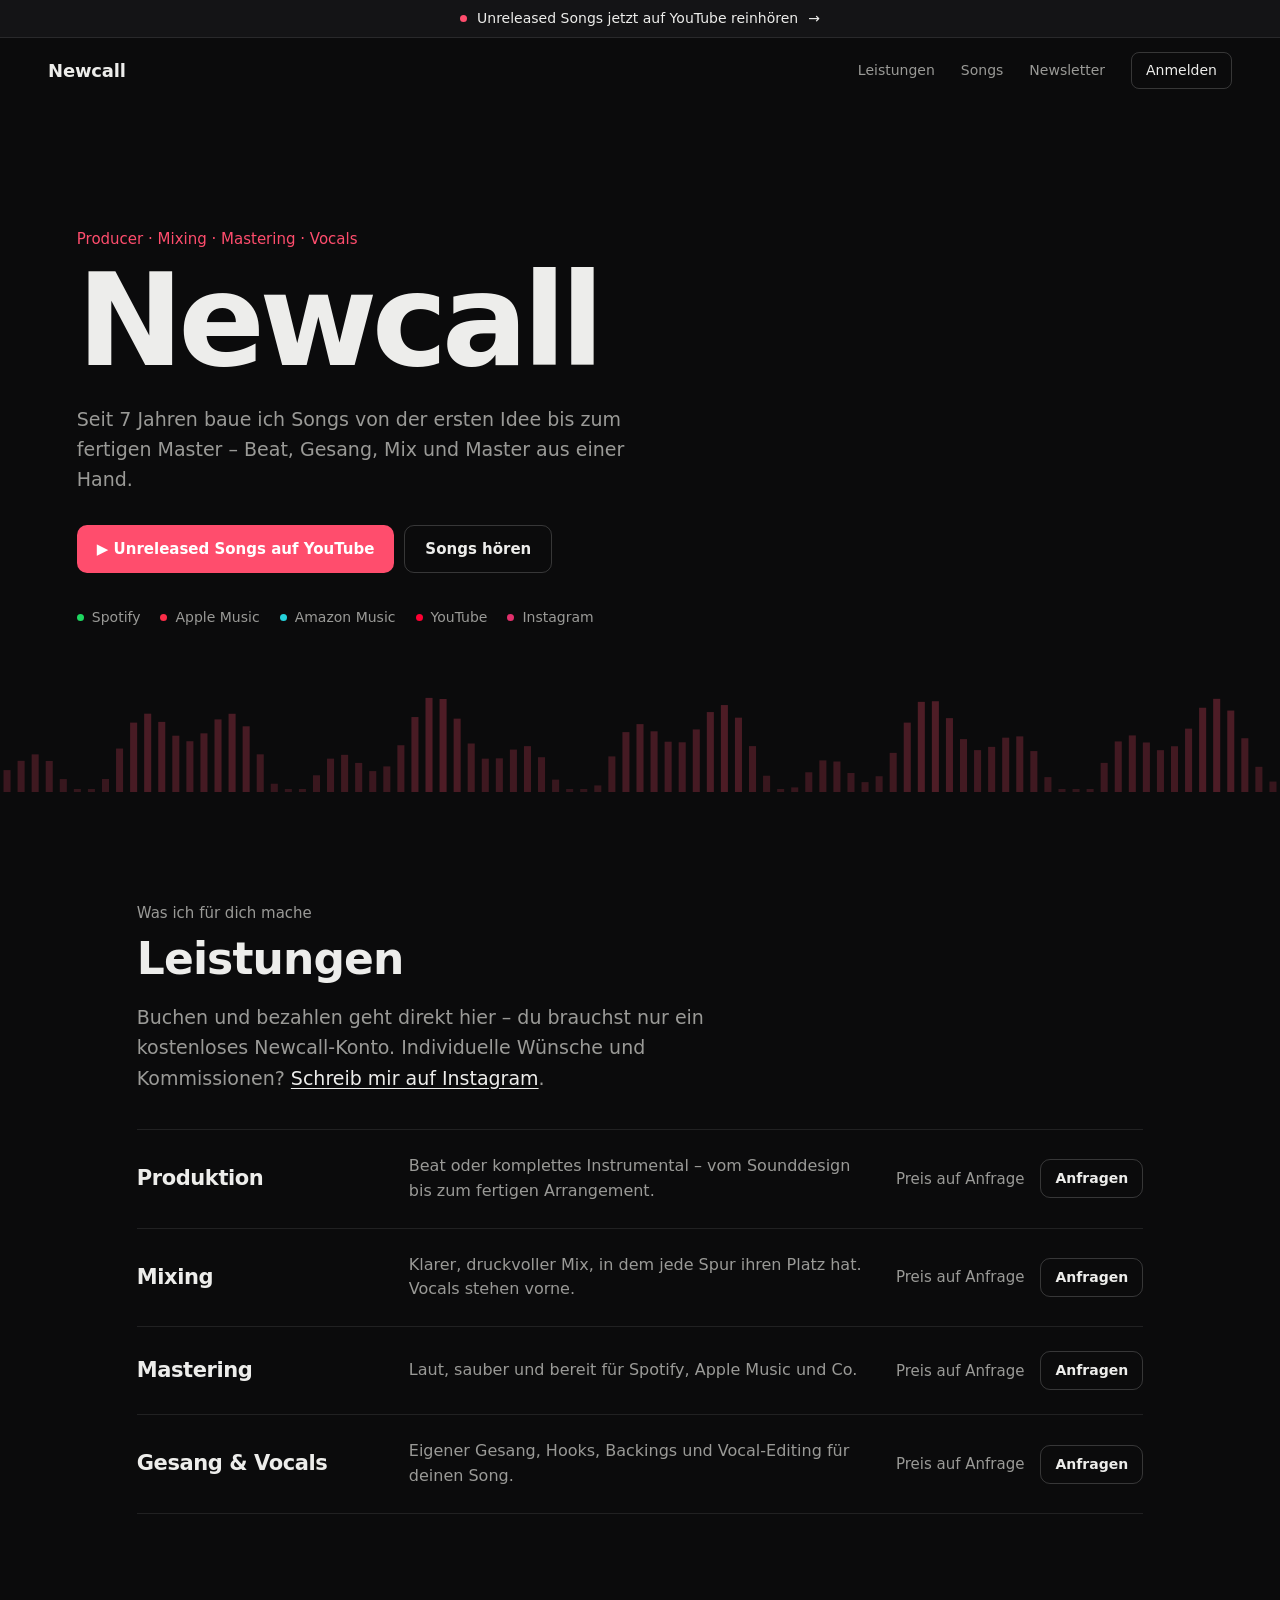
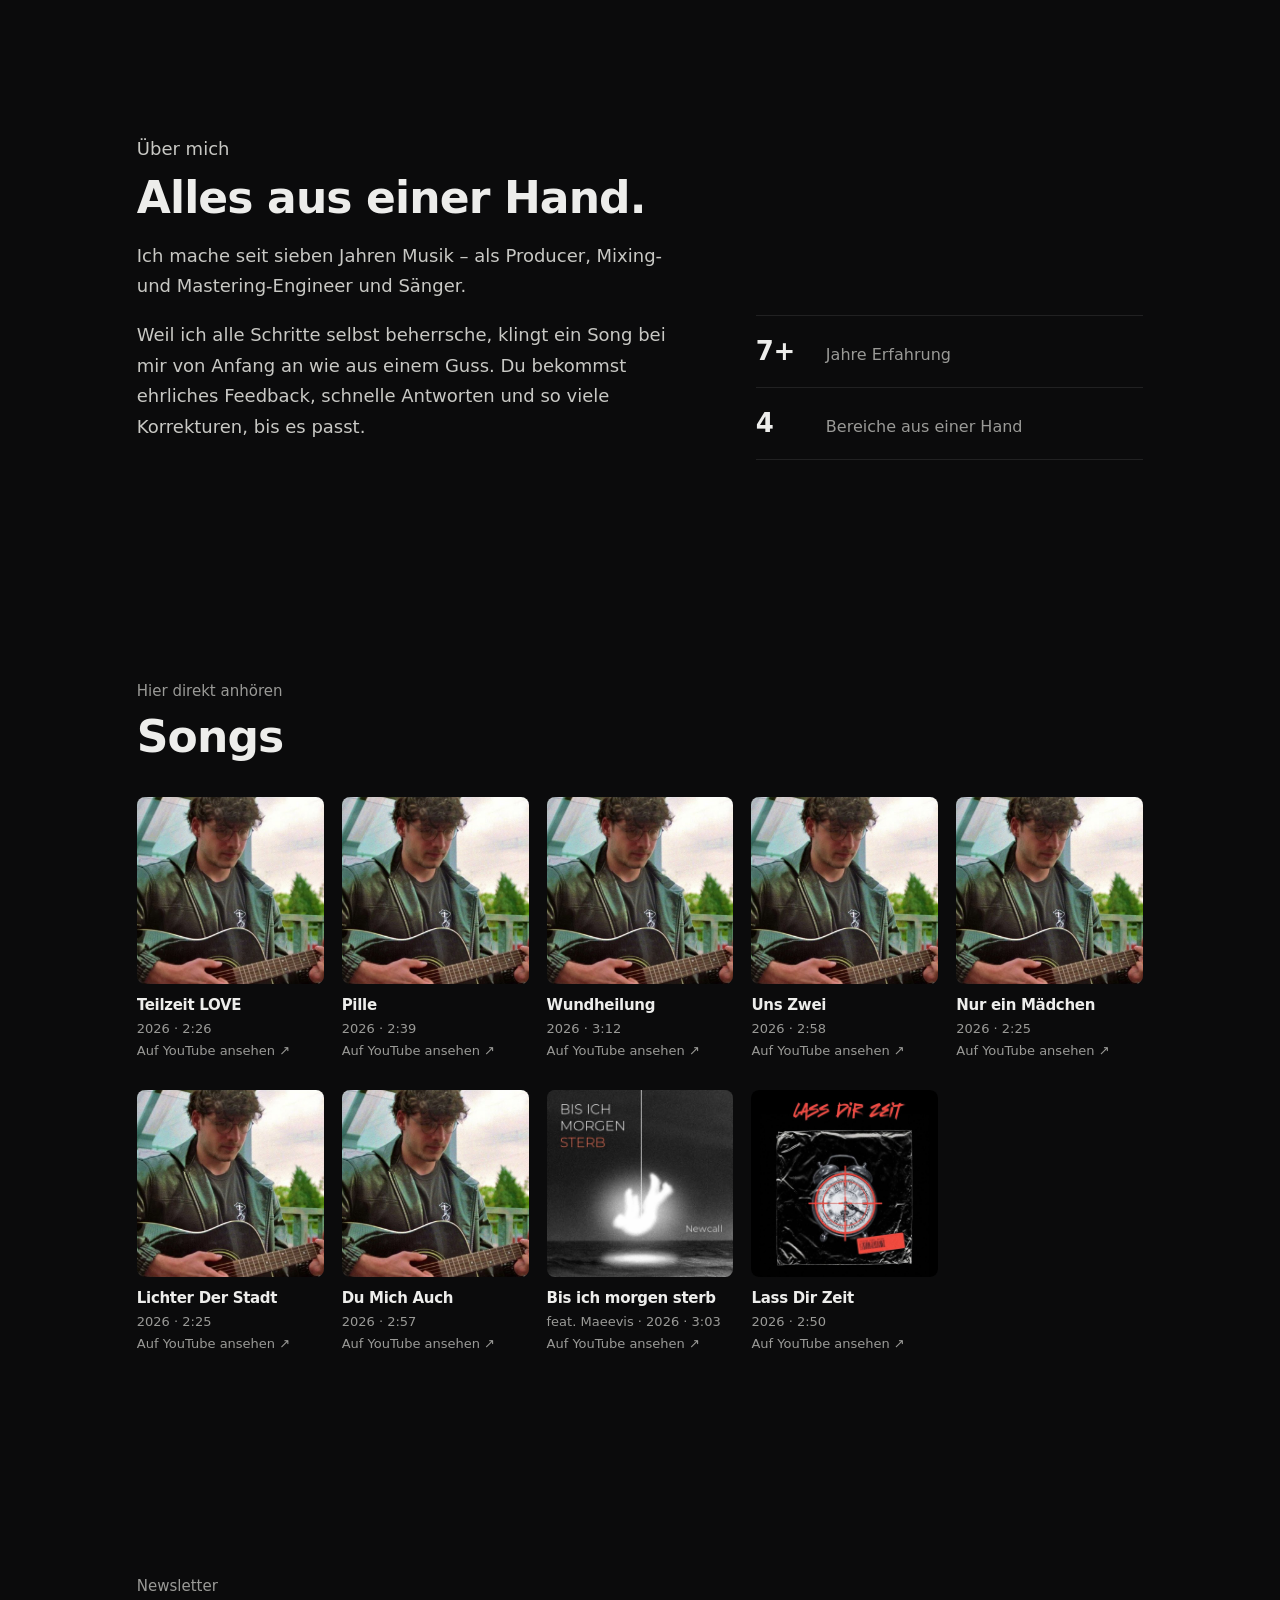
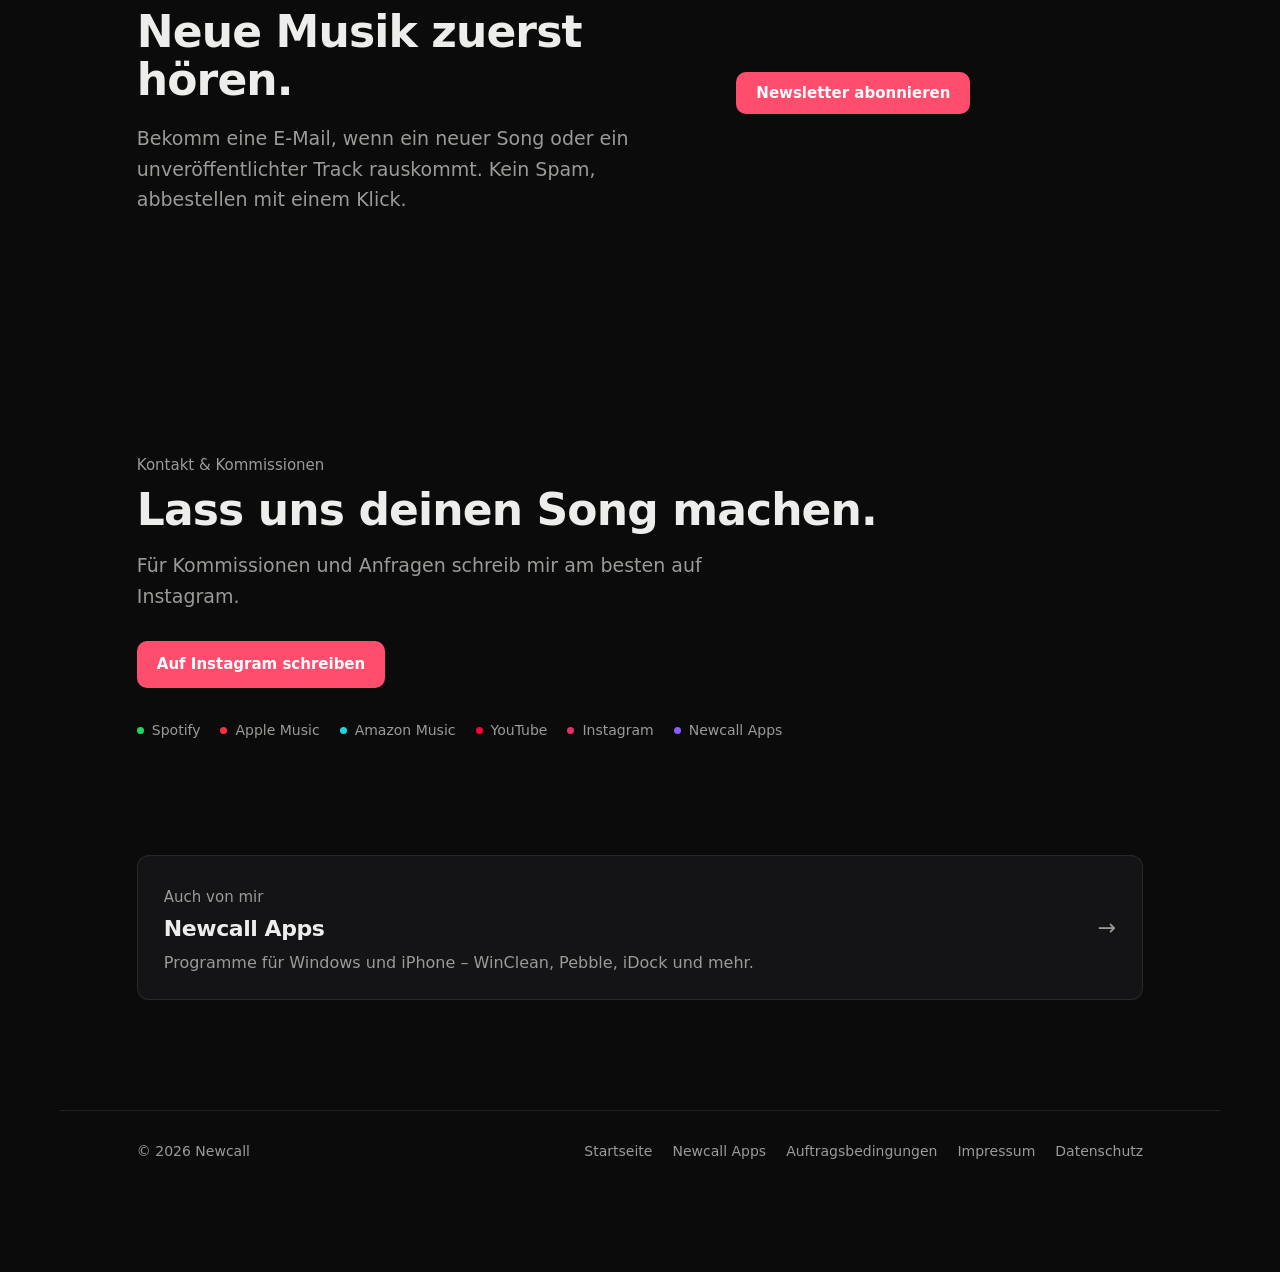
==== commit 7548b50c: "Helles Design und Hell/Dunkel-Schalter Co-Authored-By: Claude Opus 5.5 <noreply@anthropic.com>" ====
--- a/index.html
+++ b/index.html
@@ -2,6 +2,7 @@
 <html lang="de">
 <head>
   <meta charset="utf-8">
+  <script src="/nc-theme.js"></script>
   <script src="/site-edit.js"></script>
   <script src="/nc-motion.js" defer></script>
   <meta name="viewport" content="width=device-width, initial-scale=1">
--- a/style.css
+++ b/style.css
@@ -239,3 +239,26 @@
 .summary span { color: var(--muted); }
 
 @media (prefers-reduced-motion: reduce) { * { animation: none !important; transition: none !important; } .reveal { opacity: 1; transform: none; } }
+
+/* Hell (Schalter oben im Menü, siehe /nc-theme.js der Hauptseite) */
+html[data-theme="light"] .about-text p, html[data-theme="light"] .page { color: #3a3a38; }
+html[data-theme="light"] .btn-ghost, html[data-theme="light"] .btn.btn-ghost, html[data-theme="light"] .nav nav button.nav-cta { border-color: rgba(0,0,0,.18); }
+html[data-theme="light"] .btn-ghost:hover, html[data-theme="light"] .nav nav button.nav-cta:hover { border-color: rgba(0,0,0,.45); }
+html[data-theme="light"] .consent:hover, html[data-theme="light"] .dlg-close button:hover { background: rgba(0,0,0,.05); }
+html[data-theme="light"] .apps-card:hover { border-color: rgba(0,0,0,.22); }
+html[data-theme="light"] .chip i { background: var(--c, #161617); }
+html[data-theme="light"] .player { background: #fff; border-color: rgba(0,0,0,.1); box-shadow: 0 12px 32px rgba(0,0,0,.14); }
+html[data-theme="light"] .p-btn { background: #161617; color: #fff; }
+html[data-theme="light"] .p-small:hover, html[data-theme="light"] .p-mute:hover { color: #000; }
+html[data-theme="light"] .p-bar { background: rgba(0,0,0,.12); }
+html[data-theme="light"] #p-vol::-webkit-slider-runnable-track { background: linear-gradient(#161617, #161617) 0 / var(--p, 80%) 100% no-repeat, rgba(0,0,0,.14); }
+html[data-theme="light"] #p-vol::-moz-range-track { background: linear-gradient(#161617, #161617) 0 / var(--p, 80%) 100% no-repeat, rgba(0,0,0,.14); }
+html[data-theme="light"] #p-vol::-webkit-slider-thumb { background: #161617; }
+html[data-theme="light"] #p-vol::-moz-range-thumb { background: #161617; }
+html[data-theme="light"] .dlg { background: #fff; box-shadow: 0 24px 60px rgba(0,0,0,.18); }
+html[data-theme="light"] .dlg::backdrop { background: rgba(0,0,0,.35); }
+html[data-theme="light"] .toast { background: #fff; box-shadow: 0 12px 32px rgba(0,0,0,.14); }
+html[data-theme="light"] .err, html[data-theme="light"] .big-icon.bad { color: #d6284a; }
+html[data-theme="light"] .tag.ok, html[data-theme="light"] .big-icon.ok { color: #1f9e66; }
+html[data-theme="light"] .tag.free { color: #1a8fbf; }
+html[data-theme="light"] .tag.warn { color: #b86e00; }
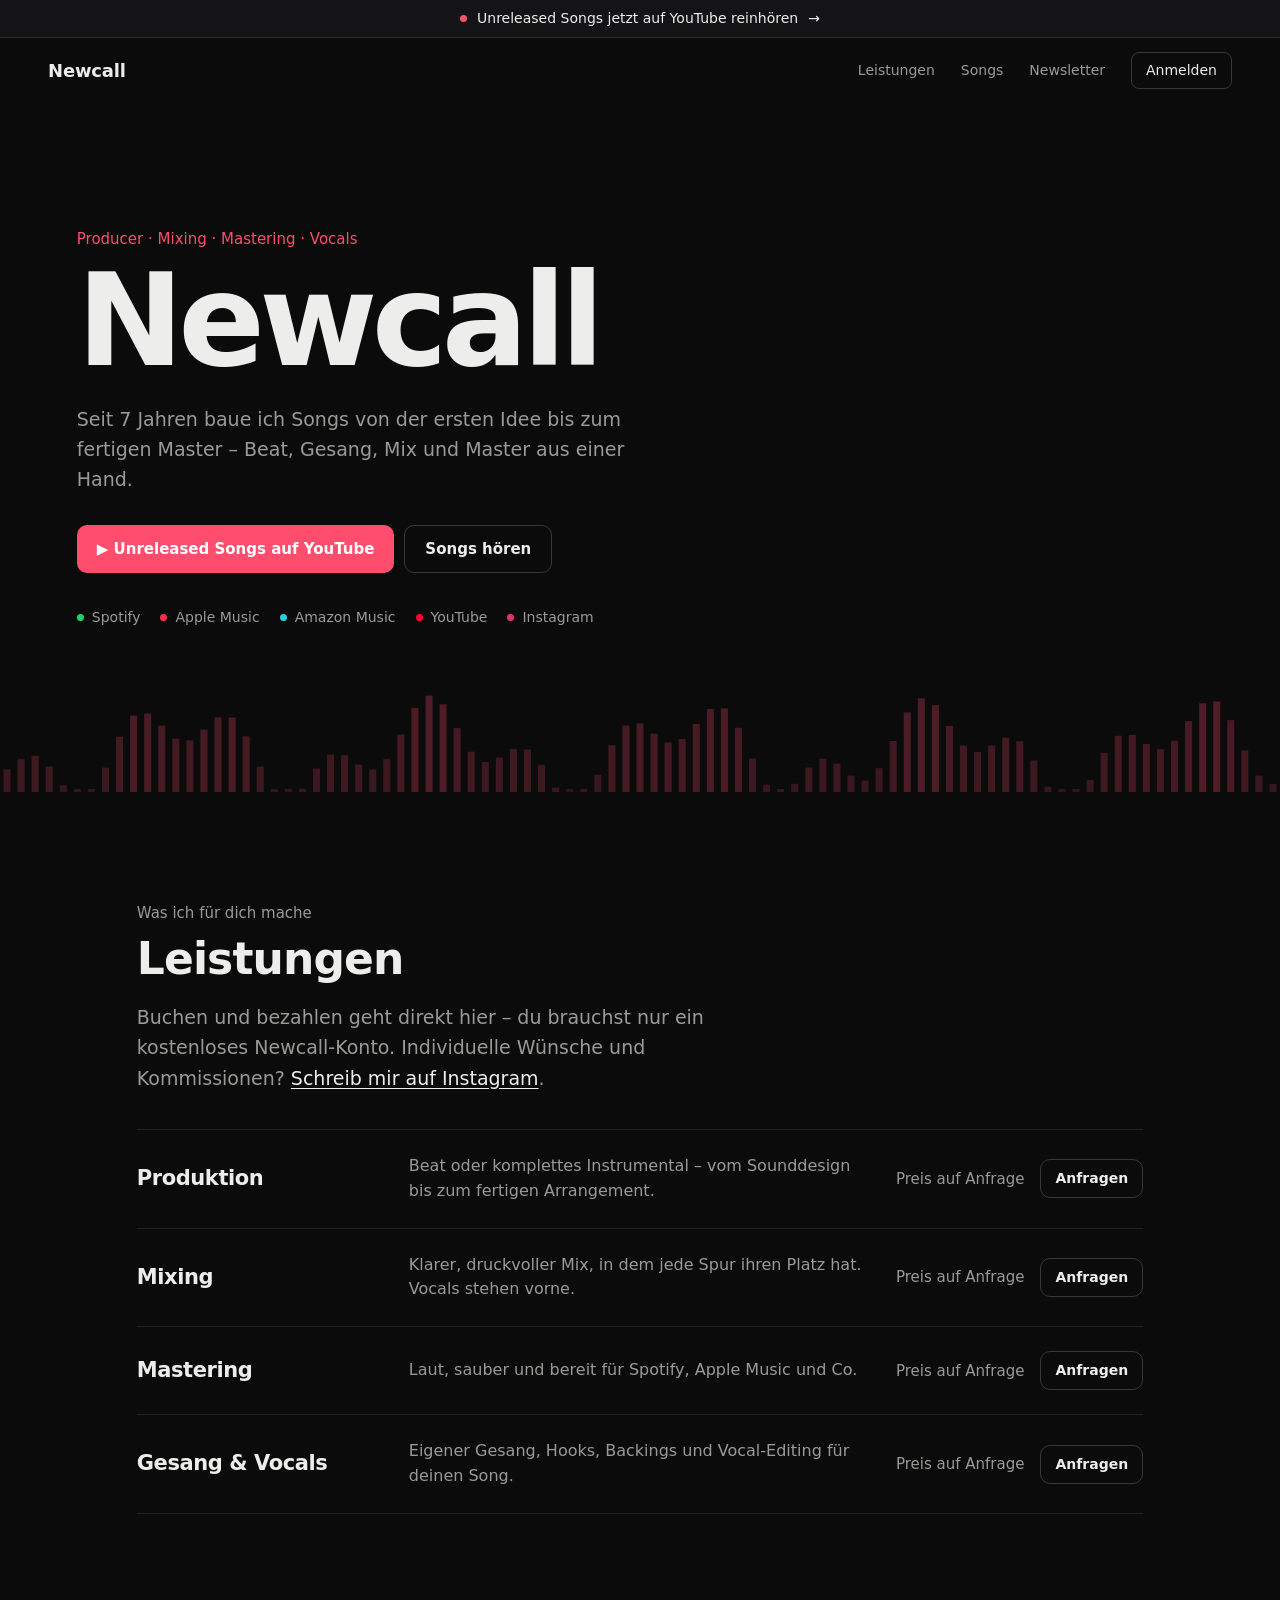
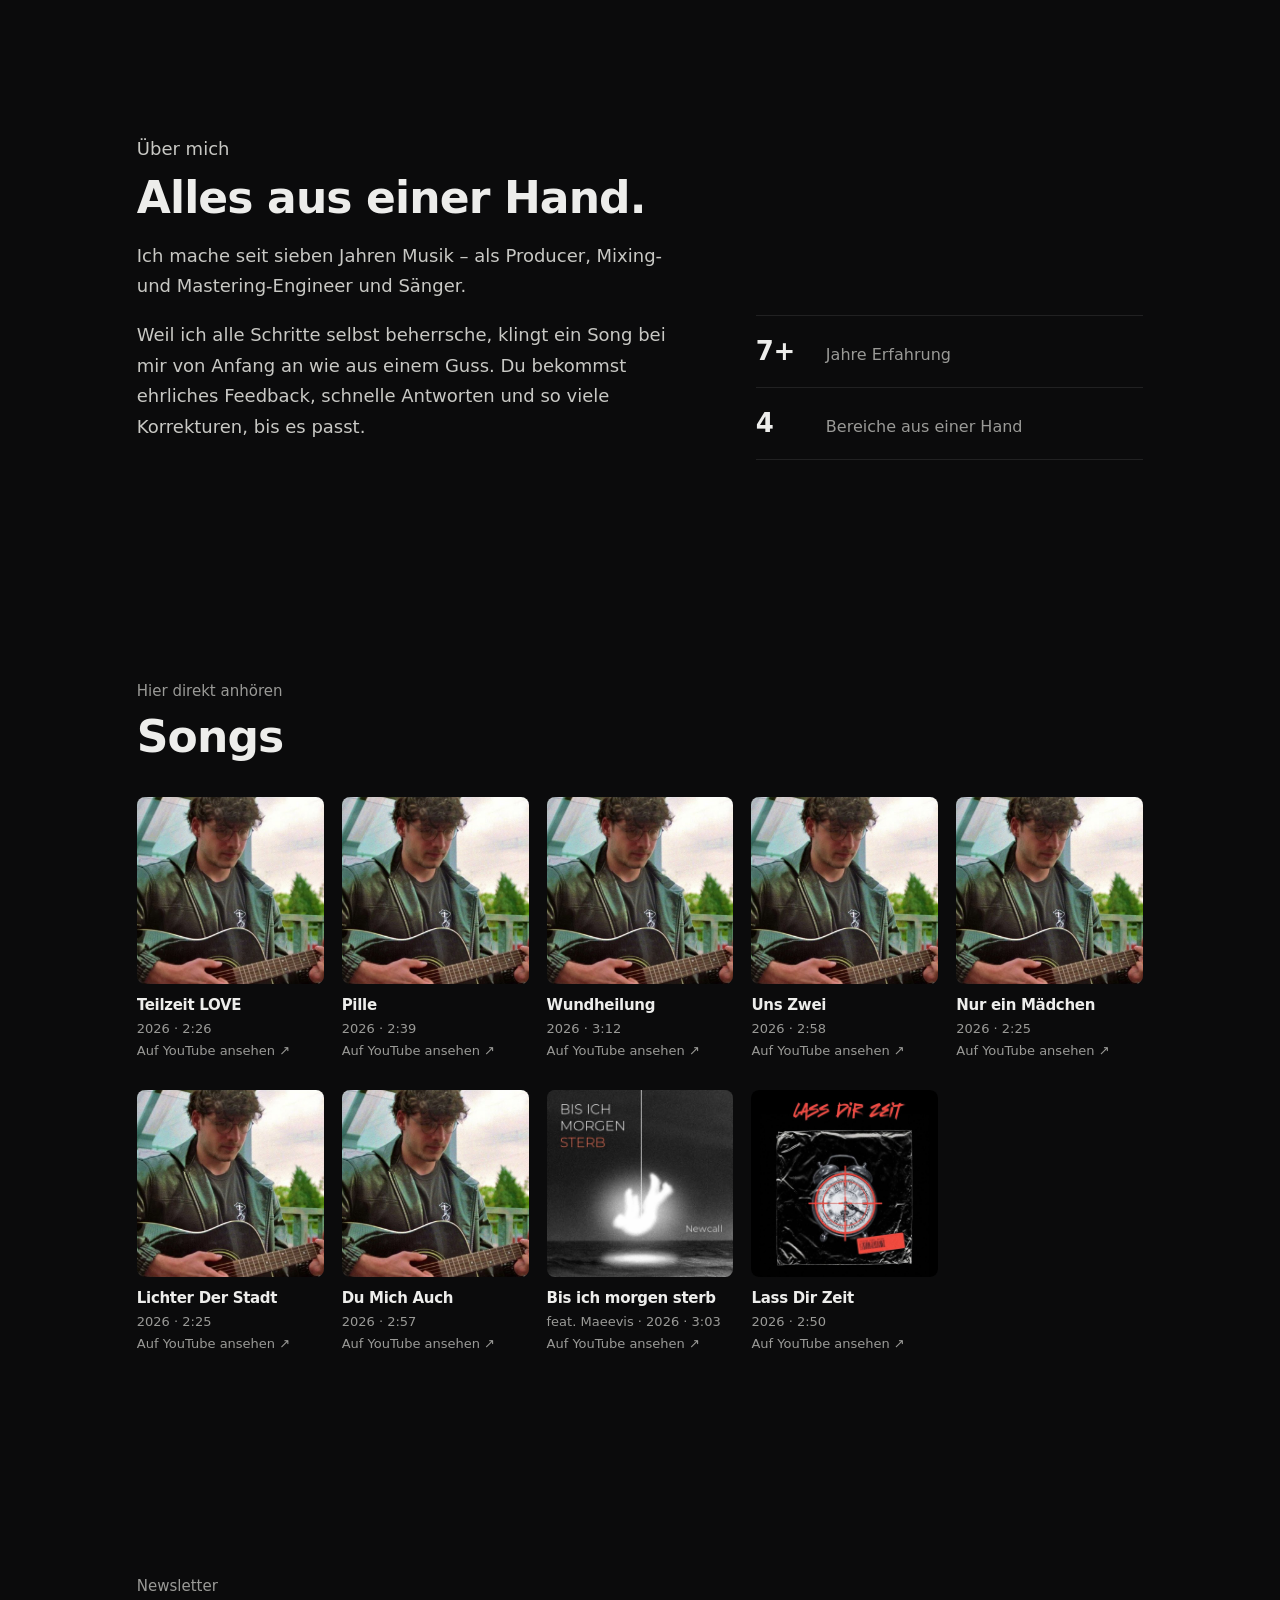
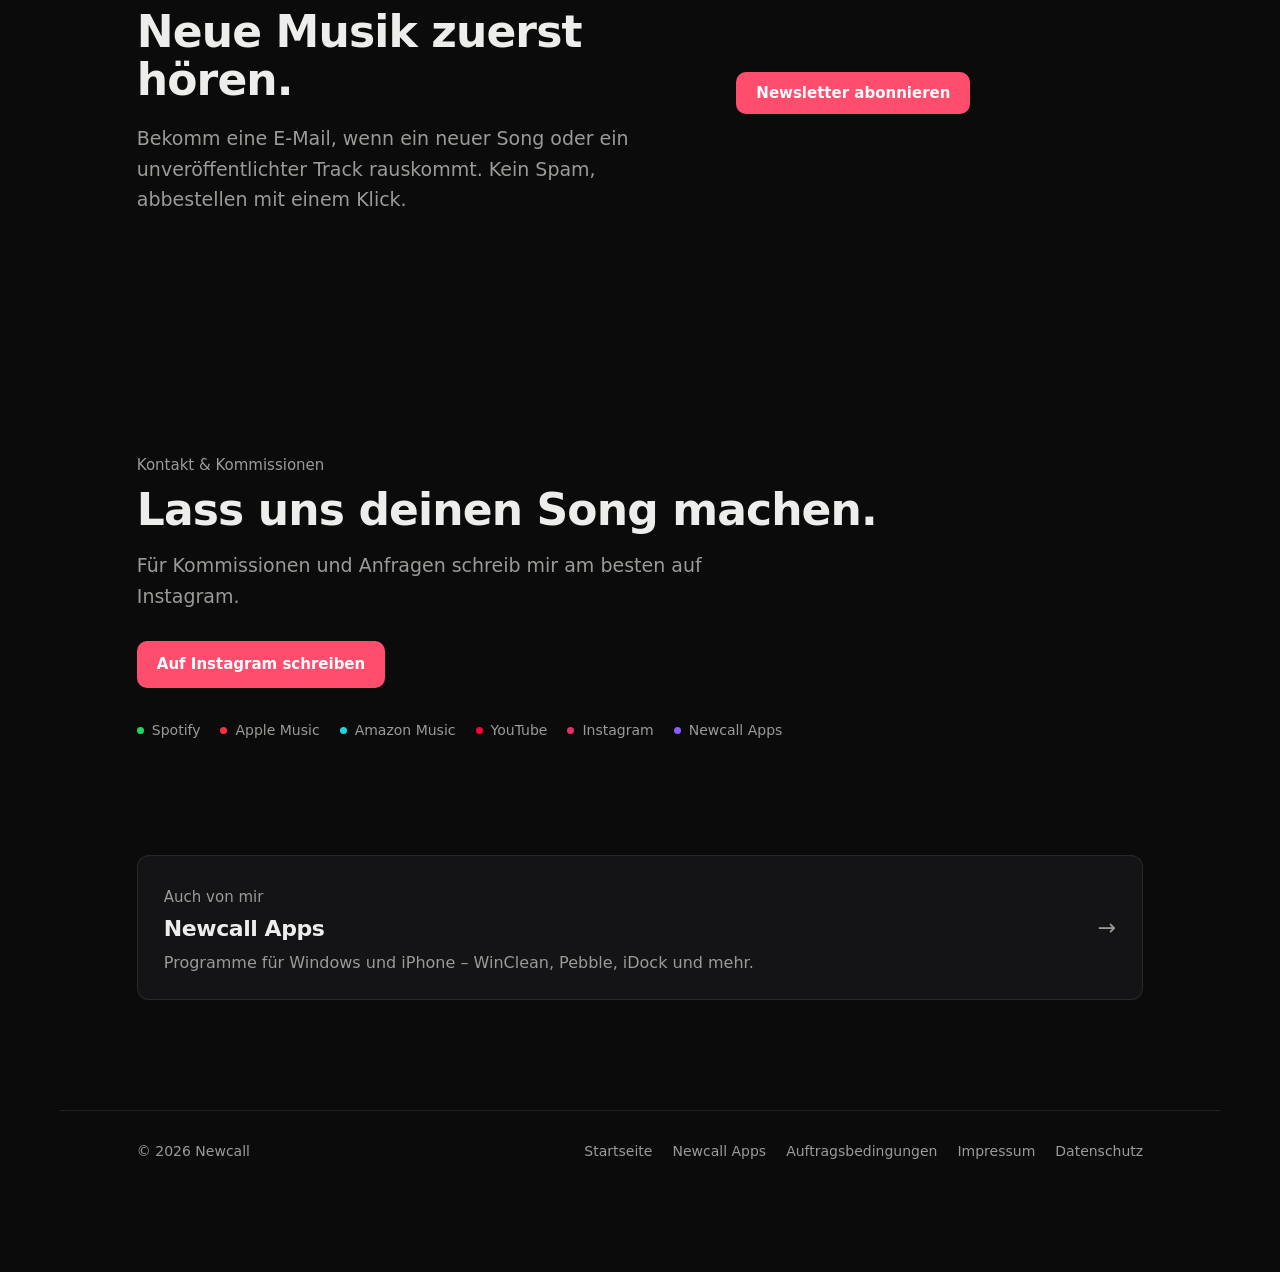
==== commit 72191402: "Versionsnummern für style.css aktualisiert Co-Authored-By: Claude Opus 5.5 <noreply@anthropic.com>" ====
--- a/index.html
+++ b/index.html
@@ -12,7 +12,7 @@
   <meta property="og:description" content="Songs hören und Producing, Mixing, Mastering oder Vocals buchen.">
   <meta name="theme-color" content="#08080b">
   <link rel="icon" href="bilder/icon.svg" type="image/svg+xml">
-  <link rel="stylesheet" href="style.css?v=d6764869">
+  <link rel="stylesheet" href="style.css?v=cf6f1b75">
 </head>
 <body>
   <a class="topbar" id="unreleased-bar" href="#" target="_blank" rel="noopener">
